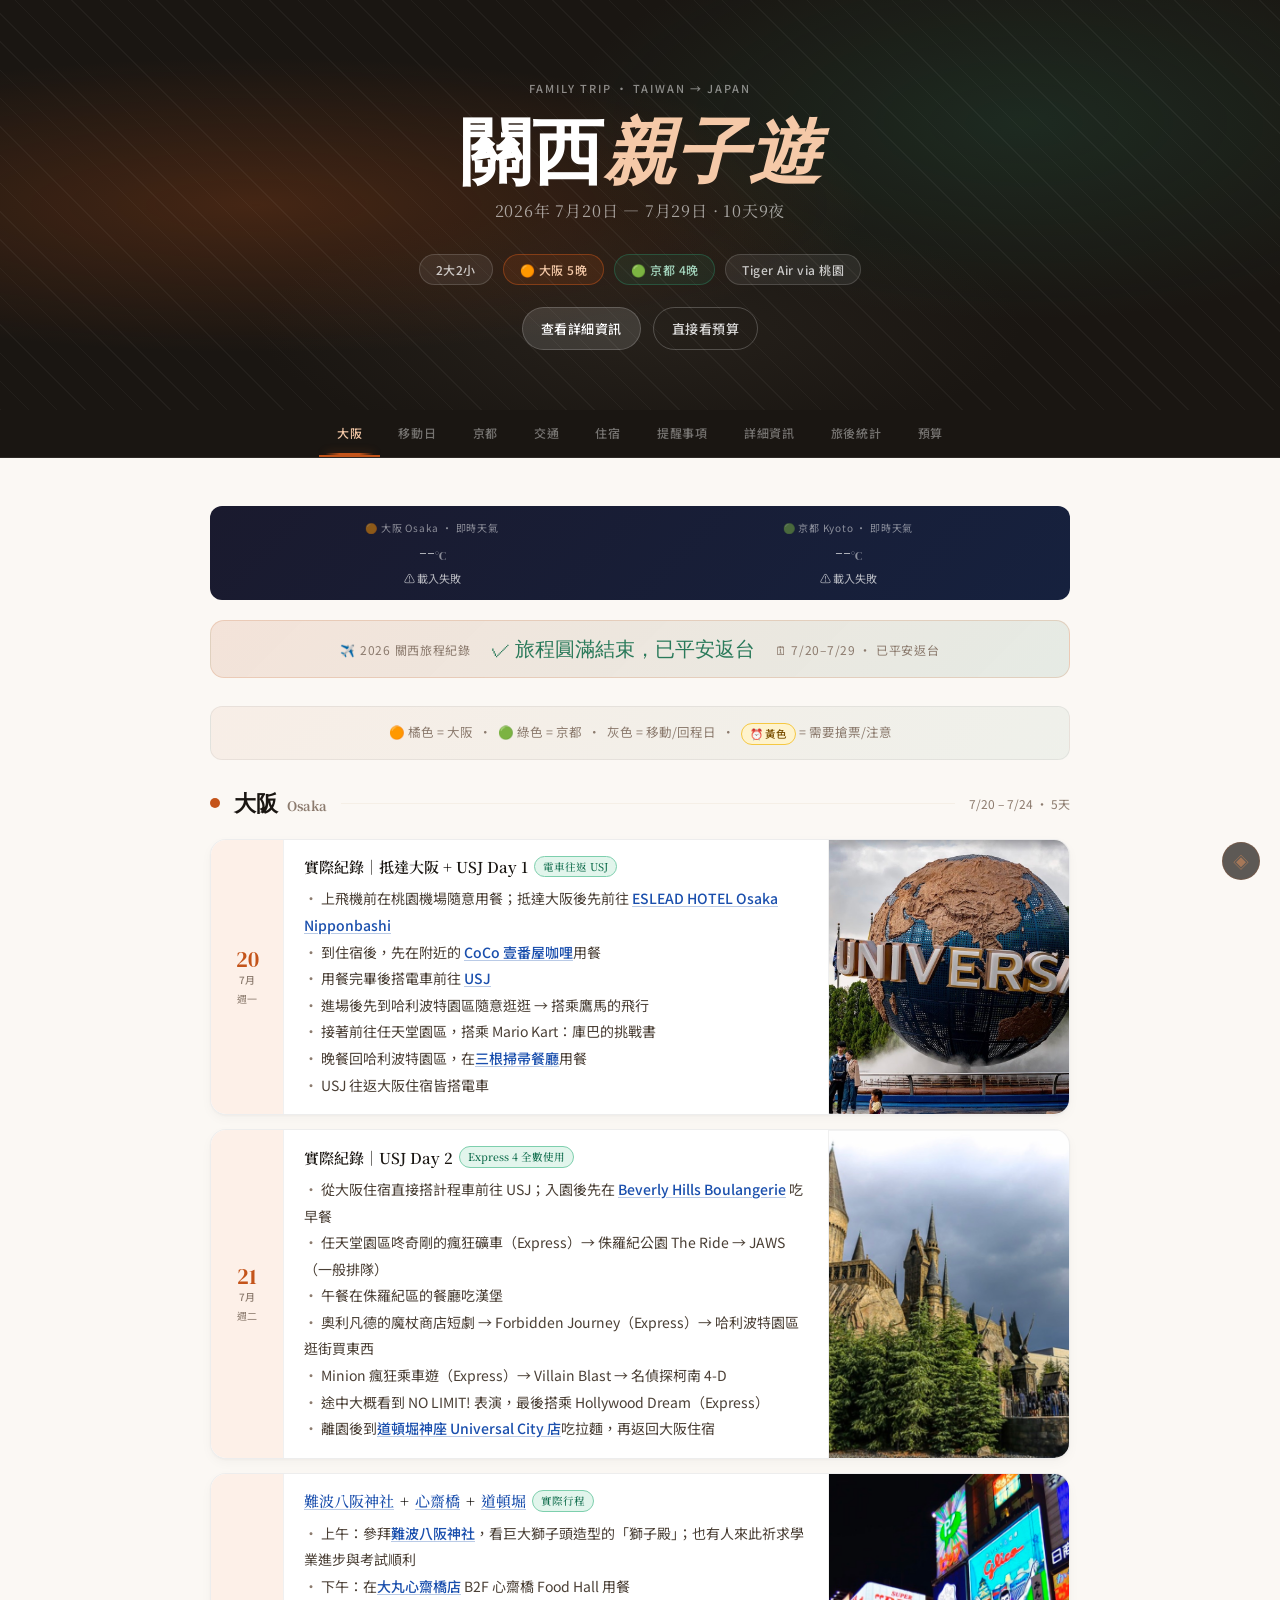
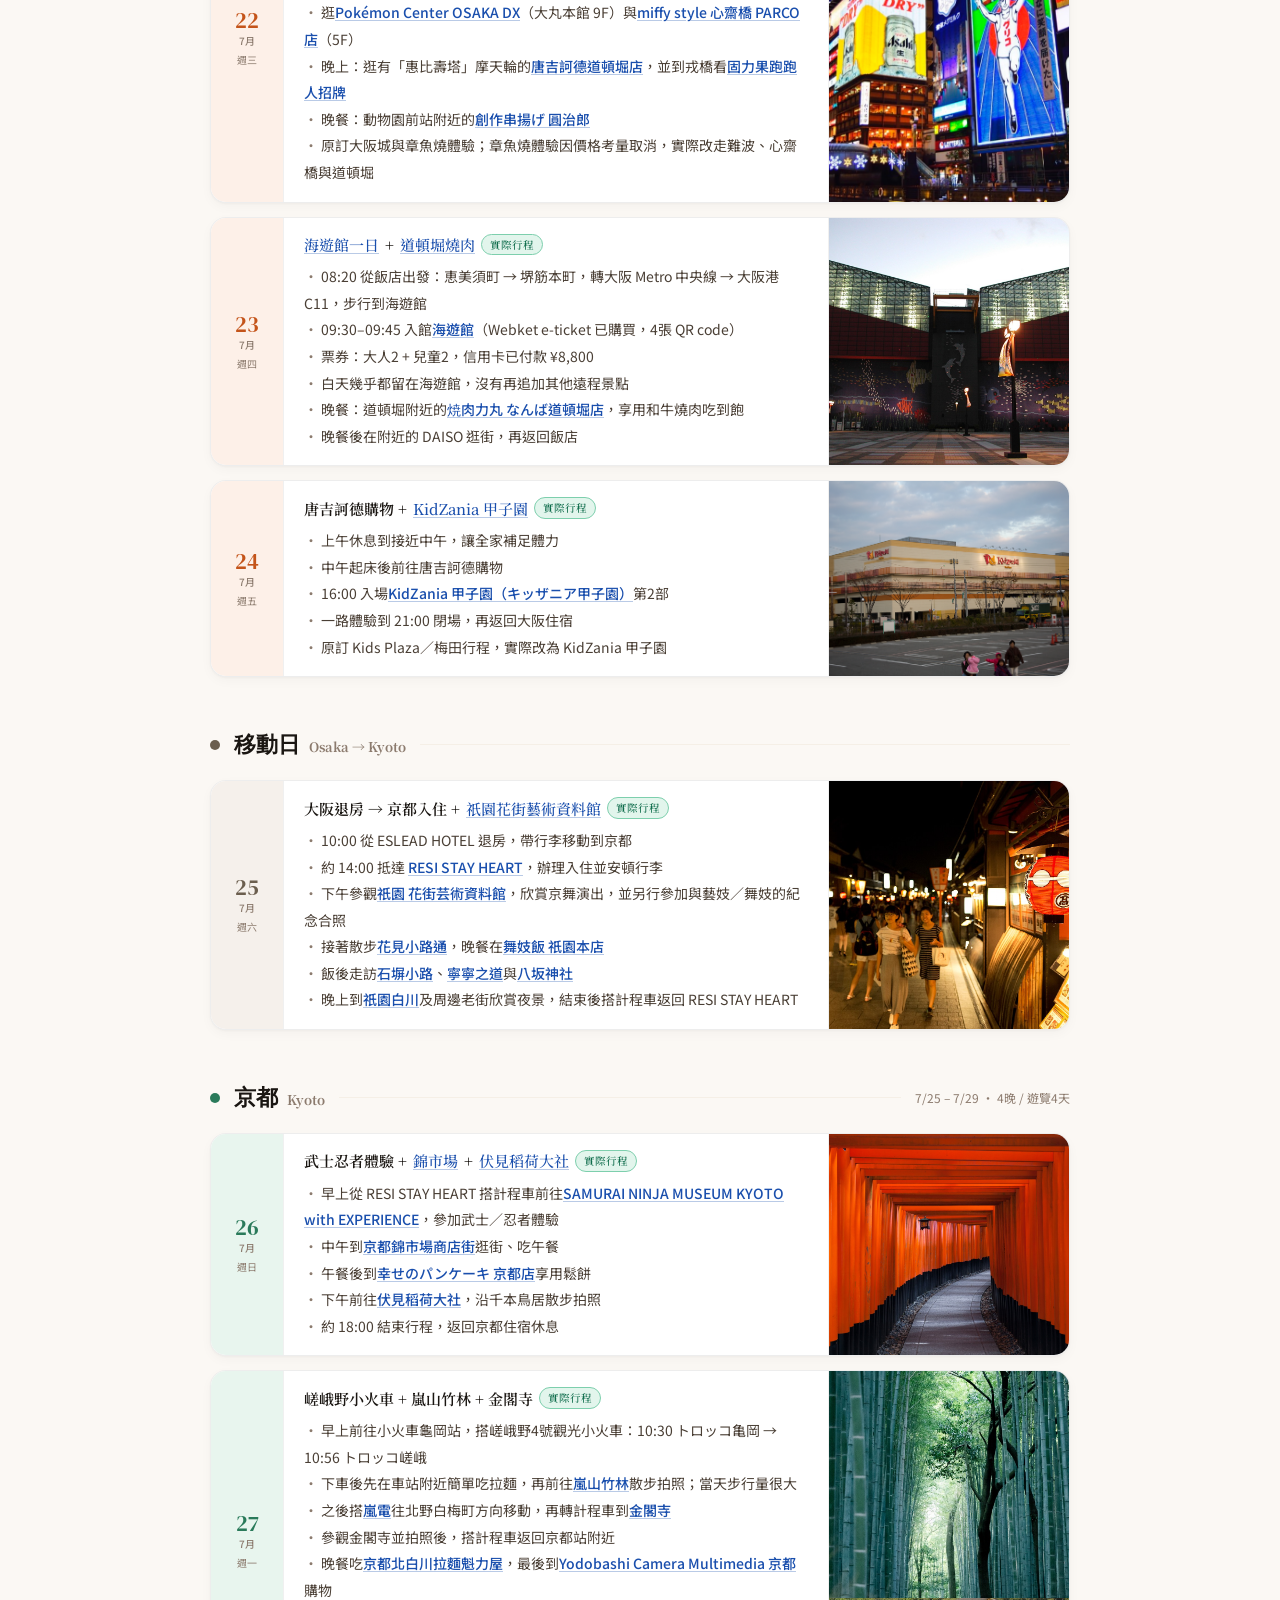
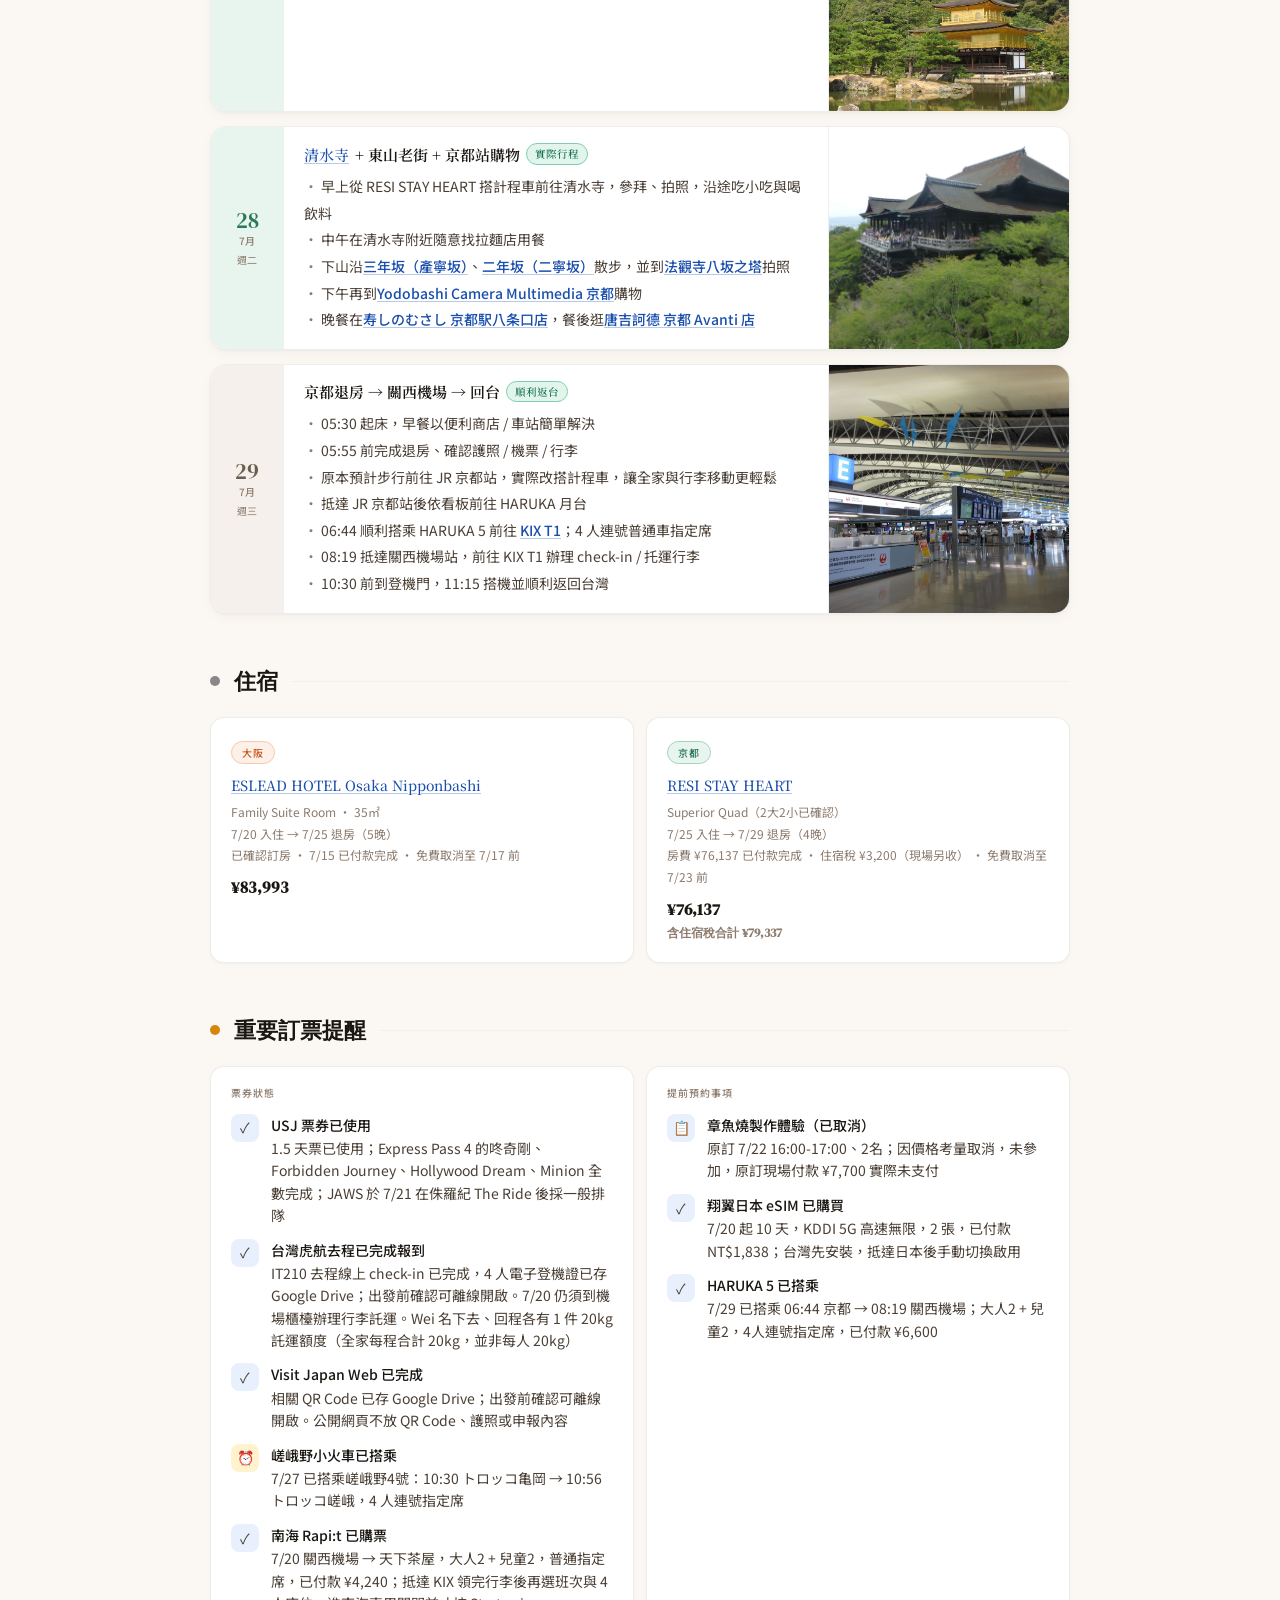
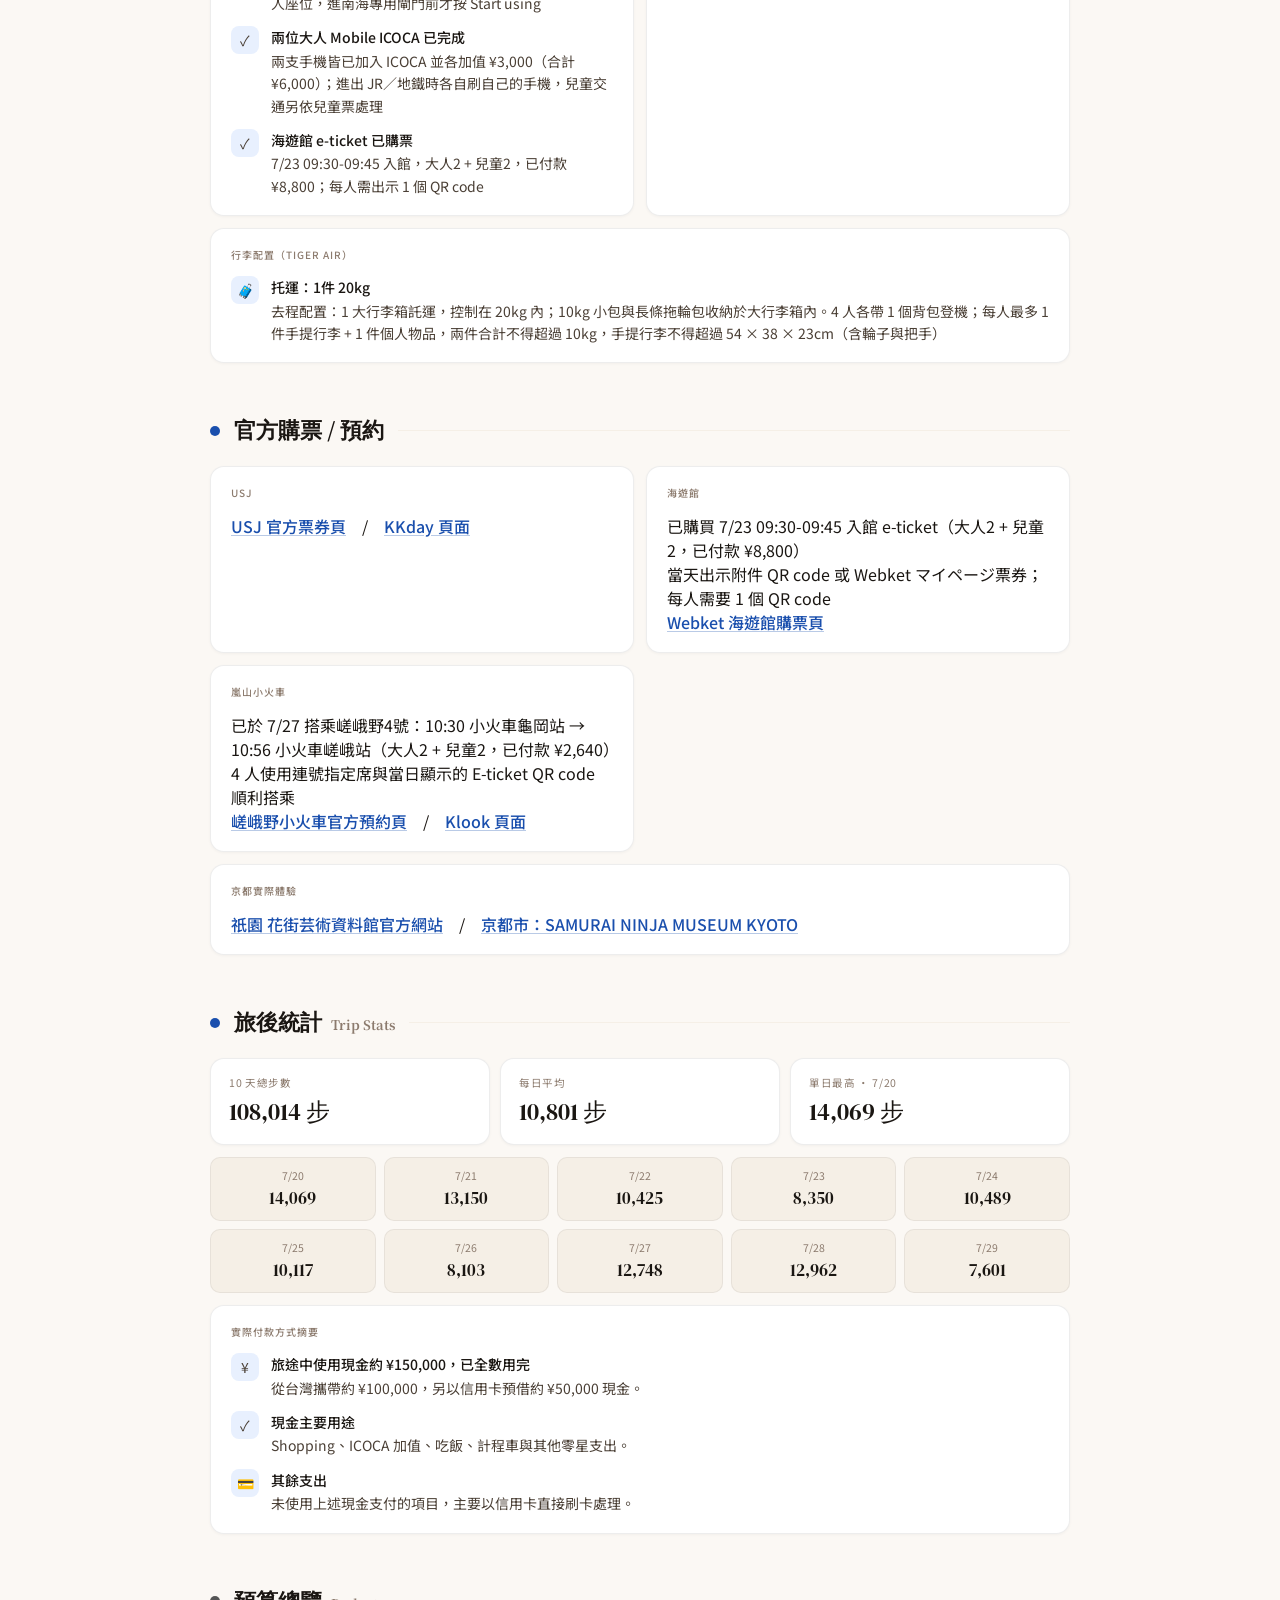
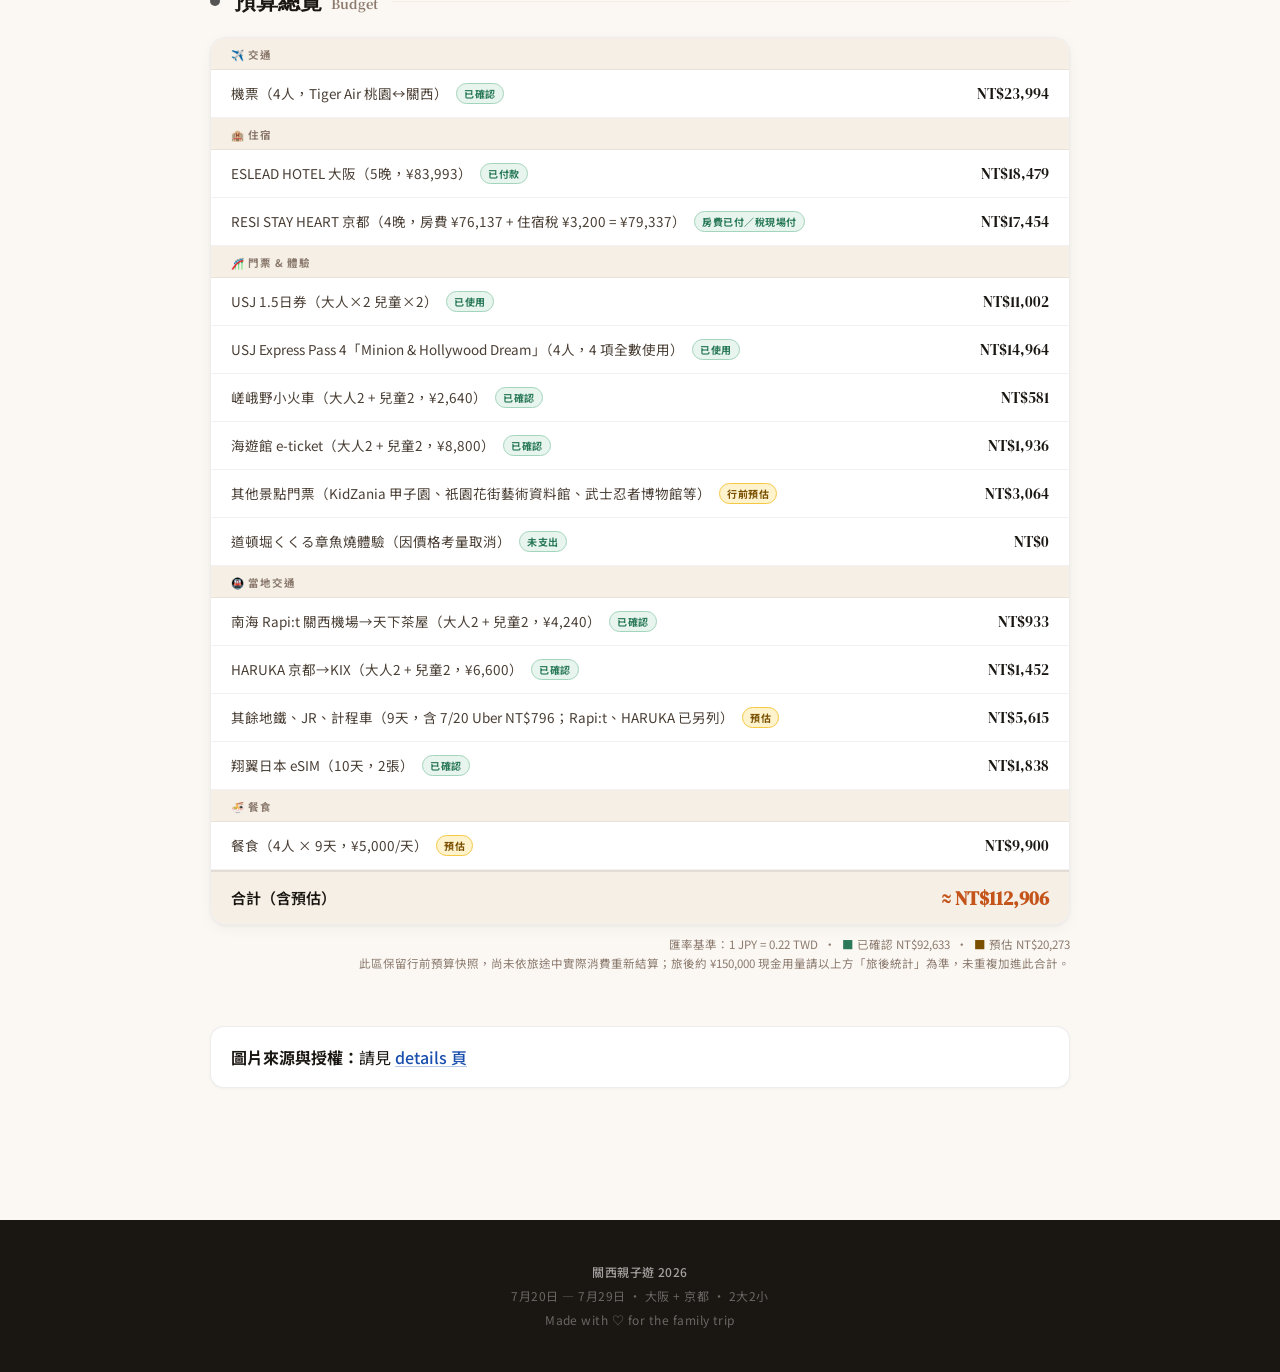
==== index.html @ 821a57aa "Record actual Kyoto taxi trips" ====
<!DOCTYPE html>
<html lang="zh-TW">
<head>
<meta charset="UTF-8">
<meta name="viewport" content="width=device-width, initial-scale=1.0">
<title>關西親子遊 2026 · 7/20–7/29</title>
<link rel="preconnect" href="https://fonts.googleapis.com">
<link href="https://fonts.googleapis.com/css2?family=Noto+Serif+TC:wght@400;600;700&family=Noto+Sans+TC:wght@300;400;500&family=DM+Serif+Display:ital@0;1&display=swap" rel="stylesheet">
<style>
  *, *::before, *::after { box-sizing: border-box; margin: 0; padding: 0; }

  :root {
    --osaka: #C4541A;
    --osaka-light: #FDF0E8;
    --osaka-mid: #F5C9A8;
    --kyoto: #2A7A5A;
    --kyoto-light: #E8F5EE;
    --kyoto-mid: #A3D4BC;
    --travel: #6B5E4E;
    --travel-light: #F5F0EB;
    --ink: #1A1612;
    --ink-soft: #4A3F35;
    --ink-muted: #8C7B6E;
    --paper: #FBF8F4;
    --paper-warm: #F5EFE6;
    --warn-bg: #FEF3CD;
    --warn-text: #7A4F00;
    --warn-border: #F5C842;
    --info-bg: #E8F0FE;
    --info-text: #1A4FAD;
    --info-border: #93B4F5;
    --teal-bg: #E2F5EC;
    --teal-text: #0D6B4A;
    --teal-border: #7DCFAD;
  }

  html { scroll-behavior: smooth; }

  body {
    font-family: 'Noto Sans TC', sans-serif;
    background: var(--paper);
    color: var(--ink);
    min-height: 100vh;
    overflow-x: hidden;
  }

  /* === HERO === */
  .hero {
    position: relative;
    background: var(--ink);
    padding: 80px 40px 60px;
    overflow: hidden;
    text-align: center;
  }

  .hero::before {
    content: '';
    position: absolute;
    inset: 0;
    background:
      radial-gradient(ellipse 80% 60% at 20% 50%, rgba(196,84,26,0.25) 0%, transparent 60%),
      radial-gradient(ellipse 60% 80% at 80% 30%, rgba(42,122,90,0.2) 0%, transparent 60%),
      radial-gradient(ellipse 50% 50% at 50% 80%, rgba(107,94,78,0.15) 0%, transparent 60%);
  }

  .hero-pattern {
    position: absolute;
    inset: 0;
    opacity: 0.04;
    background-image: repeating-linear-gradient(
      45deg,
      #fff 0px, #fff 1px,
      transparent 1px, transparent 20px
    );
  }

  .hero-content { position: relative; z-index: 1; }

  .hero-eyebrow {
    font-family: 'Noto Sans TC', sans-serif;
    font-size: 11px;
    font-weight: 500;
    letter-spacing: .18em;
    text-transform: uppercase;
    color: rgba(255,255,255,0.5);
    margin-bottom: 16px;
  }

  .hero-title {
    font-family: 'DM Serif Display', serif;
    font-size: clamp(42px, 8vw, 72px);
    color: #fff;
    line-height: 1.1;
    margin-bottom: 8px;
  }

  .hero-title em {
    font-style: italic;
    color: #F5C9A8;
  }

  .hero-subtitle {
    font-family: 'Noto Serif TC', serif;
    font-size: 16px;
    color: rgba(255,255,255,0.6);
    margin-bottom: 32px;
    letter-spacing: .05em;
  }

  .hero-pills {
    display: flex;
    justify-content: center;
    gap: 10px;
    flex-wrap: wrap;
  }

  .hero-pill {
    padding: 6px 16px;
    border-radius: 99px;
    font-size: 12px;
    font-weight: 500;
    border: 1px solid rgba(255,255,255,0.15);
    color: rgba(255,255,255,0.75);
    background: rgba(255,255,255,0.07);
    letter-spacing: .04em;
  }

  .hero-pill.osaka { border-color: rgba(196,84,26,0.5); color: #F5C9A8; background: rgba(196,84,26,0.15); }
  .hero-pill.kyoto { border-color: rgba(42,122,90,0.5); color: #A3D4BC; background: rgba(42,122,90,0.15); }

  /* === NAV TABS === */
  .nav-tabs {
    position: sticky;
    top: 0;
    z-index: 100;
    background: var(--ink);
    border-bottom: 1px solid rgba(255,255,255,0.08);
    display: flex;
    justify-content: center;
    gap: 0;
    padding: 0 20px;
    overflow-x: auto;
    scrollbar-width: none;
  }
  .nav-tabs::-webkit-scrollbar { display: none; }

  .nav-tab {
    font-family: 'Noto Sans TC', sans-serif;
    font-size: 12px;
    font-weight: 500;
    letter-spacing: .06em;
    color: rgba(255,255,255,0.4);
    padding: 14px 18px;
    cursor: pointer;
    border-bottom: 2px solid transparent;
    white-space: nowrap;
    transition: color .2s, border-color .2s;
    text-decoration: none;
    display: block;
  }
  .nav-tab:hover { color: rgba(255,255,255,0.7); }
  .nav-tab.osaka-tab { }
  .nav-tab.osaka-tab:hover, .nav-tab.osaka-tab.active { color: #F5C9A8; border-color: #C4541A; }
  .nav-tab.kyoto-tab:hover, .nav-tab.kyoto-tab.active { color: #A3D4BC; border-color: #2A7A5A; }
  .nav-tab.info-tab:hover, .nav-tab.info-tab.active { color: rgba(255,255,255,0.8); border-color: rgba(255,255,255,0.4); }

  /* === MAIN LAYOUT === */
  .main { max-width: 900px; margin: 0 auto; padding: 48px 20px 80px; }

  /* === SECTION === */
  .section { margin-bottom: 52px; }

  .section-head {
    display: flex;
    align-items: center;
    gap: 14px;
    margin-bottom: 20px;
  }

  .section-dot {
    width: 10px; height: 10px;
    border-radius: 50%;
    flex-shrink: 0;
  }
  .osaka .section-dot { background: var(--osaka); }
  .kyoto .section-dot { background: var(--kyoto); }
  .travel .section-dot { background: var(--travel); }

  .section-title {
    font-family: 'DM Serif Display', serif;
    font-size: 22px;
    color: var(--ink);
  }
  .section-title-jp {
    font-family: 'Noto Serif TC', serif;
    font-size: 13px;
    color: var(--ink-muted);
    margin-left: 4px;
  }

  .section-line {
    flex: 1;
    height: 1px;
    background: var(--paper-warm);
    border: none;
  }

  /* === DAY CARD === */
  .day-card {
    display: grid;
    grid-template-columns: 72px 1fr auto;
    background: #fff;
    border-radius: 16px;
    border: 1px solid rgba(0,0,0,0.07);
    overflow: hidden;
    margin-bottom: 14px;
    box-shadow: 0 1px 3px rgba(0,0,0,0.04), 0 4px 12px rgba(0,0,0,0.03);
    transition: box-shadow .2s, transform .2s;
  }
  .day-card:hover {
    box-shadow: 0 2px 8px rgba(0,0,0,0.08), 0 8px 24px rgba(0,0,0,0.06);
    transform: translateY(-1px);
  }

  .day-aside {
    display: flex;
    flex-direction: column;
    align-items: center;
    justify-content: center;
    padding: 16px 8px;
    text-align: center;
    gap: 2px;
    flex-shrink: 0;
  }
  .osaka .day-aside { background: var(--osaka-light); }
  .kyoto .day-aside { background: var(--kyoto-light); }
  .travel .day-aside { background: var(--travel-light); }

  .day-num {
    font-family: 'DM Serif Display', serif;
    font-size: 22px;
    line-height: 1;
  }
  .osaka .day-num { color: var(--osaka); }
  .kyoto .day-num { color: var(--kyoto); }
  .travel .day-num { color: var(--travel); }

  .day-month {
    font-size: 10px;
    font-weight: 500;
    color: var(--ink-muted);
    letter-spacing: .04em;
  }

  .day-dow {
    font-size: 10px;
    color: var(--ink-muted);
    margin-top: 2px;
  }

  .day-body {
    padding: 16px 20px;
    border-left: 1px solid rgba(0,0,0,0.06);
    border-right: 1px solid rgba(0,0,0,0.06);
    min-width: 0;
  }

  /* === PHOTO WALL === */
  .day-photos {
    display: flex;
    flex-direction: column;
    width: 240px;
    flex-shrink: 0;
    min-height: 0;
    overflow: hidden;
    background: #f2eee8;
  }
  .day-photos.has-one .photo-main {
    height: 100%;
  }
  .day-photos.photo-collage {
    height: 340px;
    align-self: center;
  }
  .day-photos .photo-main {
    flex: 2;
    min-height: 0;
    overflow: hidden;
  }
  .day-photos .photo-row {
    display: flex;
    flex: 1;
    min-height: 0;
    gap: 2px;
  }
  .day-photos .photo-sub {
    flex: 1;
    min-height: 0;
    overflow: hidden;
  }
  .day-photos img {
    width: 100%;
    height: 100%;
    min-height: 0;
    object-fit: cover;
    display: block;
    transition: transform .4s ease;
  }
  .day-card:hover .day-photos img {
    transform: scale(1.04);
  }

  @media (max-width: 700px) {
    .day-card {
      display: flex;
      flex-direction: column;
    }
    .day-photos {
      width: 100%;
      height: 130px;
      order: -1;
      flex-direction: row;
    }
    .day-photos.photo-collage {
      height: 130px;
      align-self: stretch;
    }
    .day-photos.has-one .photo-main { height: 100%; width: 100%; }
    .day-aside {
      display: none;
    }
    .day-body {
      border-left: none;
      border-right: none;
      border-top: 3px solid transparent;
      padding: 14px 16px;
    }
    .osaka .day-body  { border-top-color: var(--osaka); }
    .kyoto .day-body  { border-top-color: var(--kyoto); }
    .travel .day-body { border-top-color: var(--travel); }
  }

  .day-title {
    font-family: 'Noto Serif TC', serif;
    font-size: 15px;
    font-weight: 600;
    color: var(--ink);
    margin-bottom: 8px;
    display: flex;
    align-items: center;
    flex-wrap: wrap;
    gap: 6px;
  }

  .day-items {
    font-size: 14px;
    color: var(--ink-soft);
    line-height: 1.9;
  }

  .dot-item { display: block; }
  .dot-item::before { content: '· '; color: var(--ink-muted); }

  /* === BADGES === */
  .badge {
    display: inline-flex;
    align-items: center;
    gap: 4px;
    font-size: 10.5px;
    font-weight: 500;
    padding: 2px 8px;
    border-radius: 99px;
    vertical-align: middle;
    line-height: 1.5;
    white-space: nowrap;
  }
  .badge-warn { background: var(--warn-bg); color: var(--warn-text); border: 1px solid var(--warn-border); }
  .badge-info { background: var(--info-bg); color: var(--info-text); border: 1px solid var(--info-border); }
  .badge-teal { background: var(--teal-bg); color: var(--teal-text); border: 1px solid var(--teal-border); }

  /* === REMINDER SECTION === */
  .reminder-grid {
    display: grid;
    grid-template-columns: 1fr 1fr;
    gap: 12px;
  }

  @media (max-width: 600px) {
    .reminder-grid { grid-template-columns: 1fr; }
  }

  .reminder-card {
    background: #fff;
    border-radius: 14px;
    border: 1px solid rgba(0,0,0,0.07);
    padding: 18px 20px;
    box-shadow: 0 1px 3px rgba(0,0,0,0.04);
  }
  .reminder-card.full { grid-column: 1 / -1; }

  .reminder-card-label {
    font-size: 10px;
    font-weight: 500;
    letter-spacing: .1em;
    text-transform: uppercase;
    color: var(--ink-muted);
    margin-bottom: 14px;
  }

  .reminder-item {
    display: flex;
    gap: 12px;
    align-items: flex-start;
    margin-bottom: 12px;
    font-size: 14px;
    color: var(--ink-soft);
    line-height: 1.6;
  }
  .reminder-item:last-child { margin-bottom: 0; }

  .reminder-icon {
    width: 28px; height: 28px;
    border-radius: 8px;
    display: flex; align-items: center; justify-content: center;
    font-size: 14px;
    flex-shrink: 0;
  }
  .r-warn { background: var(--warn-bg); }
  .r-info { background: var(--info-bg); }

  .reminder-date {
    font-weight: 500;
    color: var(--ink);
    display: block;
    margin-bottom: 1px;
  }

  /* === HOTEL CARDS === */
  .hotel-grid {
    display: grid;
    grid-template-columns: 1fr 1fr;
    gap: 12px;
  }
  @media (max-width: 600px) { .hotel-grid { grid-template-columns: 1fr; } }

  .hotel-card {
    background: #fff;
    border-radius: 14px;
    border: 1px solid rgba(0,0,0,0.07);
    padding: 20px;
    box-shadow: 0 1px 3px rgba(0,0,0,0.04);
  }

  .hotel-badge {
    display: inline-block;
    font-size: 10px;
    font-weight: 500;
    letter-spacing: .08em;
    text-transform: uppercase;
    padding: 3px 10px;
    border-radius: 99px;
    margin-bottom: 12px;
  }
  .hotel-badge.osaka { background: var(--osaka-light); color: var(--osaka); border: 1px solid var(--osaka-mid); }
  .hotel-badge.kyoto { background: var(--kyoto-light); color: var(--kyoto); border: 1px solid var(--kyoto-mid); }

  .hotel-name {
    font-family: 'Noto Serif TC', serif;
    font-size: 14px;
    font-weight: 600;
    color: var(--ink);
    margin-bottom: 6px;
    line-height: 1.4;
  }

  .hotel-meta {
    font-size: 12px;
    color: var(--ink-muted);
    line-height: 1.8;
  }

  .hotel-price {
    margin-top: 10px;
    font-size: 16px;
    font-weight: 600;
    color: var(--ink);
    font-family: 'DM Serif Display', serif;
  }

  /* === POST-TRIP STATS === */
  .trip-stat-summary {
    display: grid;
    grid-template-columns: repeat(3, 1fr);
    gap: 10px;
    margin-bottom: 12px;
  }
  .trip-stat-card {
    background: #fff;
    border: 1px solid rgba(0,0,0,0.07);
    border-radius: 14px;
    padding: 16px 18px;
    box-shadow: 0 1px 3px rgba(0,0,0,0.04);
  }
  .trip-stat-label {
    font-size: 10.5px;
    color: var(--ink-muted);
    letter-spacing: .06em;
    margin-bottom: 5px;
  }
  .trip-stat-value {
    font-family: 'DM Serif Display', serif;
    font-size: 24px;
    color: var(--ink);
  }
  .trip-step-grid {
    display: grid;
    grid-template-columns: repeat(5, minmax(0, 1fr));
    gap: 8px;
    margin-bottom: 12px;
  }
  .trip-step {
    background: var(--paper-warm);
    border: 1px solid rgba(0,0,0,0.06);
    border-radius: 10px;
    padding: 10px 12px;
    text-align: center;
  }
  .trip-step-day { font-size: 10.5px; color: var(--ink-muted); margin-bottom: 3px; }
  .trip-step-value { font-family: 'DM Serif Display', serif; font-size: 17px; color: var(--ink); }
  @media (max-width: 600px) {
    .trip-stat-summary { grid-template-columns: 1fr; }
    .trip-step-grid { grid-template-columns: repeat(2, minmax(0, 1fr)); }
  }

  /* === BUDGET === */
  .budget-table {
    background: #fff;
    border-radius: 16px;
    border: 1px solid rgba(0,0,0,0.07);
    overflow: hidden;
    box-shadow: 0 1px 3px rgba(0,0,0,0.04), 0 4px 14px rgba(0,0,0,0.04);
  }
  .budget-group-header {
    padding: 9px 20px 7px;
    font-size: 10.5px;
    font-weight: 700;
    letter-spacing: .1em;
    text-transform: uppercase;
    color: var(--ink-muted);
    background: var(--paper-warm);
    border-bottom: 1px solid rgba(0,0,0,0.05);
  }
  .budget-row {
    display: flex;
    justify-content: space-between;
    align-items: center;
    padding: 13px 20px;
    border-bottom: 1px solid rgba(0,0,0,0.05);
    font-size: 13.5px;
    color: var(--ink-soft);
    gap: 12px;
  }
  .budget-row:last-child { border-bottom: none; }
  .budget-row.total {
    background: var(--paper-warm);
    font-size: 15px;
    font-weight: 600;
    color: var(--ink);
    border-top: 2px solid rgba(0,0,0,0.08);
  }
  .budget-label { display: flex; align-items: center; gap: 8px; flex: 1; }
  .budget-tag {
    font-size: 10px;
    font-weight: 700;
    letter-spacing: .05em;
    padding: 2px 7px;
    border-radius: 999px;
    white-space: nowrap;
    flex-shrink: 0;
  }
  .budget-tag.confirmed { background: #E8F5EE; color: #2A7A5A; border: 1px solid #A3D4BC; }
  .budget-tag.estimated { background: #FEF3CD; color: #7A4F00; border: 1px solid #F5C842; }
  .budget-row .amount {
    font-family: 'DM Serif Display', serif;
    font-size: 15px;
    color: var(--ink);
    white-space: nowrap;
    flex-shrink: 0;
  }
  .budget-row.total .amount { font-size: 19px; color: var(--osaka); }
  .budget-note {
    font-size: 11.5px;
    color: var(--ink-muted);
    margin-top: 10px;
    text-align: right;
    line-height: 1.7;
  }

  /* === FOOTER === */
  .footer {
    background: var(--ink);
    text-align: center;
    padding: 40px 20px;
    color: rgba(255,255,255,0.35);
    font-size: 12px;
    letter-spacing: .04em;
    line-height: 2;
  }
  .footer strong { color: rgba(255,255,255,0.6); font-weight: 500; }

  /* === ANIMATIONS === */
  @keyframes fadeUp {
    from { opacity: 0; transform: translateY(16px); }
    to { opacity: 1; transform: translateY(0); }
  }

  .hero-content { animation: fadeUp .7s ease both; }
  .day-card { animation: fadeUp .4s ease both; }
  .day-card:nth-child(1) { animation-delay: .05s; }
  .day-card:nth-child(2) { animation-delay: .1s; }
  .day-card:nth-child(3) { animation-delay: .15s; }
  .day-card:nth-child(4) { animation-delay: .2s; }
  .day-card:nth-child(5) { animation-delay: .25s; }

  /* === MOBILE === */
  @media (max-width: 600px) {
    .hero { padding: 60px 24px 40px; }
    .main { padding: 32px 16px 60px; }
    .day-card { grid-template-columns: 60px 1fr; }
    .day-body { padding: 14px 14px; }
  }

  /* === COUNTDOWN === */
  .countdown-bar {
    background: linear-gradient(135deg, rgba(196,84,26,0.12), rgba(42,122,90,0.10));
    border: 1px solid rgba(196,84,26,0.18);
    border-radius: 14px;
    padding: 14px 20px;
    display: flex;
    align-items: center;
    justify-content: center;
    gap: 20px;
    flex-wrap: wrap;
    margin-bottom: 28px;
    text-align: center;
  }
  .countdown-label {
    font-size: 12px;
    color: var(--ink-muted);
    letter-spacing: .06em;
  }
  .countdown-digits {
    display: flex;
    gap: 10px;
    align-items: center;
  }
  .countdown-unit {
    display: flex;
    flex-direction: column;
    align-items: center;
    gap: 2px;
  }
  .countdown-num {
    font-family: 'DM Serif Display', serif;
    font-size: 28px;
    line-height: 1;
    color: #8B3210;
  }
  .countdown-sub {
    font-size: 10px;
    color: var(--ink-muted);
    letter-spacing: .06em;
  }
  .countdown-sep {
    font-size: 22px;
    color: var(--ink-muted);
    opacity: .4;
    margin-bottom: 12px;
  }

  /* === SCROLL NAV HIGHLIGHT === */
  .highlight-note {
    background: linear-gradient(135deg, rgba(196,84,26,0.06), rgba(42,122,90,0.06));
    border: 1px solid rgba(0,0,0,0.06);
    border-radius: 12px;
    padding: 14px 18px;
    font-size: 12.5px;
    color: var(--ink-muted);
    margin-bottom: 28px;
    line-height: 1.7;
    text-align: center;
  }

  .hero-actions {
    margin-top: 22px;
    display: flex;
    justify-content: center;
    gap: 12px;
    flex-wrap: wrap;
  }

  .hero-button {
    display: inline-flex;
    align-items: center;
    justify-content: center;
    gap: 8px;
    padding: 11px 18px;
    border-radius: 999px;
    text-decoration: none;
    font-size: 13px;
    font-weight: 500;
    letter-spacing: .04em;
    transition: transform .2s, background .2s, border-color .2s, color .2s;
  }

  .hero-button-primary {
    color: #fff;
    background: rgba(255,255,255,0.12);
    border: 1px solid rgba(255,255,255,0.18);
  }

  .hero-button-primary:hover {
    background: rgba(255,255,255,0.18);
    transform: translateY(-1px);
  }

  .hero-button-outline {
    color: rgba(255,255,255,0.82);
    background: transparent;
    border: 1px solid rgba(255,255,255,0.22);
  }

  .hero-button-outline:hover {
    color: #fff;
    border-color: rgba(255,255,255,0.34);
    background: rgba(255,255,255,0.06);
    transform: translateY(-1px);
  }


.map-link { color: #1A4FAD; text-decoration: underline; text-decoration-color: rgba(26,79,173,.3); text-underline-offset: 2px; font-weight: 500; }
.map-link:hover { opacity: .82; }
.hero .map-link,
.nav-tabs .map-link { color: inherit; text-decoration-color: rgba(255,255,255,.2); }


/* ============================================ */
/* 🎬 ENHANCEMENT: Scroll Reveal               */
/* ============================================ */
.reveal {
  opacity: 0;
  transform: translateY(30px);
  transition: opacity 0.6s cubic-bezier(0.25, 0.46, 0.45, 0.94),
              transform 0.6s cubic-bezier(0.25, 0.46, 0.45, 0.94);
}
.reveal.visible { opacity: 1; transform: translateY(0); }
.reveal.delay-1 { transition-delay: 0.1s; }
.reveal.delay-2 { transition-delay: 0.2s; }
.reveal.delay-3 { transition-delay: 0.3s; }
.reveal.delay-4 { transition-delay: 0.4s; }
.reveal.delay-5 { transition-delay: 0.5s; }

/* Transport Hover */
.transport-icon {
  display: inline-flex; align-items: center; gap: 12px;
  padding: 12px 20px; border-radius: 40px;
  background: var(--travel-light); cursor: pointer;
  transition: background 0.3s, box-shadow 0.3s;
  user-select: none; font-size: 14px; color: var(--ink-soft);
}
.transport-icon:hover { background: #ebe3d9; box-shadow: 0 4px 14px rgba(0,0,0,0.08); }
.train-svg { width: 40px; height: 24px; flex-shrink: 0; }
.train-body  { fill: var(--osaka); transition: fill 0.3s; }
.train-wheel { fill: #333; }
.train-line { stroke: var(--osaka); stroke-width: 2; stroke-dasharray: 100; stroke-dashoffset: 100; opacity: 0; }
.transport-icon:hover .train-body { fill: var(--kyoto); }
.transport-icon:hover .train-wheel { animation: wheelSpin 0.4s ease-in-out; }
.transport-icon:hover .train-line { opacity: 1; transition: stroke-dashoffset 0.6s ease, opacity 0.2s; stroke-dashoffset: 0; }
.plane-icon {
  display: inline-flex; align-items: center; gap: 8px;
  padding: 10px 18px; border-radius: 40px;
  background: var(--info-bg); cursor: pointer;
  transition: background 0.3s, transform 0.3s;
  user-select: none; font-size: 14px; color: var(--info-text);
}
.plane-icon:hover { background: #d0e2fc; transform: translateX(8px); }
.plane-svg { width: 36px; height: 24px; flex-shrink: 0; }
.plane-body { fill: var(--info-text); transition: fill 0.3s; }
.plane-trail { stroke: var(--info-border); stroke-width: 2; stroke-dasharray: 60; stroke-dashoffset: 60; }
.plane-icon:hover .plane-body { fill: #0d3a8a; }
.plane-icon:hover .plane-trail { stroke-dashoffset: 0; transition: stroke-dashoffset 0.5s ease; }
.bus-icon {
  display: inline-flex; align-items: center; gap: 8px;
  padding: 10px 18px; border-radius: 40px;
  background: var(--teal-bg); cursor: pointer;
  transition: background 0.3s, box-shadow 0.3s;
  user-select: none; font-size: 14px; color: var(--teal-text);
}
.bus-icon:hover { background: #c5ebd9; box-shadow: 0 4px 12px rgba(42,122,90,0.2); }
.bus-svg { width: 36px; height: 24px; flex-shrink: 0; }
.bus-body  { fill: var(--kyoto); transition: fill 0.3s; }
.bus-wheel { fill: #333; }
.bus-icon:hover .bus-body { fill: #1e5e46; }
.bus-icon:hover .bus-wheel { animation: wheelSpin 0.4s ease-in-out; }
@keyframes wheelSpin {
  0% { transform: rotate(0deg); transform-origin: center; }
  50% { transform: rotate(20deg); transform-origin: center; }
  100% { transform: rotate(0deg); transform-origin: center; }
}

/* Nav Tab Glow */
.nav-tab { position: relative; }
.nav-tab::after {
  content: '';
  position: absolute; bottom: 0; left: 50%; right: 50%;
  height: 2px;
  background: linear-gradient(90deg, transparent, #C4541A 30%, #C4541A 70%, transparent);
  border-radius: 2px; transition: left 0.3s ease, right 0.3s ease;
  box-shadow: 0 0 8px rgba(196,84,26,0.4);
}
.nav-tab:hover::after, .nav-tab.active::after { left: 10%; right: 10%; }
.nav-tab.kyoto-tab::after {
  background: linear-gradient(90deg, transparent, #2A7A5A 30%, #2A7A5A 70%, transparent);
  box-shadow: 0 0 8px rgba(42,122,90,0.4);
}
.nav-tab.info-tab::after {
  background: linear-gradient(90deg, transparent, rgba(255,255,255,0.4) 30%, rgba(255,255,255,0.4) 70%, transparent);
  box-shadow: 0 0 8px rgba(255,255,255,0.15);
}

/* Flip Clock */
#countdown { display: flex; gap: 10px; align-items: center; justify-content: center; flex-wrap: wrap; }
.flip-unit { display: flex; flex-direction: column; align-items: center; gap: 4px; }
.flip-label { font-size: 10px; letter-spacing: 0.08em; color: rgba(255,255,255,0.5); }
.flip-card {
  position: relative; width: 56px; height: 68px;
  background: #1a1612; border-radius: 8px; overflow: hidden;
  box-shadow: 0 2px 8px rgba(0,0,0,0.15), inset 0 1px 0 rgba(255,255,255,0.08);
  display: flex; align-items: center; justify-content: center;
}
.flip-card span {
  font-family: 'DM Serif Display', Georgia, serif;
  font-size: 28px; font-weight: 700;
  color: #f5c9a8; position: relative; z-index: 2; line-height: 1;
}
.flip-card::before {
  content: ''; position: absolute; left: 0; right: 0; top: 50%;
  height: 1px; background: rgba(0,0,0,0.4); z-index: 3;
}
.flip-card::after {
  content: ''; position: absolute; left: 0; right: 0; top: 0; bottom: 50%;
  background: rgba(255,255,255,0.04); z-index: 1;
}
.flip-card.flip { animation: flipPulse 0.3s ease; }
@keyframes flipPulse {
  0% { transform: scaleY(1); }
  50% { transform: scaleY(1.04); }
  100% { transform: scaleY(1); }
}
.flip-sep { font-family: 'DM Serif Display', Georgia, serif; font-size: 24px; color: #C4541A; padding-top: 12px; }

/* Weather Widget */
.weather-bar {
  display: flex; gap: 20px; justify-content: center;
  padding: 14px 24px;
  background: linear-gradient(135deg, #1a1a2e, #16213e);
  border-radius: 12px; color: #fff; margin-bottom: 20px;
}
.weather-city { flex: 1; min-width: 120px; text-align: center; }
.weather-city-name { font-size: 10px; letter-spacing: 0.08em; color: rgba(255,255,255,0.5); }
.weather-temp { font-family: 'DM Serif Display', Georgia, serif; font-size: 24px; }
.weather-temp small { font-size: 12px; color: rgba(255,255,255,0.5); }
.weather-desc { font-size: 11px; color: rgba(255,255,255,0.7); margin-top: 2px; }

@media (max-width: 500px) {
  .flip-card { width: 44px; height: 56px; }
  .flip-card span { font-size: 22px; }
  .flip-sep { font-size: 18px; }
  .weather-bar { flex-direction: column; gap: 10px; }
}


/* Portal home button */
.portal-home {
  position: fixed;
  bottom: 20px;
  right: 20px;
  z-index: 999;
  width: 38px;
  height: 38px;
  border-radius: 50%;
  background: rgba(26,22,18,0.7);
  backdrop-filter: blur(8px);
  border: 1px solid rgba(196,84,26,0.2);
  color: rgba(196,132,90,0.7);
  display: flex;
  align-items: center;
  justify-content: center;
  font-size: 16px;
  text-decoration: none;
  transition: all 0.3s ease;
  cursor: pointer;
}
.portal-home:hover {
  background: rgba(196,84,26,0.15);
  border-color: rgba(196,84,26,0.4);
  color: #e8b888;
  box-shadow: 0 0 20px rgba(196,84,26,0.15);
}

</style>
</head>
<body>

<!-- HERO -->
<div class="hero">
  <div class="hero-pattern"></div>
  <div class="hero-content">
    <div class="hero-eyebrow">Family Trip · Taiwan → Japan</div>
    <h1 class="hero-title">關西<em>親子遊</em></h1>
    <div class="hero-subtitle">2026年 7月20日 — 7月29日 · 10天9夜</div>
    <div class="hero-pills">
      <span class="hero-pill">2大2小</span>
      <span class="hero-pill osaka">🟠 大阪 5晚</span>
      <span class="hero-pill kyoto">🟢 京都 4晚</span>
      <span class="hero-pill">Tiger Air via 桃園</span>
    </div>
    <div class="hero-actions">
      <a href="details.html" class="hero-button hero-button-primary">查看詳細資訊</a>
      <a href="#budget" class="hero-button hero-button-outline">直接看預算</a>
    </div>
  </div>
</div>

<!-- NAV -->
<nav class="nav-tabs">
  <a href="#osaka" class="nav-tab osaka-tab">大阪</a>
  <a href="#move" class="nav-tab info-tab">移動日</a>
  <a href="#kyoto" class="nav-tab kyoto-tab">京都</a>
  <a href="details.html#transport" class="nav-tab info-tab">交通</a>
  <a href="#hotels" class="nav-tab info-tab">住宿</a>
  <a href="#reminders" class="nav-tab info-tab">提醒事項</a>
  <a href="details.html" class="nav-tab info-tab">詳細資訊</a>
  <a href="#trip-stats" class="nav-tab info-tab">旅後統計</a>
  <a href="#budget" class="nav-tab info-tab">預算</a>
</nav>

<main class="main">
  <div class="weather-bar" id="weather-bar">
    <div class="weather-city">
      <div class="weather-city-name">🟠 大阪 Osaka · 即時天氣</div>
      <div class="weather-temp"><span id="wt-osaka-temp">--</span><small>°C</small></div>
      <div class="weather-desc" id="wt-osaka-desc">載入中...</div>
    </div>
    <div class="weather-city">
      <div class="weather-city-name">🟢 京都 Kyoto · 即時天氣</div>
      <div class="weather-temp"><span id="wt-kyoto-temp">--</span><small>°C</small></div>
      <div class="weather-desc" id="wt-kyoto-desc">載入中...</div>
    </div>
  </div>


  <div class="countdown-bar">
    <div class="countdown-label">✈️ 2026 關西旅程紀錄</div>
    <div class="countdown-digits" id="countdown">
      <div class="countdown-unit"><span class="countdown-num" id="cd-days">--</span><span class="countdown-sub">天</span></div>
      <div class="countdown-sep">:</div>
      <div class="countdown-unit"><span class="countdown-num" id="cd-hours">--</span><span class="countdown-sub">小時</span></div>
      <div class="countdown-sep">:</div>
      <div class="countdown-unit"><span class="countdown-num" id="cd-mins">--</span><span class="countdown-sub">分鐘</span></div>
    </div>
    <div class="countdown-label">🗓 7/20–7/29 · 已平安返台</div>
  </div>

  <div class="highlight-note">
    🟠 橘色 = 大阪 &nbsp;·&nbsp; 🟢 綠色 = 京都 &nbsp;·&nbsp; 灰色 = 移動/回程日 &nbsp;·&nbsp; <span class="badge badge-warn">⏰ 黃色</span> = 需要搶票/注意
  </div>

  <!-- ============ OSAKA ============ -->
  <section class="section osaka" id="osaka">
    <div class="section-head">
      <div class="section-dot"></div>
      <h2 class="section-title">大阪 <span class="section-title-jp">Osaka</span></h2>
      <hr class="section-line">
      <span style="font-size:12px;color:var(--ink-muted);white-space:nowrap">7/20 – 7/24 · 5天</span>
    </div>

    <div class="day-card osaka">
      <div class="day-aside">
        <div class="day-num">20</div>
        <div class="day-month">7月</div>
        <div class="day-dow">週一</div>
      </div>
      <div class="day-body">
        <div class="day-title">
          實際紀錄｜抵達大阪 + USJ Day 1
          <span class="badge badge-teal">電車往返 USJ</span>
        </div>
        <div class="day-items">
          <span class="dot-item">上飛機前在桃園機場隨意用餐；抵達大阪後先前往 <a class="map-link" href="https://www.google.com/maps/search/?api=1&query=ESLEAD+HOTEL+Osaka+Nipponbashi" target="_blank" rel="noopener">ESLEAD HOTEL Osaka Nipponbashi</a></span>
          <span class="dot-item">到住宿後，先在附近的 <a class="map-link" href="https://www.google.com/maps/search/?api=1&query=CoCo+Ichibanya+Ebisucho+Osaka" target="_blank" rel="noopener">CoCo 壹番屋咖哩</a>用餐</span>
          <span class="dot-item">用餐完畢後搭電車前往 <a class="map-link" href="https://www.google.com/maps/search/?api=1&query=Universal+Studios+Japan" target="_blank" rel="noopener">USJ</a></span>
          <span class="dot-item">進場後先到哈利波特園區隨意逛逛 → 搭乘鷹馬的飛行</span>
          <span class="dot-item">接著前往任天堂園區，搭乘 Mario Kart：庫巴的挑戰書</span>
          <span class="dot-item">晚餐回哈利波特園區，在<a class="map-link" href="https://www.google.com/maps/search/?api=1&query=Three+Broomsticks+USJ" target="_blank" rel="noopener">三根掃帚餐廳</a>用餐</span>
          <span class="dot-item">USJ 往返大阪住宿皆搭電車</span>
        </div>
      </div>
      <div class="day-photos has-one">
        <div class="photo-main"><img loading="eager" fetchpriority="high" decoding="async" src="assets/images/usj-entrance.jpg" width="1160" height="880" alt="日本環球影城 Universal Studios Japan"></div>
      </div>
    </div>

    <div class="day-card osaka">
      <div class="day-aside">
        <div class="day-num">21</div>
        <div class="day-month">7月</div>
        <div class="day-dow">週二</div>
      </div>
      <div class="day-body">
        <div class="day-title">
          實際紀錄｜USJ Day 2
          <span class="badge badge-teal">Express 4 全數使用</span>
        </div>
        <div class="day-items">
          <span class="dot-item">從大阪住宿直接搭計程車前往 USJ；入園後先在 <a class="map-link" href="https://www.google.com/maps/search/?api=1&query=Beverly+Hills+Boulangerie+USJ" target="_blank" rel="noopener">Beverly Hills Boulangerie</a> 吃早餐</span>
          <span class="dot-item">任天堂園區咚奇剛的瘋狂礦車（Express）→ 侏羅紀公園 The Ride → JAWS（一般排隊）</span>
          <span class="dot-item">午餐在侏羅紀區的餐廳吃漢堡</span>
          <span class="dot-item">奧利凡德的魔杖商店短劇 → Forbidden Journey（Express）→ 哈利波特園區逛街買東西</span>
          <span class="dot-item">Minion 瘋狂乘車遊（Express）→ Villain Blast → 名偵探柯南 4-D</span>
          <span class="dot-item">途中大概看到 NO LIMIT! 表演，最後搭乘 Hollywood Dream（Express）</span>
          <span class="dot-item">離園後到<a class="map-link" href="https://www.google.com/maps/search/?api=1&query=Dotonbori+Kamukura+Universal+City" target="_blank" rel="noopener">道頓堀神座 Universal City 店</a>吃拉麵，再返回大阪住宿</span>
        </div>
      </div>
      <div class="day-photos has-one">
        <div class="photo-main"><img loading="lazy" decoding="async" src="assets/images/usj-harry-potter.jpg" width="1200" height="733" alt="USJ 哈利波特區城堡"></div>
      </div>
    </div>

    <div class="day-card osaka">
      <div class="day-aside">
        <div class="day-num">22</div>
        <div class="day-month">7月</div>
        <div class="day-dow">週三</div>
      </div>
      <div class="day-body">
        <div class="day-title">
          <a class="map-link" href="https://www.google.com/maps/search/?api=1&query=Namba+Yasaka+Shrine+Osaka" target="_blank" rel="noopener">難波八阪神社</a> + <a class="map-link" href="https://www.google.com/maps/search/?api=1&query=Shinsaibashi+Osaka" target="_blank" rel="noopener">心齋橋</a> + <a class="map-link" href="https://www.google.com/maps/search/?api=1&query=Dotonbori+Osaka" target="_blank" rel="noopener">道頓堀</a>
          <span class="badge badge-teal">實際行程</span>
        </div>
        <div class="day-items">
          <span class="dot-item">上午：參拜<a class="map-link" href="https://www.google.com/maps/search/?api=1&query=Namba+Yasaka+Shrine+Osaka" target="_blank" rel="noopener">難波八阪神社</a>，看巨大獅子頭造型的「獅子殿」；也有人來此祈求學業進步與考試順利</span>
          <span class="dot-item">下午：在<a class="map-link" href="https://www.google.com/maps/search/?api=1&query=Daimaru+Shinsaibashi" target="_blank" rel="noopener">大丸心齋橋店</a> B2F 心齋橋 Food Hall 用餐</span>
          <span class="dot-item">逛<a class="map-link" href="https://www.google.com/maps/search/?api=1&query=Pokemon+Center+OSAKA+DX" target="_blank" rel="noopener">Pokémon Center OSAKA DX</a>（大丸本館 9F）與<a class="map-link" href="https://www.google.com/maps/search/?api=1&query=miffy+style+Shinsaibashi+PARCO" target="_blank" rel="noopener">miffy style 心齋橋 PARCO 店</a>（5F）</span>
          <span class="dot-item">晚上：逛有「惠比壽塔」摩天輪的<a class="map-link" href="https://www.google.com/maps/search/?api=1&query=Don+Quijote+Dotonbori" target="_blank" rel="noopener">唐吉訶德道頓堀店</a>，並到戎橋看<a class="map-link" href="https://www.google.com/maps/search/?api=1&query=Dotonbori+Glico+Sign" target="_blank" rel="noopener">固力果跑跑人招牌</a></span>
          <span class="dot-item">晚餐：動物園前站附近的<a class="map-link" href="https://www.google.com/maps/search/?api=1&query=創作串揚げ+圓治郎+大阪" target="_blank" rel="noopener">創作串揚げ 圓治郎</a></span>
          <span class="dot-item">原訂大阪城與章魚燒體驗；章魚燒體驗因價格考量取消，實際改走難波、心齋橋與道頓堀</span>
        </div>
      </div>
      <div class="day-photos has-one">
        <div class="photo-main"><img loading="lazy" decoding="async" src="assets/images/dotonbori.jpg" width="1200" height="708" alt="大阪道頓堀運河步道"></div>
      </div>
    </div>

    <div class="day-card osaka">
      <div class="day-aside">
        <div class="day-num">23</div>
        <div class="day-month">7月</div>
        <div class="day-dow">週四</div>
      </div>
      <div class="day-body">
        <div class="day-title"><a class="map-link" href="https://www.google.com/maps/search/?api=1&query=Kaiyukan+Osaka" target="_blank" rel="noopener">海遊館一日</a> + <a class="map-link" href="https://www.google.com/maps/search/?api=1&query=Yakiniku+Rikimaru+Namba+Dotonbori" target="_blank" rel="noopener">道頓堀燒肉</a>
          <span class="badge badge-teal">實際行程</span>
        </div>
        <div class="day-items">
          <span class="dot-item">08:20 從飯店出發：恵美須町 → 堺筋本町，轉大阪 Metro 中央線 → 大阪港 C11，步行到海遊館</span>
          <span class="dot-item">09:30–09:45 入館<a class="map-link" href="https://www.google.com/maps/search/?api=1&query=Kaiyukan+Osaka" target="_blank" rel="noopener">海遊館</a>（Webket e-ticket 已購買，4張 QR code）</span>
          <span class="dot-item">票券：大人2 + 兒童2，信用卡已付款 ¥8,800</span>
          <span class="dot-item">白天幾乎都留在海遊館，沒有再追加其他遠程景點</span>
          <span class="dot-item">晚餐：道頓堀附近的<a class="map-link" href="https://www.google.com/maps/search/?api=1&query=Yakiniku+Rikimaru+Namba+Dotonbori" target="_blank" rel="noopener">焼肉力丸 なんば道頓堀店</a>，享用和牛燒肉吃到飽</span>
          <span class="dot-item">晚餐後在附近的 DAISO 逛街，再返回飯店</span>
        </div>
      </div>
      <div class="day-photos has-one">
        <div class="photo-main"><img loading="lazy" decoding="async" src="assets/images/kaiyukan.jpg" width="1200" height="900" alt="大阪海遊館外觀"></div>
      </div>
    </div>

    <div class="day-card osaka">
      <div class="day-aside">
        <div class="day-num">24</div>
        <div class="day-month">7月</div>
        <div class="day-dow">週五</div>
      </div>
      <div class="day-body">
        <div class="day-title">唐吉訶德購物 + <a class="map-link" href="https://www.google.com/maps/search/?api=1&query=KidZania+Koshien" target="_blank" rel="noopener">KidZania 甲子園</a>
          <span class="badge badge-teal">實際行程</span>
        </div>
        <div class="day-items">
          <span class="dot-item">上午休息到接近中午，讓全家補足體力</span>
          <span class="dot-item">中午起床後前往唐吉訶德購物</span>
          <span class="dot-item">16:00 入場<a class="map-link" href="https://www.google.com/maps/search/?api=1&query=KidZania+Koshien" target="_blank" rel="noopener">KidZania 甲子園（キッザニア甲子園）</a>第2部</span>
          <span class="dot-item">一路體驗到 21:00 閉場，再返回大阪住宿</span>
          <span class="dot-item">原訂 Kids Plaza／梅田行程，實際改為 KidZania 甲子園</span>
        </div>
      </div>
      <div class="day-photos has-one">
        <div class="photo-main"><img loading="lazy" decoding="async" src="assets/images/kidzania-koshien.jpg" width="1266" height="843" alt="KidZania 甲子園的入口與招牌外觀"></div>
      </div>
    </div>
  </section>

  <!-- ============ 移動日 ============ -->
  <section class="section travel" id="move">
    <div class="section-head">
      <div class="section-dot"></div>
      <h2 class="section-title">移動日 <span class="section-title-jp">Osaka → Kyoto</span></h2>
      <hr class="section-line">
    </div>

    <div class="day-card travel">
      <div class="day-aside">
        <div class="day-num">25</div>
        <div class="day-month">7月</div>
        <div class="day-dow">週六</div>
      </div>
      <div class="day-body">
        <div class="day-title">
          大阪退房 → 京都入住 + <a class="map-link" href="https://www.google.com/maps/search/?api=1&query=Gion+Kagai+Art+Museum+Kyoto" target="_blank" rel="noopener">祇園花街藝術資料館</a>
          <span class="badge badge-teal">實際行程</span>
        </div>
        <div class="day-items">
          <span class="dot-item">10:00 從 ESLEAD HOTEL 退房，帶行李移動到京都</span>
          <span class="dot-item">約 14:00 抵達 <a class="map-link" href="https://www.google.com/maps/search/?api=1&query=RESI+STAY+HEART+Kyoto" target="_blank" rel="noopener">RESI STAY HEART</a>，辦理入住並安頓行李</span>
          <span class="dot-item">下午參觀<a class="map-link" href="https://www.google.com/maps/search/?api=1&query=Gion+Kagai+Art+Museum+Kyoto" target="_blank" rel="noopener">祇園 花街芸術資料館</a>，欣賞京舞演出，並另行參加與藝妓／舞妓的紀念合照</span>
          <span class="dot-item">接著散步<a class="map-link" href="https://www.google.com/maps/search/?api=1&query=Hanamikoji+Street+Kyoto" target="_blank" rel="noopener">花見小路通</a>，晚餐在<a class="map-link" href="https://www.google.com/maps/search/?api=1&query=Maikohan+Gion+Kyoto" target="_blank" rel="noopener">舞妓飯 祇園本店</a></span>
          <span class="dot-item">飯後走訪<a class="map-link" href="https://www.google.com/maps/search/?api=1&query=Ishibei-koji+Lane+Kyoto" target="_blank" rel="noopener">石塀小路</a>、<a class="map-link" href="https://www.google.com/maps/search/?api=1&query=Nene-no-michi+Kyoto" target="_blank" rel="noopener">寧寧之道</a>與<a class="map-link" href="https://www.google.com/maps/search/?api=1&query=Yasaka+Shrine+Kyoto" target="_blank" rel="noopener">八坂神社</a></span>
          <span class="dot-item">晚上到<a class="map-link" href="https://www.google.com/maps/search/?api=1&query=Gion+Shirakawa+Kyoto" target="_blank" rel="noopener">祇園白川</a>及周邊老街欣賞夜景，結束後搭計程車返回 RESI STAY HEART</span>
        </div>
      </div>
      <div class="day-photos has-one">
        <div class="photo-main"><img loading="lazy" decoding="async" src="assets/images/gion-hanamikoji-night.jpg" width="1280" height="853" alt="夜晚的京都祇園花見小路，傳統木造町屋沿街亮起燈光"></div>
      </div>
    </div>
  </section>

  <!-- ============ KYOTO ============ -->
  <section class="section kyoto" id="kyoto">
    <div class="section-head">
      <div class="section-dot"></div>
      <h2 class="section-title">京都 <span class="section-title-jp">Kyoto</span></h2>
      <hr class="section-line">
      <span style="font-size:12px;color:var(--ink-muted);white-space:nowrap">7/25 – 7/29 · 4晚 / 遊覽4天</span>
    </div>

    <div class="day-card kyoto">
      <div class="day-aside">
        <div class="day-num">26</div>
        <div class="day-month">7月</div>
        <div class="day-dow">週日</div>
      </div>
      <div class="day-body">
        <div class="day-title">
          武士忍者體驗 + <a class="map-link" href="https://www.google.com/maps/search/?api=1&query=Nishiki+Market+Kyoto" target="_blank" rel="noopener">錦市場</a> + <a class="map-link" href="https://www.google.com/maps/search/?api=1&query=Fushimi+Inari+Taisha" target="_blank" rel="noopener">伏見稻荷大社</a>
          <span class="badge badge-teal">實際行程</span>
        </div>
        <div class="day-items">
          <span class="dot-item">早上從 RESI STAY HEART 搭計程車前往<a class="map-link" href="https://www.google.com/maps/search/?api=1&query=SAMURAI+NINJA+MUSEUM+KYOTO+with+EXPERIENCE" target="_blank" rel="noopener">SAMURAI NINJA MUSEUM KYOTO with EXPERIENCE</a>，參加武士／忍者體驗</span>
          <span class="dot-item">中午到<a class="map-link" href="https://www.google.com/maps/search/?api=1&query=Nishiki+Market+Kyoto" target="_blank" rel="noopener">京都錦市場商店街</a>逛街、吃午餐</span>
          <span class="dot-item">午餐後到<a class="map-link" href="https://www.google.com/maps/search/?api=1&query=A+Happy+Pancake+Kyoto" target="_blank" rel="noopener">幸せのパンケーキ 京都店</a>享用鬆餅</span>
          <span class="dot-item">下午前往<a class="map-link" href="https://www.google.com/maps/search/?api=1&query=Fushimi+Inari+Taisha" target="_blank" rel="noopener">伏見稻荷大社</a>，沿千本鳥居散步拍照</span>
          <span class="dot-item">約 18:00 結束行程，返回京都住宿休息</span>
        </div>
      </div>
      <div class="day-photos has-one">
        <div class="photo-main"><img loading="lazy" decoding="async" src="assets/images/fushimi-inari.jpg" width="1200" height="848" alt="京都伏見稻荷千本鳥居"></div>
      </div>
    </div>

    <div class="day-card kyoto">
      <div class="day-aside">
        <div class="day-num">27</div>
        <div class="day-month">7月</div>
        <div class="day-dow">週一</div>
      </div>
      <div class="day-body">
        <div class="day-title">
          嵯峨野小火車 + 嵐山竹林 + 金閣寺
          <span class="badge badge-teal">實際行程</span>
        </div>
        <div class="day-items">
          <span class="dot-item">早上前往小火車龜岡站，搭嵯峨野4號觀光小火車：10:30 トロッコ亀岡 → 10:56 トロッコ嵯峨</span>
          <span class="dot-item">下車後先在車站附近簡單吃拉麵，再前往<a class="map-link" href="https://www.google.com/maps/search/?api=1&query=Arashiyama+Bamboo+Grove" target="_blank" rel="noopener">嵐山竹林</a>散步拍照；當天步行量很大</span>
          <span class="dot-item">之後搭<a class="map-link" href="https://www.google.com/maps/search/?api=1&query=Randen+Arashiyama+Station" target="_blank" rel="noopener">嵐電</a>往北野白梅町方向移動，再轉計程車到<a class="map-link" href="https://www.google.com/maps/search/?api=1&query=Kinkaku-ji" target="_blank" rel="noopener">金閣寺</a></span>
          <span class="dot-item">參觀金閣寺並拍照後，搭計程車返回京都站附近</span>
          <span class="dot-item">晚餐吃<a class="map-link" href="https://www.google.com/maps/search/?api=1&query=Kyoto+Kitashirakawa+Ramen+Kairikiya+Karasuma+Shichijo" target="_blank" rel="noopener">京都北白川拉麵魁力屋</a>，最後到<a class="map-link" href="https://www.google.com/maps/search/?api=1&query=Yodobashi+Camera+Multimedia+Kyoto" target="_blank" rel="noopener">Yodobashi Camera Multimedia 京都</a>購物</span>
        </div>
      </div>
      <div class="day-photos photo-collage">
        <div class="photo-main"><img loading="lazy" decoding="async" src="assets/images/arashiyama-bamboo.jpg" width="900" height="1215" alt="京都嵐山竹林"></div>
        <div class="photo-row">
          <div class="photo-sub"><img loading="lazy" decoding="async" src="assets/images/kinkakuji.jpg" width="800" height="880" alt="京都金閣寺"></div>
        </div>
      </div>
    </div>

    <div class="day-card kyoto">
      <div class="day-aside">
        <div class="day-num">28</div>
        <div class="day-month">7月</div>
        <div class="day-dow">週二</div>
      </div>
      <div class="day-body">
        <div class="day-title">
          <a class="map-link" href="https://www.google.com/maps/search/?api=1&query=Kiyomizu-dera+Kyoto" target="_blank" rel="noopener">清水寺</a> + 東山老街 + 京都站購物
          <span class="badge badge-teal">實際行程</span>
        </div>
        <div class="day-items">
          <span class="dot-item">早上從 RESI STAY HEART 搭計程車前往清水寺，參拜、拍照，沿途吃小吃與喝飲料</span>
          <span class="dot-item">中午在清水寺附近隨意找拉麵店用餐</span>
          <span class="dot-item">下山沿<a class="map-link" href="https://www.google.com/maps/search/?api=1&query=Sannenzaka+Kyoto" target="_blank" rel="noopener">三年坂（產寧坂）</a>、<a class="map-link" href="https://www.google.com/maps/search/?api=1&query=Ninenzaka+Kyoto" target="_blank" rel="noopener">二年坂（二寧坂）</a>散步，並到<a class="map-link" href="https://www.google.com/maps/search/?api=1&query=Yasaka+Pagoda+Kyoto" target="_blank" rel="noopener">法觀寺八坂之塔</a>拍照</span>
          <span class="dot-item">下午再到<a class="map-link" href="https://www.google.com/maps/search/?api=1&query=Yodobashi+Camera+Multimedia+Kyoto" target="_blank" rel="noopener">Yodobashi Camera Multimedia 京都</a>購物</span>
          <span class="dot-item">晚餐在<a class="map-link" href="https://www.google.com/maps/search/?api=1&query=Sushi+no+Musashi+Kyoto+Station+Hachijo+Exit" target="_blank" rel="noopener">寿しのむさし 京都駅八条口店</a>，餐後逛<a class="map-link" href="https://www.google.com/maps/search/?api=1&query=Don+Quijote+Kyoto+Avanti" target="_blank" rel="noopener">唐吉訶德 京都 Avanti 店</a></span>
        </div>
      </div>
      <div class="day-photos has-one">
        <div class="photo-main"><img loading="lazy" decoding="async" src="assets/images/kiyomizu-dera.jpg" width="1200" height="900" alt="京都清水寺本堂"></div>
      </div>
    </div>

    <div class="day-card travel">
      <div class="day-aside">
        <div class="day-num">29</div>
        <div class="day-month">7月</div>
        <div class="day-dow">週三</div>
      </div>
      <div class="day-body">
        <div class="day-title">
          京都退房 → 關西機場 → 回台
          <span class="badge badge-teal">順利返台</span>
        </div>
        <div class="day-items">
          <span class="dot-item">05:30 起床，早餐以便利商店 / 車站簡單解決</span>
          <span class="dot-item">05:55 前完成退房、確認護照 / 機票 / 行李</span>
          <span class="dot-item">原本預計步行前往 JR 京都站，實際改搭計程車，讓全家與行李移動更輕鬆</span>
          <span class="dot-item">抵達 JR 京都站後依看板前往 HARUKA 月台</span>
          <span class="dot-item">06:44 順利搭乘 HARUKA 5 前往 <a class="map-link" href="https://www.google.com/maps/search/?api=1&query=Kansai+International+Airport+Terminal+1" target="_blank" rel="noopener">KIX T1</a>；4 人連號普通車指定席</span>
          <span class="dot-item">08:19 抵達關西機場站，前往 KIX T1 辦理 check-in / 托運行李</span>
          <span class="dot-item">10:30 前到登機門，11:15 搭機並順利返回台灣</span>
        </div>
      </div>
      <div class="day-photos has-one">
        <div class="photo-main"><img loading="lazy" decoding="async" src="assets/images/kix.jpg" width="1200" height="900" alt="關西國際機場"></div>
      </div>
    </div>
  </section>

  <!-- ============ 住宿 ============ -->
  <section class="section" id="hotels">
    <div class="section-head">
      <div class="section-dot" style="background:#888"></div>
      <h2 class="section-title">住宿</h2>
      <hr class="section-line">
    </div>

    <div class="hotel-grid">
      <div class="hotel-card reveal">
        <div class="hotel-badge osaka">大阪</div>
        <div class="hotel-name"><a class="map-link" href="https://www.google.com/maps/search/?api=1&query=ESLEAD+HOTEL+Osaka+Nipponbashi" target="_blank" rel="noopener">ESLEAD HOTEL Osaka Nipponbashi</a></div>
        <div class="hotel-meta">
          Family Suite Room · 35㎡<br>
          7/20 入住 → 7/25 退房（5晚）<br>
          已確認訂房 · 7/15 已付款完成 · 免費取消至 7/17 前
        </div>
        <div class="hotel-price">¥83,993</div>
      </div>
      <div class="hotel-card reveal">
        <div class="hotel-badge kyoto">京都</div>
        <div class="hotel-name"><a class="map-link" href="https://www.google.com/maps/search/?api=1&query=RESI+STAY+HEART+Kyoto" target="_blank" rel="noopener">RESI STAY HEART</a></div>
        <div class="hotel-meta">
          Superior Quad（2大2小已確認）<br>
          7/25 入住 → 7/29 退房（4晚）<br>
          房費 ¥76,137 已付款完成 · 住宿稅 ¥3,200（現場另收） · 免費取消至 7/23 前
        </div>
        <div class="hotel-price">¥76,137<br><span style="font-size:12px;color:var(--ink-muted)">含住宿稅合計 ¥79,337</span></div>
      </div>
    </div>
  </section>

  <!-- ============ 提醒事項 ============ -->
  <section class="section" id="reminders">
    <div class="section-head">
      <div class="section-dot" style="background:#D4870A"></div>
      <h2 class="section-title">重要訂票提醒</h2>
      <hr class="section-line">
    </div>

    <div class="reminder-grid">
      <div class="reminder-card reveal">
        <div class="reminder-card-label">票券狀態</div>
        <div class="reminder-item">
          <div class="reminder-icon r-info">✓</div>
          <div>
            <span class="reminder-date">USJ 票券已使用</span>
            1.5 天票已使用；Express Pass 4 的咚奇剛、Forbidden Journey、Hollywood Dream、Minion 全數完成；JAWS 於 7/21 在侏羅紀 The Ride 後採一般排隊
          </div>
        </div>
        <div class="reminder-item">
          <div class="reminder-icon r-info">✓</div>
          <div>
            <span class="reminder-date">台灣虎航去程已完成報到</span>
            IT210 去程線上 check-in 已完成，4 人電子登機證已存 Google Drive；出發前確認可離線開啟。7/20 仍須到機場櫃檯辦理行李託運。Wei 名下去、回程各有 1 件 20kg 託運額度（全家每程合計 20kg，並非每人 20kg）
          </div>
        </div>
        <div class="reminder-item">
          <div class="reminder-icon r-info">✓</div>
          <div>
            <span class="reminder-date">Visit Japan Web 已完成</span>
            相關 QR Code 已存 Google Drive；出發前確認可離線開啟。公開網頁不放 QR Code、護照或申報內容
          </div>
        </div>
        <div class="reminder-item">
          <div class="reminder-icon r-warn">⏰</div>
          <div>
            <span class="reminder-date">嵯峨野小火車已搭乘</span>
            7/27 已搭乘嵯峨野4號：10:30 トロッコ亀岡 → 10:56 トロッコ嵯峨，4 人連號指定席
          </div>
        </div>
        <div class="reminder-item">
          <div class="reminder-icon r-info">✓</div>
          <div>
            <span class="reminder-date">南海 Rapi:t 已購票</span>
            7/20 關西機場 → 天下茶屋，大人2 + 兒童2，普通指定席，已付款 ¥4,240；抵達 KIX 領完行李後再選班次與 4 人座位，進南海專用閘門前才按 Start using
          </div>
        </div>
        <div class="reminder-item">
          <div class="reminder-icon r-info">✓</div>
          <div>
            <span class="reminder-date">兩位大人 Mobile ICOCA 已完成</span>
            兩支手機皆已加入 ICOCA 並各加值 ¥3,000（合計 ¥6,000）；進出 JR／地鐵時各自刷自己的手機，兒童交通另依兒童票處理
          </div>
        </div>
        <div class="reminder-item">
          <div class="reminder-icon r-info">✓</div>
          <div>
            <span class="reminder-date">海遊館 e-ticket 已購票</span>
            7/23 09:30-09:45 入館，大人2 + 兒童2，已付款 ¥8,800；每人需出示 1 個 QR code
          </div>
        </div>
      </div>

      <div class="reminder-card reveal">
        <div class="reminder-card-label">提前預約事項</div>
        <div class="reminder-item">
          <div class="reminder-icon r-info">📋</div>
          <div>
            <span class="reminder-date">章魚燒製作體驗（已取消）</span>
            原訂 7/22 16:00-17:00、2名；因價格考量取消，未參加，原訂現場付款 ¥7,700 實際未支付
          </div>
        </div>
        <div class="reminder-item">
          <div class="reminder-icon r-info">✓</div>
          <div>
            <span class="reminder-date">翔翼日本 eSIM 已購買</span>
            7/20 起 10 天，KDDI 5G 高速無限，2 張，已付款 NT$1,838；台灣先安裝，抵達日本後手動切換啟用
          </div>
        </div>
        <div class="reminder-item">
          <div class="reminder-icon r-info">✓</div>
          <div>
            <span class="reminder-date">HARUKA 5 已搭乘</span>
            7/29 已搭乘 06:44 京都 → 08:19 關西機場；大人2 + 兒童2，4人連號指定席，已付款 ¥6,600
          </div>
        </div>
      </div>

      <div class="reminder-card full reveal">
        <div class="reminder-card-label">行李配置（Tiger Air）</div>
        <div class="reminder-item">
          <div class="reminder-icon r-info">🧳</div>
          <div>
            <span class="reminder-date">托運：1件 20kg</span>
            去程配置：1 大行李箱託運，控制在 20kg 內；10kg 小包與長條拖輪包收納於大行李箱內。4 人各帶 1 個背包登機；每人最多 1 件手提行李 + 1 件個人物品，兩件合計不得超過 10kg，手提行李不得超過 54 × 38 × 23cm（含輪子與把手）
          </div>
        </div>
      </div>
    </div>
  </section>


  <section class="section" id="booking-links">
    <div class="section-head">
      <div class="section-dot" style="background:#1A4FAD"></div>
      <h2 class="section-title">官方購票 / 預約</h2>
      <hr class="section-line">
    </div>
    <div class="reminder-grid">
      <div class="reminder-card reveal">
        <div class="reminder-card-label">USJ</div>
        <div class="list">
          <div><a class="map-link" href="https://www.usj.co.jp/web/en/us/tickets" target="_blank" rel="noopener">USJ 官方票券頁</a>　/　<a class="map-link" href="https://www.kkday.com/en/product/2247-universal-studios-japan-ticket-osaka" target="_blank" rel="noopener">KKday 頁面</a></div>
        </div>
      </div>
      <div class="reminder-card reveal">
        <div class="reminder-card-label">海遊館</div>
        <div class="list">
          <div>已購買 7/23 09:30-09:45 入館 e-ticket（大人2 + 兒童2，已付款 ¥8,800）</div>
          <div>當天出示附件 QR code 或 Webket マイページ票券；每人需要 1 個 QR code</div>
          <div><a class="map-link" href="https://webket.jp/pc/ticket/index?fc=00290&ac=0000&lang=0" target="_blank" rel="noopener">Webket 海遊館購票頁</a></div>
        </div>
      </div>
      <div class="reminder-card reveal">
        <div class="reminder-card-label">嵐山小火車</div>
        <div class="list">
          <div>已於 7/27 搭乘嵯峨野4號：10:30 小火車龜岡站 → 10:56 小火車嵯峨站（大人2 + 兒童2，已付款 ¥2,640）</div>
          <div>4 人使用連號指定席與當日顯示的 E-ticket QR code 順利搭乘</div>
          <div><a class="map-link" href="https://www.sagano-kanko.co.jp/en/faq/faq_category/reservation/" target="_blank" rel="noopener">嵯峨野小火車官方預約頁</a>　/　<a class="map-link" href="https://www.klook.com/activity/17066-sagano-romantic-train-ticket-kyoto/" target="_blank" rel="noopener">Klook 頁面</a></div>
        </div>
      </div>
      <div class="reminder-card full reveal">
        <div class="reminder-card-label">京都實際體驗</div>
        <div class="list">
          <div><a class="map-link" href="https://gion-museum.com/" target="_blank" rel="noopener">祇園 花街芸術資料館官方網站</a>　/　<a class="map-link" href="https://ja.kyoto.travel/tourism/single01.php?category_id=11&amp;tourism_id=2970" target="_blank" rel="noopener">京都市：SAMURAI NINJA MUSEUM KYOTO</a></div>
        </div>
      </div>
    </div>
  </section>


  <!-- ============ 旅後統計 ============ -->
  <section class="section" id="trip-stats">
    <div class="section-head">
      <div class="section-dot" style="background:#1A4FAD"></div>
      <h2 class="section-title">旅後統計 <span class="section-title-jp">Trip Stats</span></h2>
      <hr class="section-line">
    </div>

    <div class="trip-stat-summary">
      <div class="trip-stat-card">
        <div class="trip-stat-label">10 天總步數</div>
        <div class="trip-stat-value">108,014 步</div>
      </div>
      <div class="trip-stat-card">
        <div class="trip-stat-label">每日平均</div>
        <div class="trip-stat-value">10,801 步</div>
      </div>
      <div class="trip-stat-card">
        <div class="trip-stat-label">單日最高 · 7/20</div>
        <div class="trip-stat-value">14,069 步</div>
      </div>
    </div>

    <div class="trip-step-grid">
      <div class="trip-step"><div class="trip-step-day">7/20</div><div class="trip-step-value">14,069</div></div>
      <div class="trip-step"><div class="trip-step-day">7/21</div><div class="trip-step-value">13,150</div></div>
      <div class="trip-step"><div class="trip-step-day">7/22</div><div class="trip-step-value">10,425</div></div>
      <div class="trip-step"><div class="trip-step-day">7/23</div><div class="trip-step-value">8,350</div></div>
      <div class="trip-step"><div class="trip-step-day">7/24</div><div class="trip-step-value">10,489</div></div>
      <div class="trip-step"><div class="trip-step-day">7/25</div><div class="trip-step-value">10,117</div></div>
      <div class="trip-step"><div class="trip-step-day">7/26</div><div class="trip-step-value">8,103</div></div>
      <div class="trip-step"><div class="trip-step-day">7/27</div><div class="trip-step-value">12,748</div></div>
      <div class="trip-step"><div class="trip-step-day">7/28</div><div class="trip-step-value">12,962</div></div>
      <div class="trip-step"><div class="trip-step-day">7/29</div><div class="trip-step-value">7,601</div></div>
    </div>

    <div class="reminder-grid">
      <div class="reminder-card full reveal">
        <div class="reminder-card-label">實際付款方式摘要</div>
        <div class="reminder-item">
          <div class="reminder-icon r-info">¥</div>
          <div><span class="reminder-date">旅途中使用現金約 ¥150,000，已全數用完</span>從台灣攜帶約 ¥100,000，另以信用卡預借約 ¥50,000 現金。</div>
        </div>
        <div class="reminder-item">
          <div class="reminder-icon r-info">✓</div>
          <div><span class="reminder-date">現金主要用途</span>Shopping、ICOCA 加值、吃飯、計程車與其他零星支出。</div>
        </div>
        <div class="reminder-item">
          <div class="reminder-icon r-info">💳</div>
          <div><span class="reminder-date">其餘支出</span>未使用上述現金支付的項目，主要以信用卡直接刷卡處理。</div>
        </div>
      </div>
    </div>
  </section>


  <!-- ============ 預算 ============ -->
  <section class="section" id="budget">
    <div class="section-head">
      <div class="section-dot" style="background:#555"></div>
      <h2 class="section-title">預算總覽 <span class="section-title-jp">Budget</span></h2>
      <hr class="section-line">
    </div>

    <div class="budget-table">

      <div class="budget-group-header">✈️ 交通</div>
      <div class="budget-row">
        <div class="budget-label">機票（4人，Tiger Air 桃園↔關西）<span class="budget-tag confirmed">已確認</span></div>
        <span class="amount">NT$23,994</span>
      </div>

      <div class="budget-group-header">🏨 住宿</div>
      <div class="budget-row">
        <div class="budget-label">ESLEAD HOTEL 大阪（5晚，¥83,993）<span class="budget-tag confirmed">已付款</span></div>
        <span class="amount">NT$18,479</span>
      </div>
      <div class="budget-row">
        <div class="budget-label">RESI STAY HEART 京都（4晚，房費 ¥76,137 + 住宿稅 ¥3,200 = ¥79,337）<span class="budget-tag confirmed">房費已付／稅現場付</span></div>
        <span class="amount">NT$17,454</span>
      </div>

      <div class="budget-group-header">🎢 門票 &amp; 體驗</div>
      <div class="budget-row">
        <div class="budget-label">USJ 1.5日券（大人×2 兒童×2）<span class="budget-tag confirmed">已使用</span></div>
        <span class="amount">NT$11,002</span>
      </div>
      <div class="budget-row">
        <div class="budget-label">USJ Express Pass 4「Minion &amp; Hollywood Dream」（4人，4 項全數使用）<span class="budget-tag confirmed">已使用</span></div>
        <span class="amount">NT$14,964</span>
      </div>
      <div class="budget-row">
        <div class="budget-label">嵯峨野小火車（大人2 + 兒童2，¥2,640）<span class="budget-tag confirmed">已確認</span></div>
        <span class="amount">NT$581</span>
      </div>
      <div class="budget-row">
        <div class="budget-label">海遊館 e-ticket（大人2 + 兒童2，¥8,800）<span class="budget-tag confirmed">已確認</span></div>
        <span class="amount">NT$1,936</span>
      </div>
      <div class="budget-row">
        <div class="budget-label">其他景點門票（KidZania 甲子園、祇園花街藝術資料館、武士忍者博物館等）<span class="budget-tag estimated">行前預估</span></div>
        <span class="amount">NT$3,064</span>
      </div>
      <div class="budget-row">
        <div class="budget-label">道頓堀くくる章魚燒體驗（因價格考量取消）<span class="budget-tag confirmed">未支出</span></div>
        <span class="amount">NT$0</span>
      </div>

      <div class="budget-group-header">🚇 當地交通</div>
      <div class="budget-row">
        <div class="budget-label">南海 Rapi:t 關西機場→天下茶屋（大人2 + 兒童2，¥4,240）<span class="budget-tag confirmed">已確認</span></div>
        <span class="amount">NT$933</span>
      </div>
      <div class="budget-row">
        <div class="budget-label">HARUKA 京都→KIX（大人2 + 兒童2，¥6,600）<span class="budget-tag confirmed">已確認</span></div>
        <span class="amount">NT$1,452</span>
      </div>
      <div class="budget-row">
        <div class="budget-label">其餘地鐵、JR、計程車（9天，含 7/20 Uber NT$796；Rapi:t、HARUKA 已另列）<span class="budget-tag estimated">預估</span></div>
        <span class="amount">NT$5,615</span>
      </div>
      <div class="budget-row">
        <div class="budget-label">翔翼日本 eSIM（10天，2張）<span class="budget-tag confirmed">已確認</span></div>
        <span class="amount">NT$1,838</span>
      </div>

      <div class="budget-group-header">🍜 餐食</div>
      <div class="budget-row">
        <div class="budget-label">餐食（4人 × 9天，¥5,000/天）<span class="budget-tag estimated">預估</span></div>
        <span class="amount">NT$9,900</span>
      </div>

      <div class="budget-row total">
        <div class="budget-label">合計（含預估）</div>
        <span class="amount">≈ NT$112,906</span>
      </div>
    </div>

    <div class="budget-note">
      匯率基準：1 JPY = 0.22 TWD &nbsp;·&nbsp;
      <span style="color:#2A7A5A">■</span> 已確認 NT$92,633 &nbsp;·&nbsp;
      <span style="color:#7A4F00">■</span> 預估 NT$20,273<br>
      此區保留行前預算快照，尚未依旅途中實際消費重新結算；旅後約 ¥150,000 現金用量請以上方「旅後統計」為準，未重複加進此合計。
    </div>
  </section>

  <section class="section" id="credits-note">
    <div class="reminder-card full reveal" style="margin-top:8px">
      <div class="list">
        <div><strong>圖片來源與授權：</strong>請見 <a class="map-link" href="details.html#credits">details 頁</a></div>
      </div>
    </div>
  </section>

</main>

<footer class="footer">
  <strong>關西親子遊 2026</strong><br>
  7月20日 — 7月29日 · 大阪 + 京都 · 2大2小<br>
  Made with ♡ for the family trip
</footer>

<script>
  function updateCountdown() {
    const target = new Date('2026-07-20T06:40:00+08:00');
    const now = new Date();
    const diff = target - now;
    if (diff <= 0) {
      document.getElementById('countdown').innerHTML = '<span style="color:var(--kyoto);font-family:\'DM Serif Display\',serif;font-size:20px">✓ 旅程圓滿結束，已平安返台</span>';
      return;
    }
    const days  = Math.floor(diff / 86400000);
    const hours = Math.floor((diff % 86400000) / 3600000);
    const mins  = Math.floor((diff % 3600000) / 60000);
    const setCountdownValue = (id, val) => {
      const el = document.getElementById(id);
      if (!el) return;
      const padded = String(val).padStart(2, '0');
      if (el.textContent !== padded) el.textContent = padded;
    };
    setCountdownValue('cd-days', days);
    setCountdownValue('cd-hours', hours);
    setCountdownValue('cd-mins', mins);
  }
  updateCountdown();
  setInterval(updateCountdown, 1000);

  (function() {
    const observer = new IntersectionObserver((entries) => {
      entries.forEach(entry => {
        if (entry.isIntersecting) {
          entry.target.classList.add('visible');
          observer.unobserve(entry.target);
        }
      });
    }, { threshold: 0.15, rootMargin: '0px 0px -40px 0px' });
    document.querySelectorAll('.reveal').forEach(el => observer.observe(el));
  })();

  (async function() {
    const urls = [
      'https://api.open-meteo.com/v1/forecast?latitude=34.6937&longitude=135.5023&current_weather=true&timezone=Asia/Tokyo',
      'https://api.open-meteo.com/v1/forecast?latitude=35.0116&longitude=135.7681&current_weather=true&timezone=Asia/Tokyo'
    ];
    const wm = {0:'☀️',1:'🌤️',2:'⛅',3:'☁️',45:'🌫️',48:'🌫️',51:'🌦️',53:'🌦️',55:'🌧️',61:'🌧️',63:'🌧️',65:'🌧️',80:'🌦️',81:'🌧️',82:'🌧️',95:'⛈️',96:'⛈️',99:'⛈️'};
    try {
      const [o, k] = await Promise.all(urls.map(u => fetch(u).then(r => r.json())));
      const r = (d, ti, di) => {
        const w = d.current_weather;
        document.getElementById(ti).textContent = Math.round(w.temperature);
        document.getElementById(di).textContent = (wm[w.weathercode]||'🌈') + ' · 風 ' + w.windspeed + ' km/h';
      };
      r(o, 'wt-osaka-temp', 'wt-osaka-desc');
      r(k, 'wt-kyoto-temp', 'wt-kyoto-desc');
    } catch(e) {
      document.getElementById('wt-osaka-desc').textContent = '⚠️ 載入失敗';
      document.getElementById('wt-kyoto-desc').textContent = '⚠️ 載入失敗';
    }
  })();

  const sections = ['osaka','move','kyoto','hotels','reminders','budget'];
  const tabs = document.querySelectorAll('.nav-tab');
  function updateActive() {
    const scrollY = window.scrollY + 80;
    let current = sections[0];
    sections.forEach(id => {
      const el = document.getElementById(id);
      if (el && el.offsetTop <= scrollY) current = id;
    });
    tabs.forEach(t => {
      t.classList.remove('active');
      const href = t.getAttribute('href').replace('#','');
      if (href === current) t.classList.add('active');
    });
  }
  window.addEventListener('scroll', updateActive, { passive: true });
  updateActive();
</script>

<a href="https://c0h3i3n.github.io/" class="portal-home" title="Portal">◈</a>
</body>
</html>
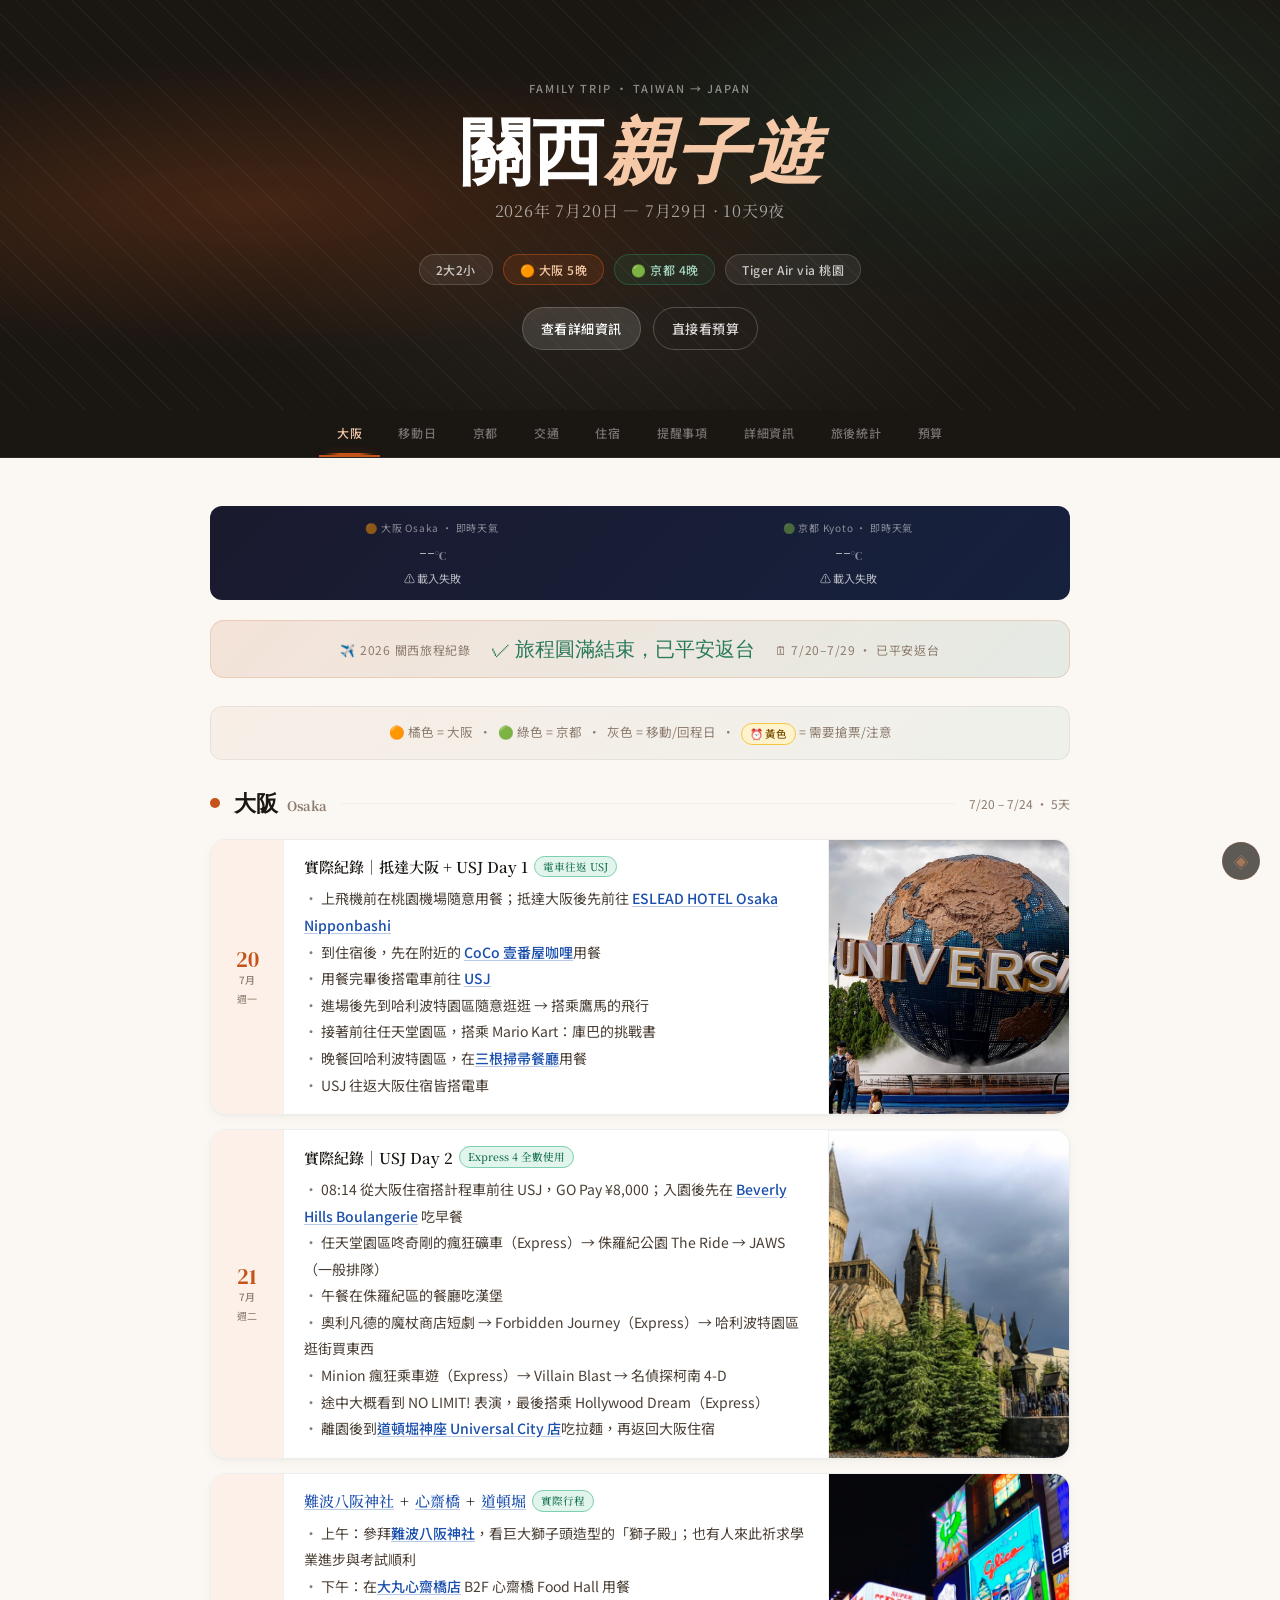
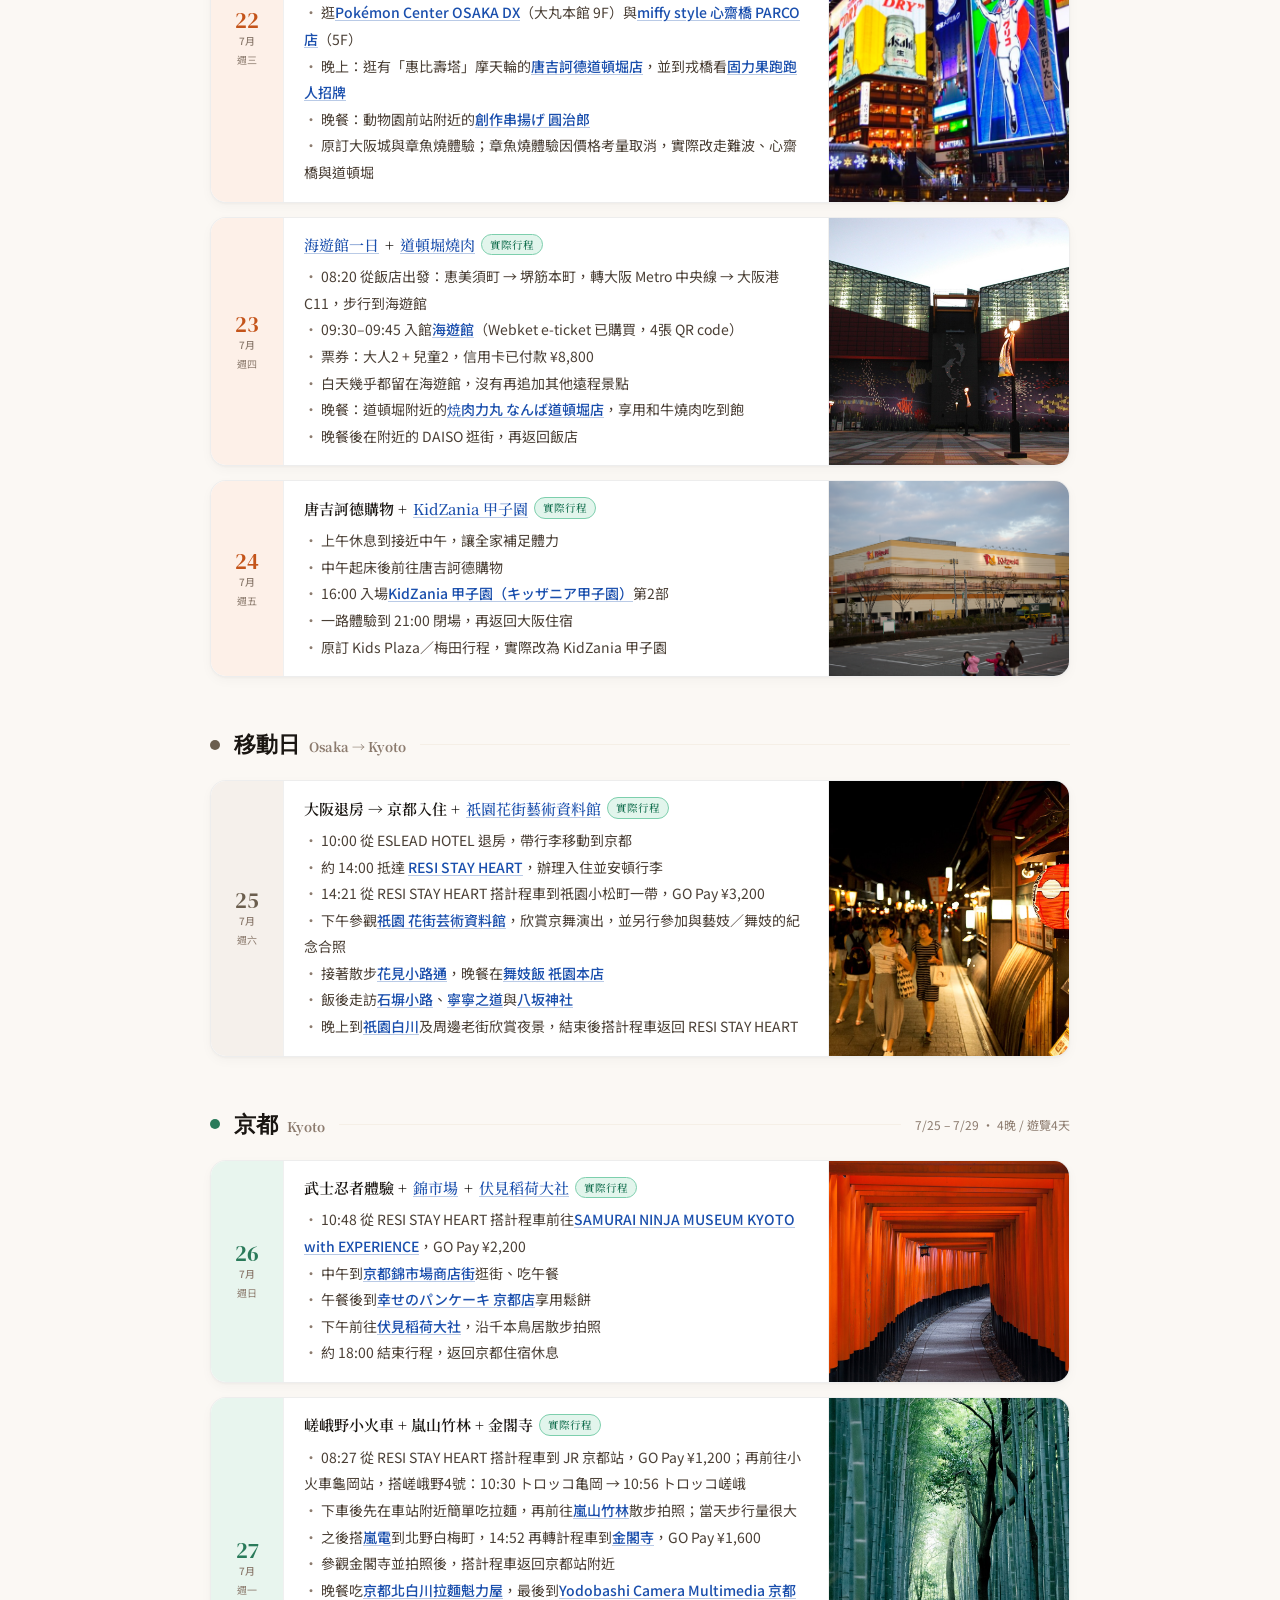
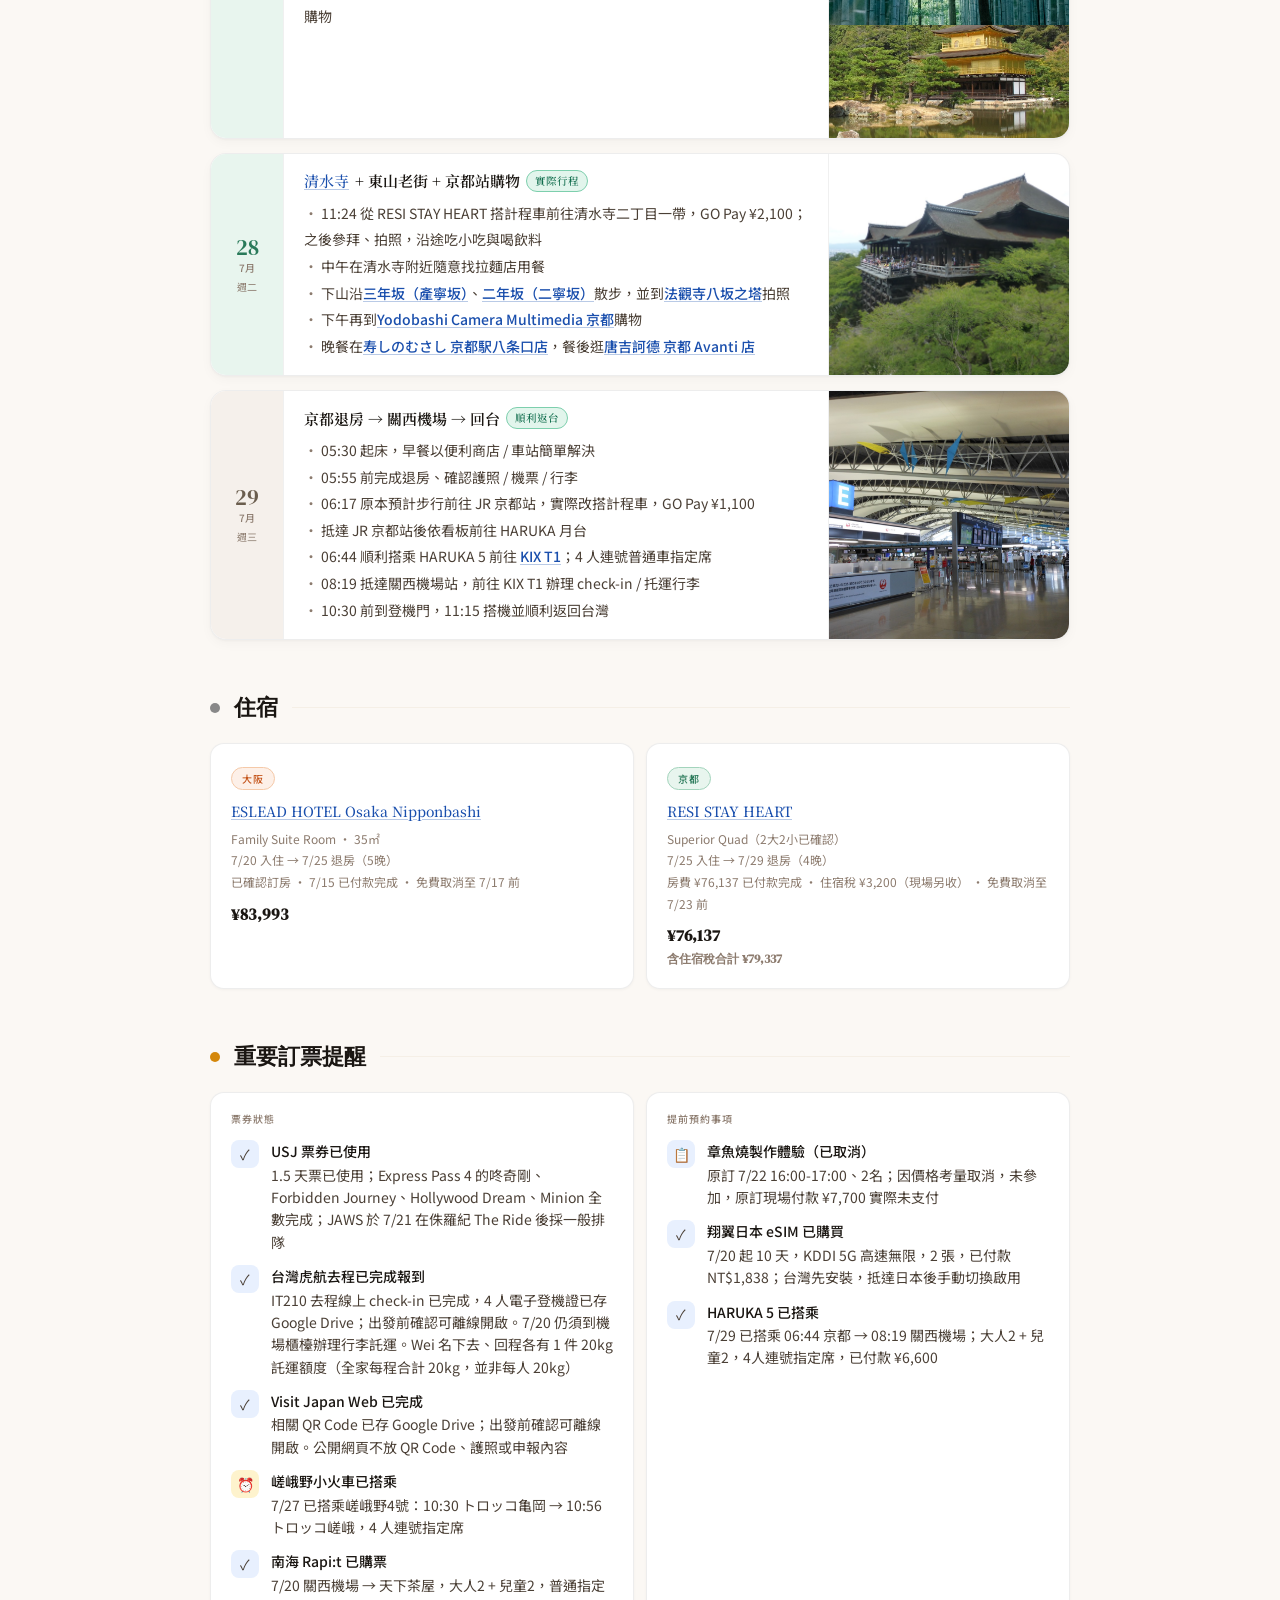
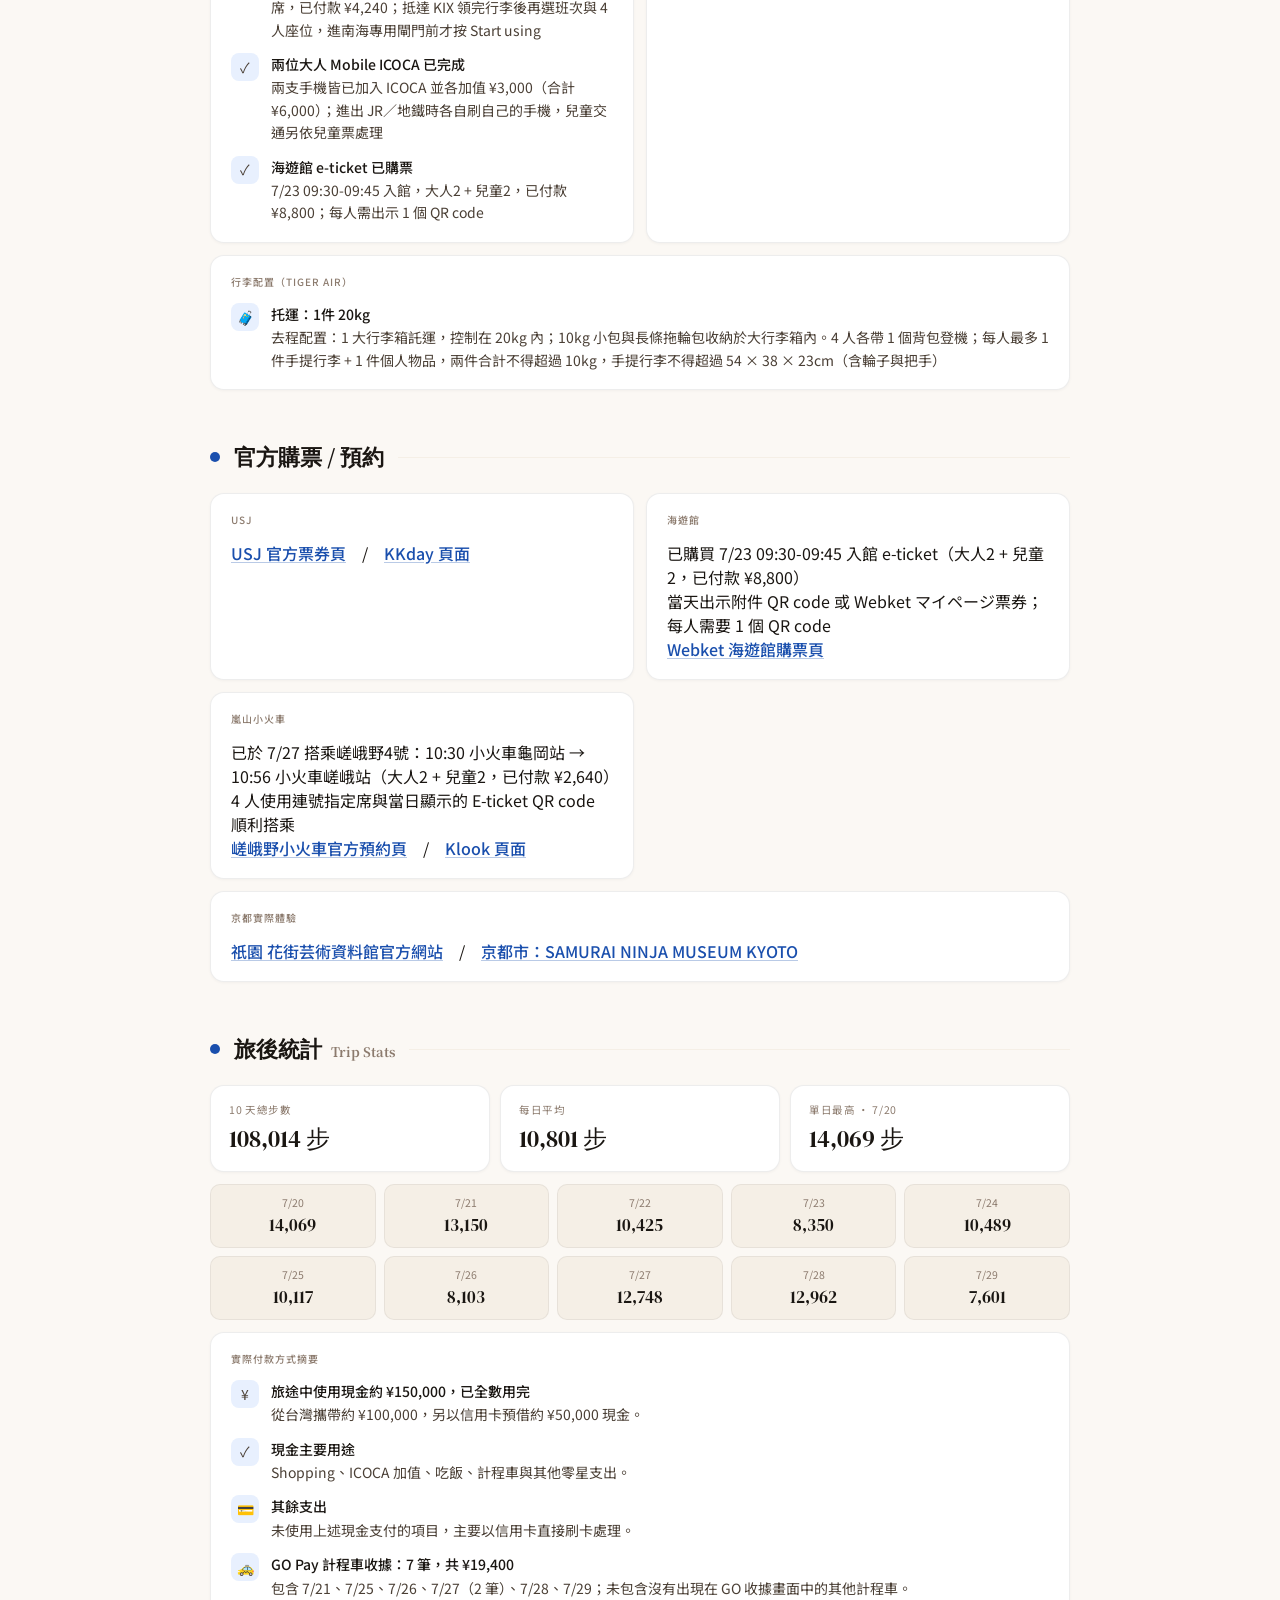
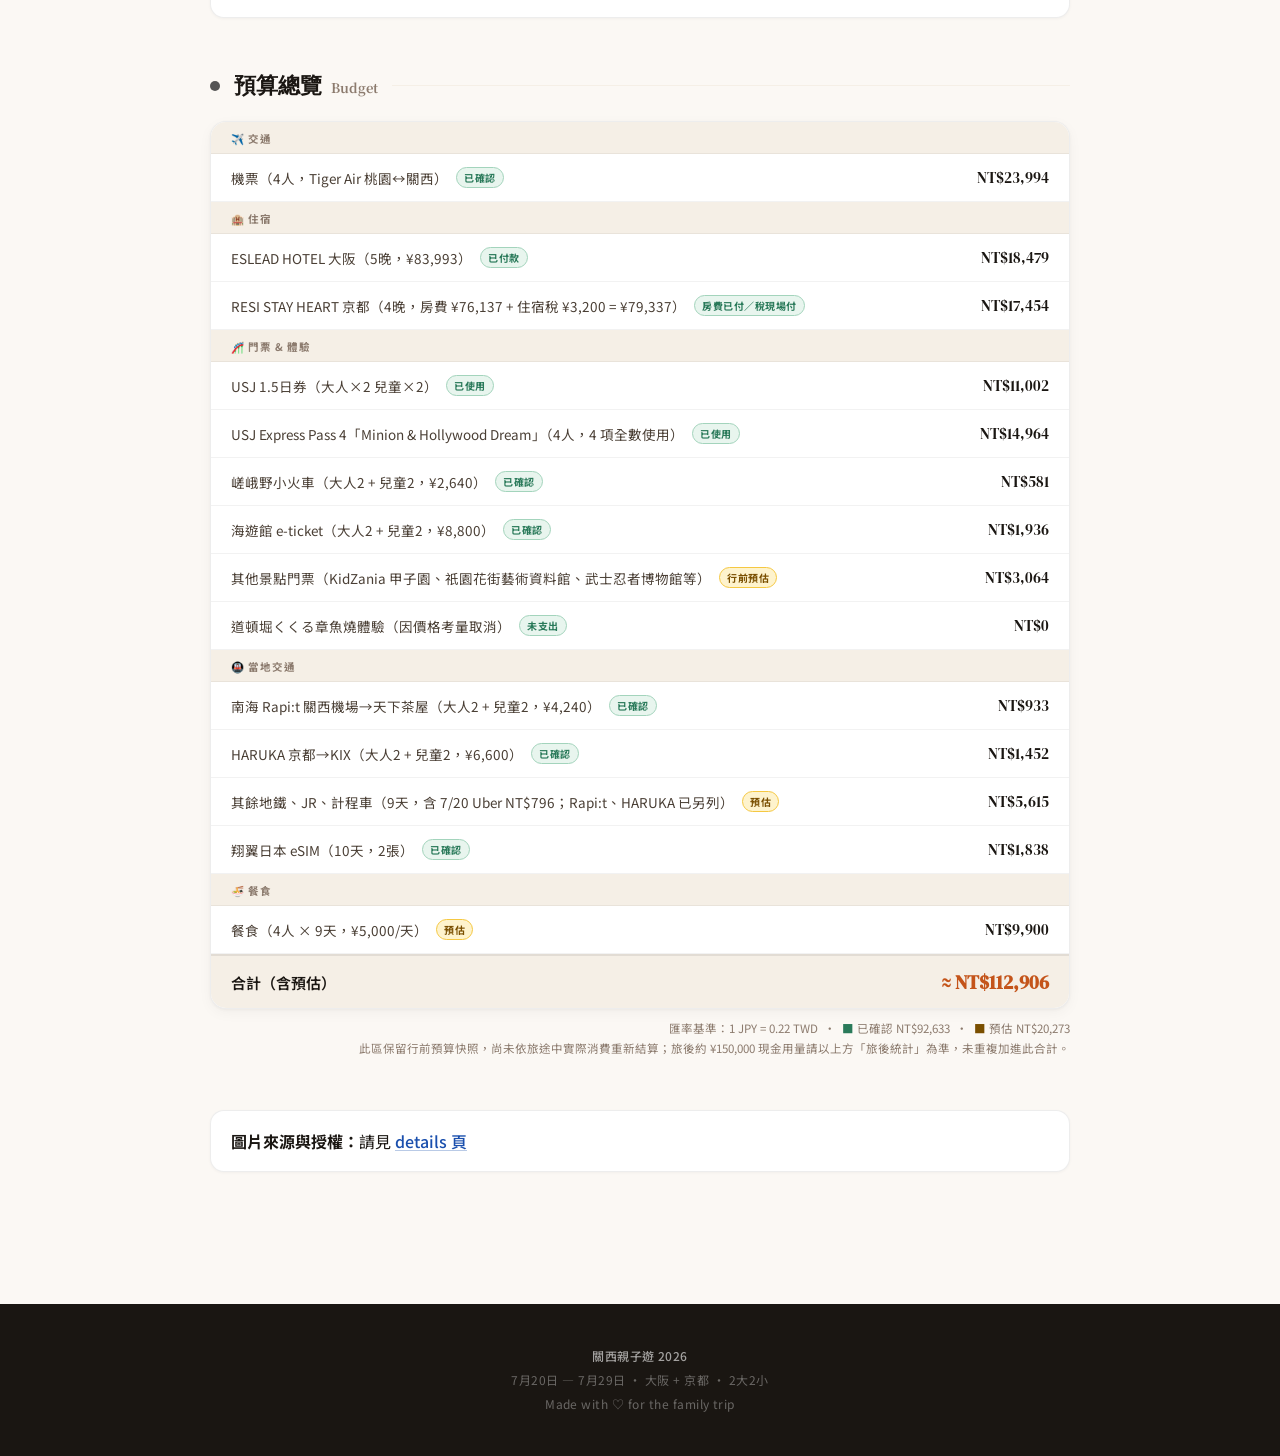
==== commit 30461eab: "Record confirmed taxi receipts" ====
--- a/index.html
+++ b/index.html
@@ -1023,7 +1023,7 @@
           <span class="badge badge-teal">Express 4 全數使用</span>
         </div>
         <div class="day-items">
-          <span class="dot-item">從大阪住宿直接搭計程車前往 USJ；入園後先在 <a class="map-link" href="https://www.google.com/maps/search/?api=1&query=Beverly+Hills+Boulangerie+USJ" target="_blank" rel="noopener">Beverly Hills Boulangerie</a> 吃早餐</span>
+          <span class="dot-item">08:14 從大阪住宿搭計程車前往 USJ，GO Pay ¥8,000；入園後先在 <a class="map-link" href="https://www.google.com/maps/search/?api=1&query=Beverly+Hills+Boulangerie+USJ" target="_blank" rel="noopener">Beverly Hills Boulangerie</a> 吃早餐</span>
           <span class="dot-item">任天堂園區咚奇剛的瘋狂礦車（Express）→ 侏羅紀公園 The Ride → JAWS（一般排隊）</span>
           <span class="dot-item">午餐在侏羅紀區的餐廳吃漢堡</span>
           <span class="dot-item">奧利凡德的魔杖商店短劇 → Forbidden Journey（Express）→ 哈利波特園區逛街買東西</span>
@@ -1132,6 +1132,7 @@
         <div class="day-items">
           <span class="dot-item">10:00 從 ESLEAD HOTEL 退房，帶行李移動到京都</span>
           <span class="dot-item">約 14:00 抵達 <a class="map-link" href="https://www.google.com/maps/search/?api=1&query=RESI+STAY+HEART+Kyoto" target="_blank" rel="noopener">RESI STAY HEART</a>，辦理入住並安頓行李</span>
+          <span class="dot-item">14:21 從 RESI STAY HEART 搭計程車到祇園小松町一帶，GO Pay ¥3,200</span>
           <span class="dot-item">下午參觀<a class="map-link" href="https://www.google.com/maps/search/?api=1&query=Gion+Kagai+Art+Museum+Kyoto" target="_blank" rel="noopener">祇園 花街芸術資料館</a>，欣賞京舞演出，並另行參加與藝妓／舞妓的紀念合照</span>
           <span class="dot-item">接著散步<a class="map-link" href="https://www.google.com/maps/search/?api=1&query=Hanamikoji+Street+Kyoto" target="_blank" rel="noopener">花見小路通</a>，晚餐在<a class="map-link" href="https://www.google.com/maps/search/?api=1&query=Maikohan+Gion+Kyoto" target="_blank" rel="noopener">舞妓飯 祇園本店</a></span>
           <span class="dot-item">飯後走訪<a class="map-link" href="https://www.google.com/maps/search/?api=1&query=Ishibei-koji+Lane+Kyoto" target="_blank" rel="noopener">石塀小路</a>、<a class="map-link" href="https://www.google.com/maps/search/?api=1&query=Nene-no-michi+Kyoto" target="_blank" rel="noopener">寧寧之道</a>與<a class="map-link" href="https://www.google.com/maps/search/?api=1&query=Yasaka+Shrine+Kyoto" target="_blank" rel="noopener">八坂神社</a></span>
@@ -1165,7 +1166,7 @@
           <span class="badge badge-teal">實際行程</span>
         </div>
         <div class="day-items">
-          <span class="dot-item">早上從 RESI STAY HEART 搭計程車前往<a class="map-link" href="https://www.google.com/maps/search/?api=1&query=SAMURAI+NINJA+MUSEUM+KYOTO+with+EXPERIENCE" target="_blank" rel="noopener">SAMURAI NINJA MUSEUM KYOTO with EXPERIENCE</a>，參加武士／忍者體驗</span>
+          <span class="dot-item">10:48 從 RESI STAY HEART 搭計程車前往<a class="map-link" href="https://www.google.com/maps/search/?api=1&query=SAMURAI+NINJA+MUSEUM+KYOTO+with+EXPERIENCE" target="_blank" rel="noopener">SAMURAI NINJA MUSEUM KYOTO with EXPERIENCE</a>，GO Pay ¥2,200</span>
           <span class="dot-item">中午到<a class="map-link" href="https://www.google.com/maps/search/?api=1&query=Nishiki+Market+Kyoto" target="_blank" rel="noopener">京都錦市場商店街</a>逛街、吃午餐</span>
           <span class="dot-item">午餐後到<a class="map-link" href="https://www.google.com/maps/search/?api=1&query=A+Happy+Pancake+Kyoto" target="_blank" rel="noopener">幸せのパンケーキ 京都店</a>享用鬆餅</span>
           <span class="dot-item">下午前往<a class="map-link" href="https://www.google.com/maps/search/?api=1&query=Fushimi+Inari+Taisha" target="_blank" rel="noopener">伏見稻荷大社</a>，沿千本鳥居散步拍照</span>
@@ -1189,9 +1190,9 @@
           <span class="badge badge-teal">實際行程</span>
         </div>
         <div class="day-items">
-          <span class="dot-item">早上前往小火車龜岡站，搭嵯峨野4號觀光小火車：10:30 トロッコ亀岡 → 10:56 トロッコ嵯峨</span>
+          <span class="dot-item">08:27 從 RESI STAY HEART 搭計程車到 JR 京都站，GO Pay ¥1,200；再前往小火車龜岡站，搭嵯峨野4號：10:30 トロッコ亀岡 → 10:56 トロッコ嵯峨</span>
           <span class="dot-item">下車後先在車站附近簡單吃拉麵，再前往<a class="map-link" href="https://www.google.com/maps/search/?api=1&query=Arashiyama+Bamboo+Grove" target="_blank" rel="noopener">嵐山竹林</a>散步拍照；當天步行量很大</span>
-          <span class="dot-item">之後搭<a class="map-link" href="https://www.google.com/maps/search/?api=1&query=Randen+Arashiyama+Station" target="_blank" rel="noopener">嵐電</a>往北野白梅町方向移動，再轉計程車到<a class="map-link" href="https://www.google.com/maps/search/?api=1&query=Kinkaku-ji" target="_blank" rel="noopener">金閣寺</a></span>
+          <span class="dot-item">之後搭<a class="map-link" href="https://www.google.com/maps/search/?api=1&query=Randen+Arashiyama+Station" target="_blank" rel="noopener">嵐電</a>到北野白梅町，14:52 再轉計程車到<a class="map-link" href="https://www.google.com/maps/search/?api=1&query=Kinkaku-ji" target="_blank" rel="noopener">金閣寺</a>，GO Pay ¥1,600</span>
           <span class="dot-item">參觀金閣寺並拍照後，搭計程車返回京都站附近</span>
           <span class="dot-item">晚餐吃<a class="map-link" href="https://www.google.com/maps/search/?api=1&query=Kyoto+Kitashirakawa+Ramen+Kairikiya+Karasuma+Shichijo" target="_blank" rel="noopener">京都北白川拉麵魁力屋</a>，最後到<a class="map-link" href="https://www.google.com/maps/search/?api=1&query=Yodobashi+Camera+Multimedia+Kyoto" target="_blank" rel="noopener">Yodobashi Camera Multimedia 京都</a>購物</span>
         </div>
@@ -1216,7 +1217,7 @@
           <span class="badge badge-teal">實際行程</span>
         </div>
         <div class="day-items">
-          <span class="dot-item">早上從 RESI STAY HEART 搭計程車前往清水寺，參拜、拍照，沿途吃小吃與喝飲料</span>
+          <span class="dot-item">11:24 從 RESI STAY HEART 搭計程車前往清水寺二丁目一帶，GO Pay ¥2,100；之後參拜、拍照，沿途吃小吃與喝飲料</span>
           <span class="dot-item">中午在清水寺附近隨意找拉麵店用餐</span>
           <span class="dot-item">下山沿<a class="map-link" href="https://www.google.com/maps/search/?api=1&query=Sannenzaka+Kyoto" target="_blank" rel="noopener">三年坂（產寧坂）</a>、<a class="map-link" href="https://www.google.com/maps/search/?api=1&query=Ninenzaka+Kyoto" target="_blank" rel="noopener">二年坂（二寧坂）</a>散步，並到<a class="map-link" href="https://www.google.com/maps/search/?api=1&query=Yasaka+Pagoda+Kyoto" target="_blank" rel="noopener">法觀寺八坂之塔</a>拍照</span>
           <span class="dot-item">下午再到<a class="map-link" href="https://www.google.com/maps/search/?api=1&query=Yodobashi+Camera+Multimedia+Kyoto" target="_blank" rel="noopener">Yodobashi Camera Multimedia 京都</a>購物</span>
@@ -1242,7 +1243,7 @@
         <div class="day-items">
           <span class="dot-item">05:30 起床，早餐以便利商店 / 車站簡單解決</span>
           <span class="dot-item">05:55 前完成退房、確認護照 / 機票 / 行李</span>
-          <span class="dot-item">原本預計步行前往 JR 京都站，實際改搭計程車，讓全家與行李移動更輕鬆</span>
+          <span class="dot-item">06:17 原本預計步行前往 JR 京都站，實際改搭計程車，GO Pay ¥1,100</span>
           <span class="dot-item">抵達 JR 京都站後依看板前往 HARUKA 月台</span>
           <span class="dot-item">06:44 順利搭乘 HARUKA 5 前往 <a class="map-link" href="https://www.google.com/maps/search/?api=1&query=Kansai+International+Airport+Terminal+1" target="_blank" rel="noopener">KIX T1</a>；4 人連號普通車指定席</span>
           <span class="dot-item">08:19 抵達關西機場站，前往 KIX T1 辦理 check-in / 托運行李</span>
@@ -1477,6 +1478,10 @@
         <div class="reminder-item">
           <div class="reminder-icon r-info">💳</div>
           <div><span class="reminder-date">其餘支出</span>未使用上述現金支付的項目，主要以信用卡直接刷卡處理。</div>
+        </div>
+        <div class="reminder-item">
+          <div class="reminder-icon r-info">🚕</div>
+          <div><span class="reminder-date">GO Pay 計程車收據：7 筆，共 ¥19,400</span>包含 7/21、7/25、7/26、7/27（2 筆）、7/28、7/29；未包含沒有出現在 GO 收據畫面中的其他計程車。</div>
         </div>
       </div>
     </div>
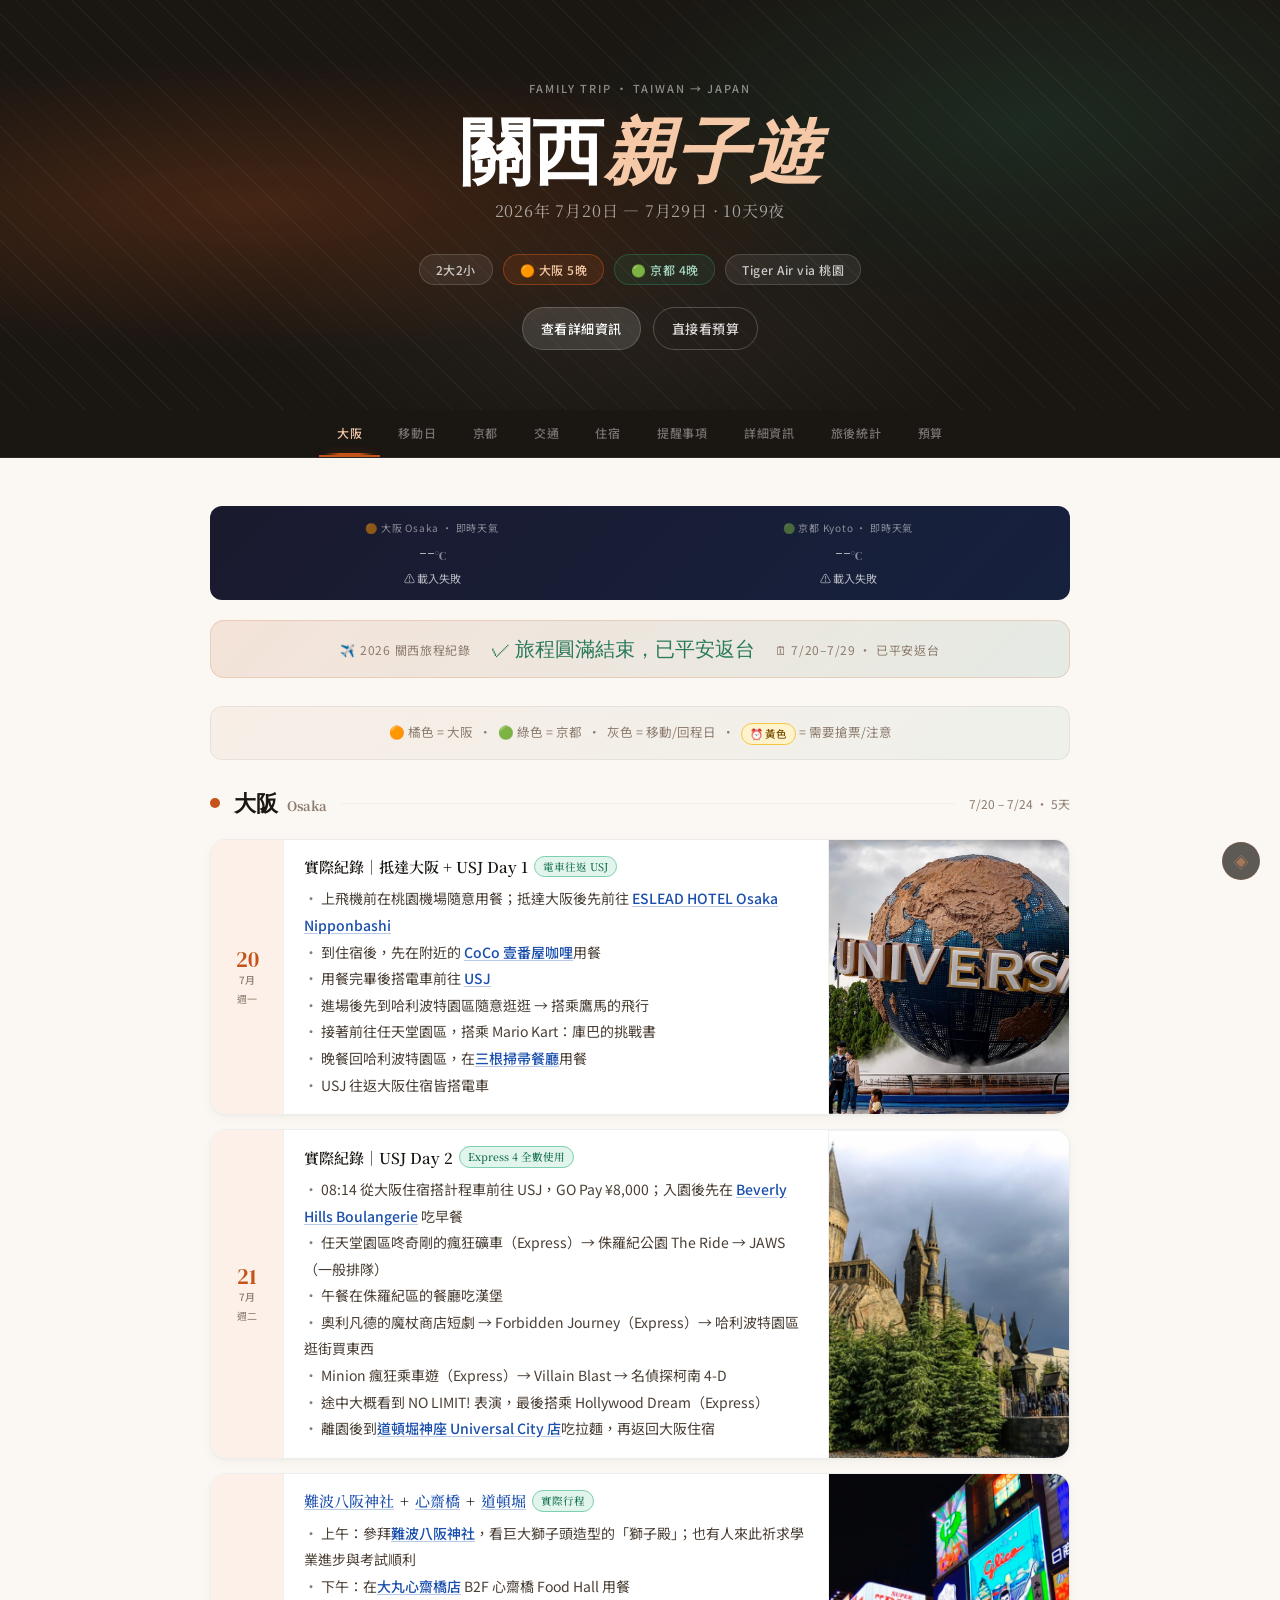
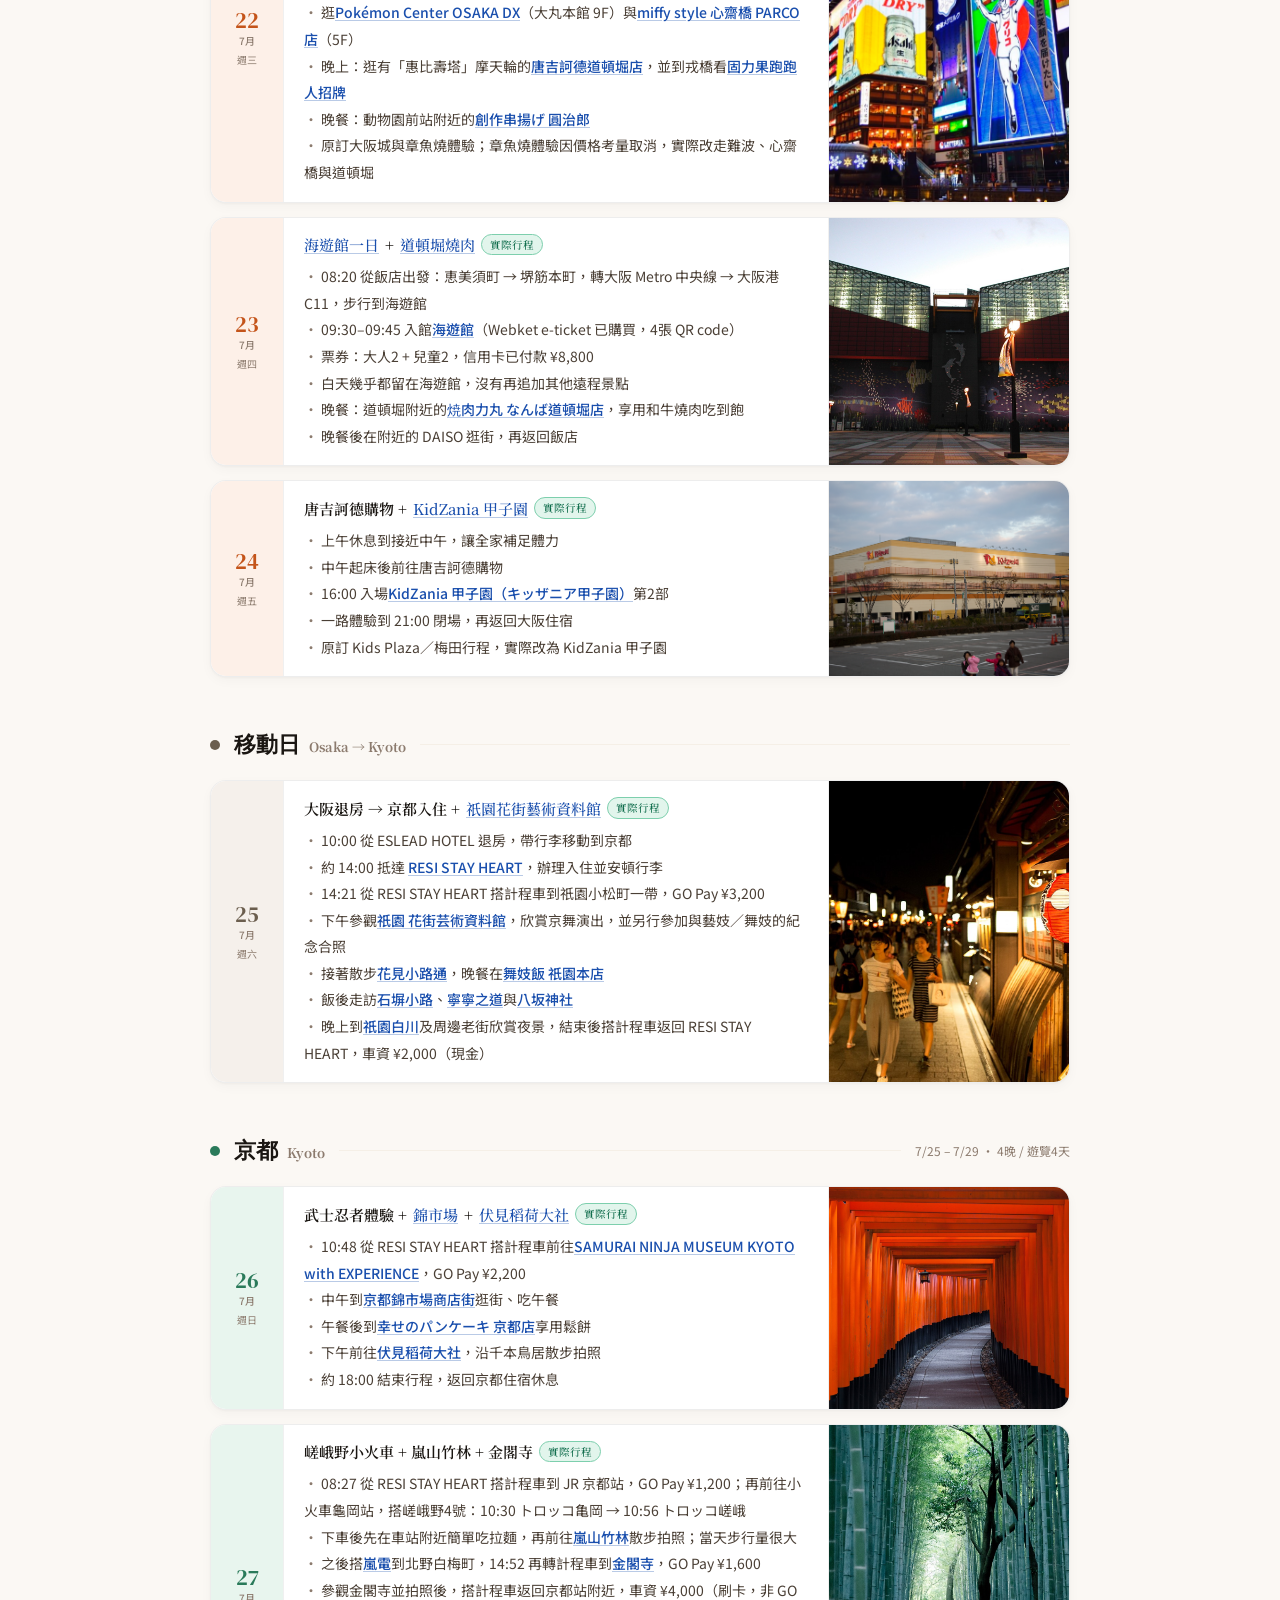
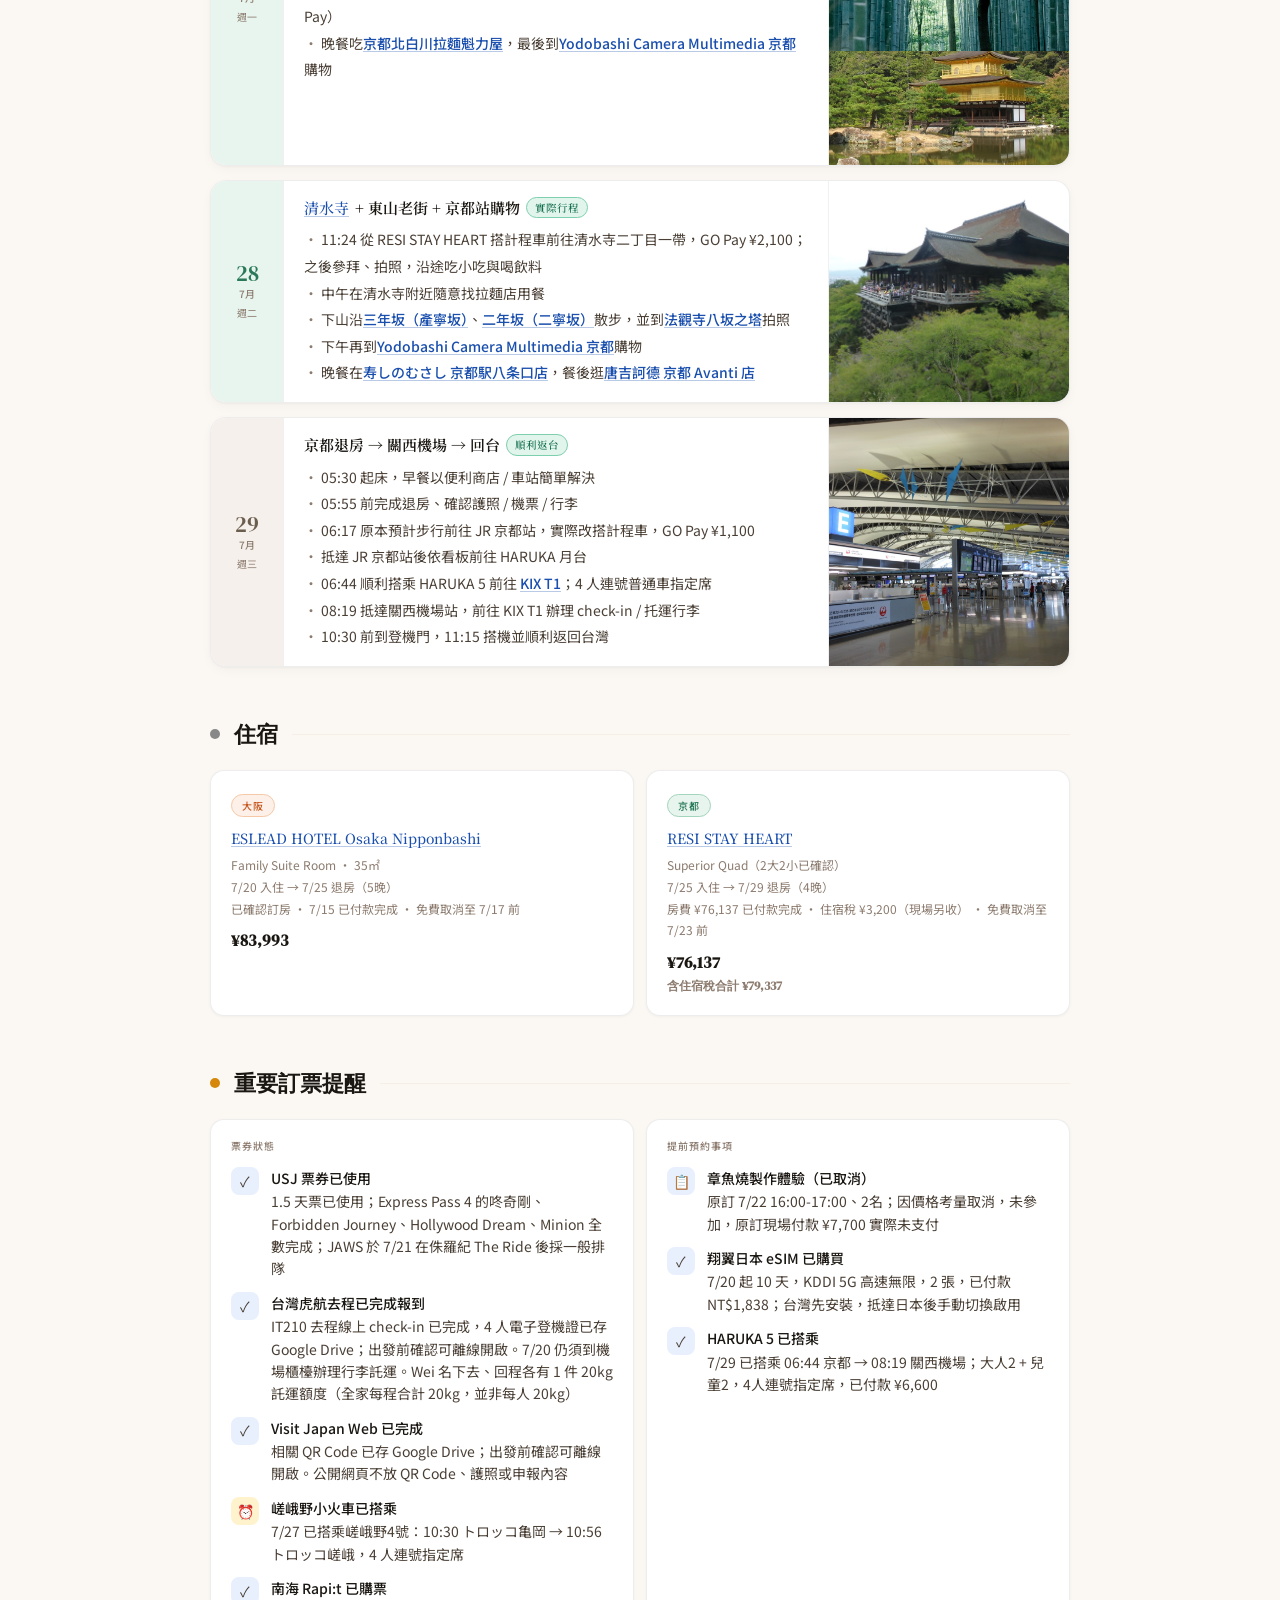
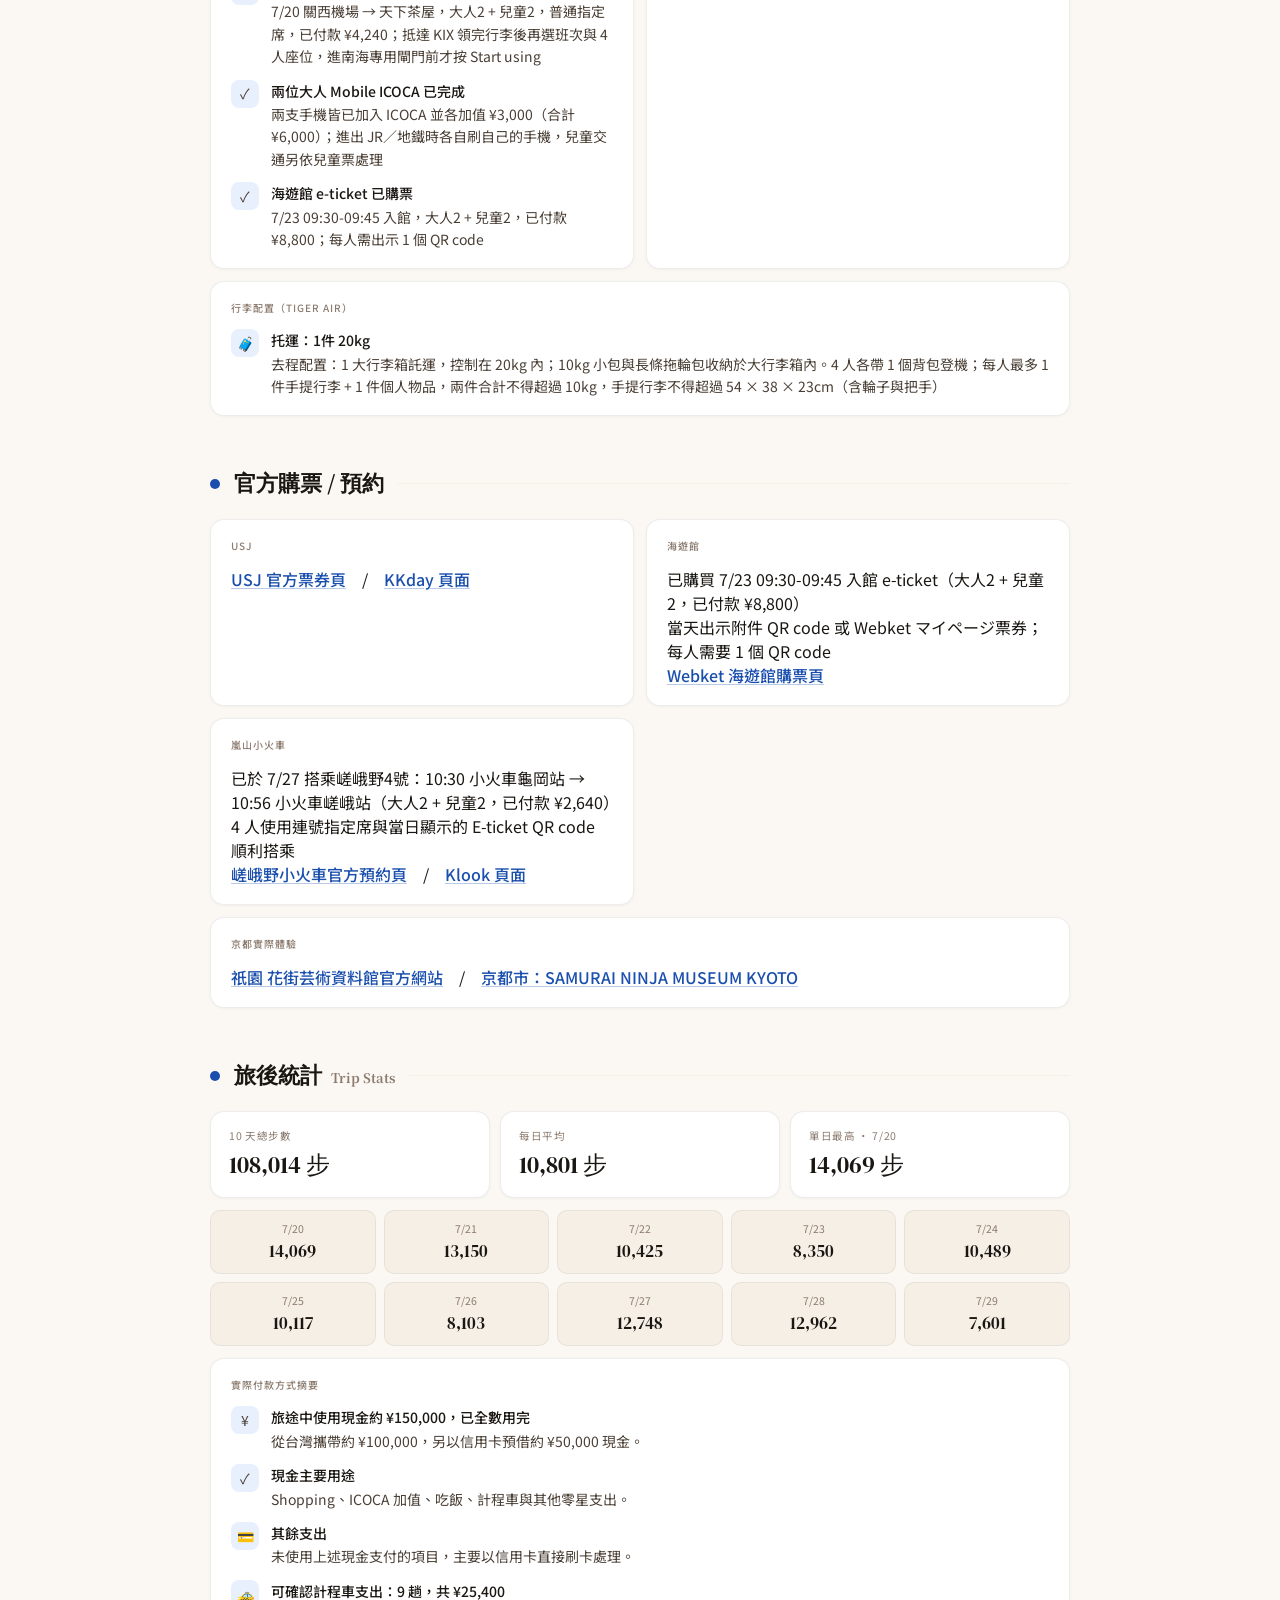
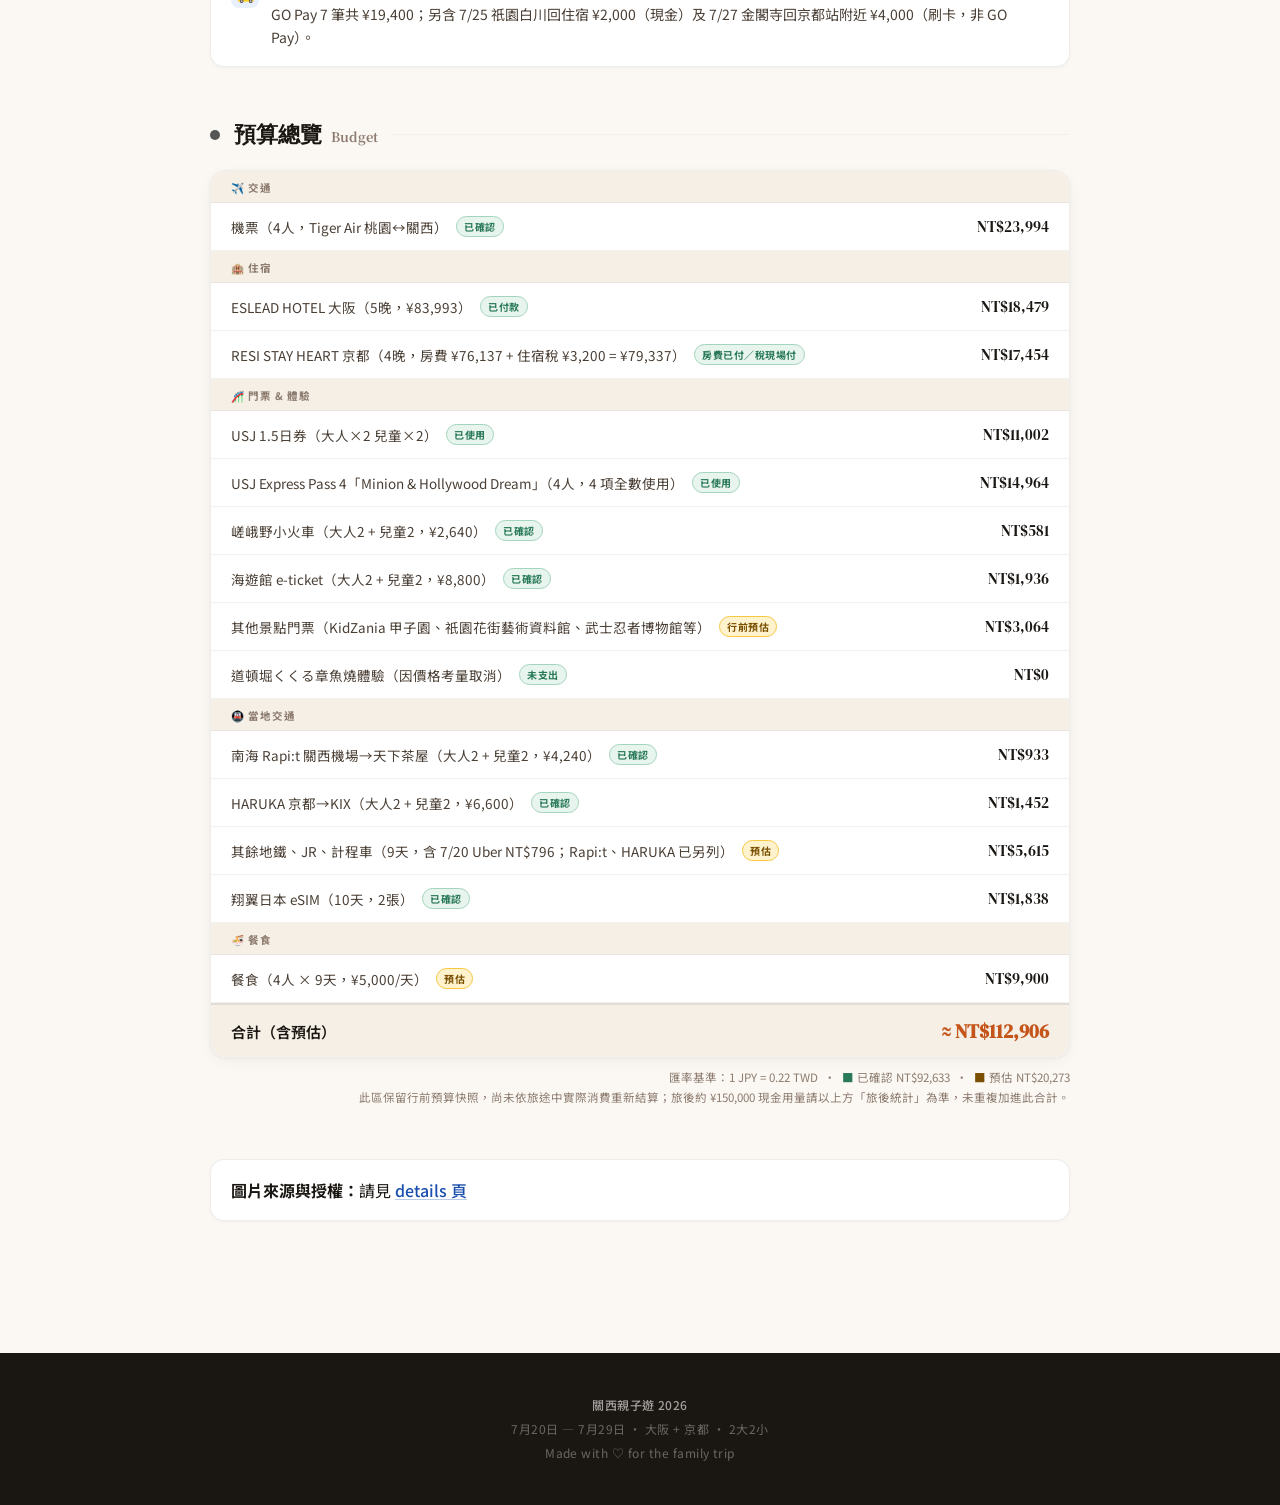
==== commit 424b6e2d: "Complete taxi payment records" ====
--- a/index.html
+++ b/index.html
@@ -1136,7 +1136,7 @@
           <span class="dot-item">下午參觀<a class="map-link" href="https://www.google.com/maps/search/?api=1&query=Gion+Kagai+Art+Museum+Kyoto" target="_blank" rel="noopener">祇園 花街芸術資料館</a>，欣賞京舞演出，並另行參加與藝妓／舞妓的紀念合照</span>
           <span class="dot-item">接著散步<a class="map-link" href="https://www.google.com/maps/search/?api=1&query=Hanamikoji+Street+Kyoto" target="_blank" rel="noopener">花見小路通</a>，晚餐在<a class="map-link" href="https://www.google.com/maps/search/?api=1&query=Maikohan+Gion+Kyoto" target="_blank" rel="noopener">舞妓飯 祇園本店</a></span>
           <span class="dot-item">飯後走訪<a class="map-link" href="https://www.google.com/maps/search/?api=1&query=Ishibei-koji+Lane+Kyoto" target="_blank" rel="noopener">石塀小路</a>、<a class="map-link" href="https://www.google.com/maps/search/?api=1&query=Nene-no-michi+Kyoto" target="_blank" rel="noopener">寧寧之道</a>與<a class="map-link" href="https://www.google.com/maps/search/?api=1&query=Yasaka+Shrine+Kyoto" target="_blank" rel="noopener">八坂神社</a></span>
-          <span class="dot-item">晚上到<a class="map-link" href="https://www.google.com/maps/search/?api=1&query=Gion+Shirakawa+Kyoto" target="_blank" rel="noopener">祇園白川</a>及周邊老街欣賞夜景，結束後搭計程車返回 RESI STAY HEART</span>
+          <span class="dot-item">晚上到<a class="map-link" href="https://www.google.com/maps/search/?api=1&query=Gion+Shirakawa+Kyoto" target="_blank" rel="noopener">祇園白川</a>及周邊老街欣賞夜景，結束後搭計程車返回 RESI STAY HEART，車資 ¥2,000（現金）</span>
         </div>
       </div>
       <div class="day-photos has-one">
@@ -1193,7 +1193,7 @@
           <span class="dot-item">08:27 從 RESI STAY HEART 搭計程車到 JR 京都站，GO Pay ¥1,200；再前往小火車龜岡站，搭嵯峨野4號：10:30 トロッコ亀岡 → 10:56 トロッコ嵯峨</span>
           <span class="dot-item">下車後先在車站附近簡單吃拉麵，再前往<a class="map-link" href="https://www.google.com/maps/search/?api=1&query=Arashiyama+Bamboo+Grove" target="_blank" rel="noopener">嵐山竹林</a>散步拍照；當天步行量很大</span>
           <span class="dot-item">之後搭<a class="map-link" href="https://www.google.com/maps/search/?api=1&query=Randen+Arashiyama+Station" target="_blank" rel="noopener">嵐電</a>到北野白梅町，14:52 再轉計程車到<a class="map-link" href="https://www.google.com/maps/search/?api=1&query=Kinkaku-ji" target="_blank" rel="noopener">金閣寺</a>，GO Pay ¥1,600</span>
-          <span class="dot-item">參觀金閣寺並拍照後，搭計程車返回京都站附近</span>
+          <span class="dot-item">參觀金閣寺並拍照後，搭計程車返回京都站附近，車資 ¥4,000（刷卡，非 GO Pay）</span>
           <span class="dot-item">晚餐吃<a class="map-link" href="https://www.google.com/maps/search/?api=1&query=Kyoto+Kitashirakawa+Ramen+Kairikiya+Karasuma+Shichijo" target="_blank" rel="noopener">京都北白川拉麵魁力屋</a>，最後到<a class="map-link" href="https://www.google.com/maps/search/?api=1&query=Yodobashi+Camera+Multimedia+Kyoto" target="_blank" rel="noopener">Yodobashi Camera Multimedia 京都</a>購物</span>
         </div>
       </div>
@@ -1481,7 +1481,7 @@
         </div>
         <div class="reminder-item">
           <div class="reminder-icon r-info">🚕</div>
-          <div><span class="reminder-date">GO Pay 計程車收據：7 筆，共 ¥19,400</span>包含 7/21、7/25、7/26、7/27（2 筆）、7/28、7/29；未包含沒有出現在 GO 收據畫面中的其他計程車。</div>
+          <div><span class="reminder-date">可確認計程車支出：9 趟，共 ¥25,400</span>GO Pay 7 筆共 ¥19,400；另含 7/25 祇園白川回住宿 ¥2,000（現金）及 7/27 金閣寺回京都站附近 ¥4,000（刷卡，非 GO Pay）。</div>
         </div>
       </div>
     </div>
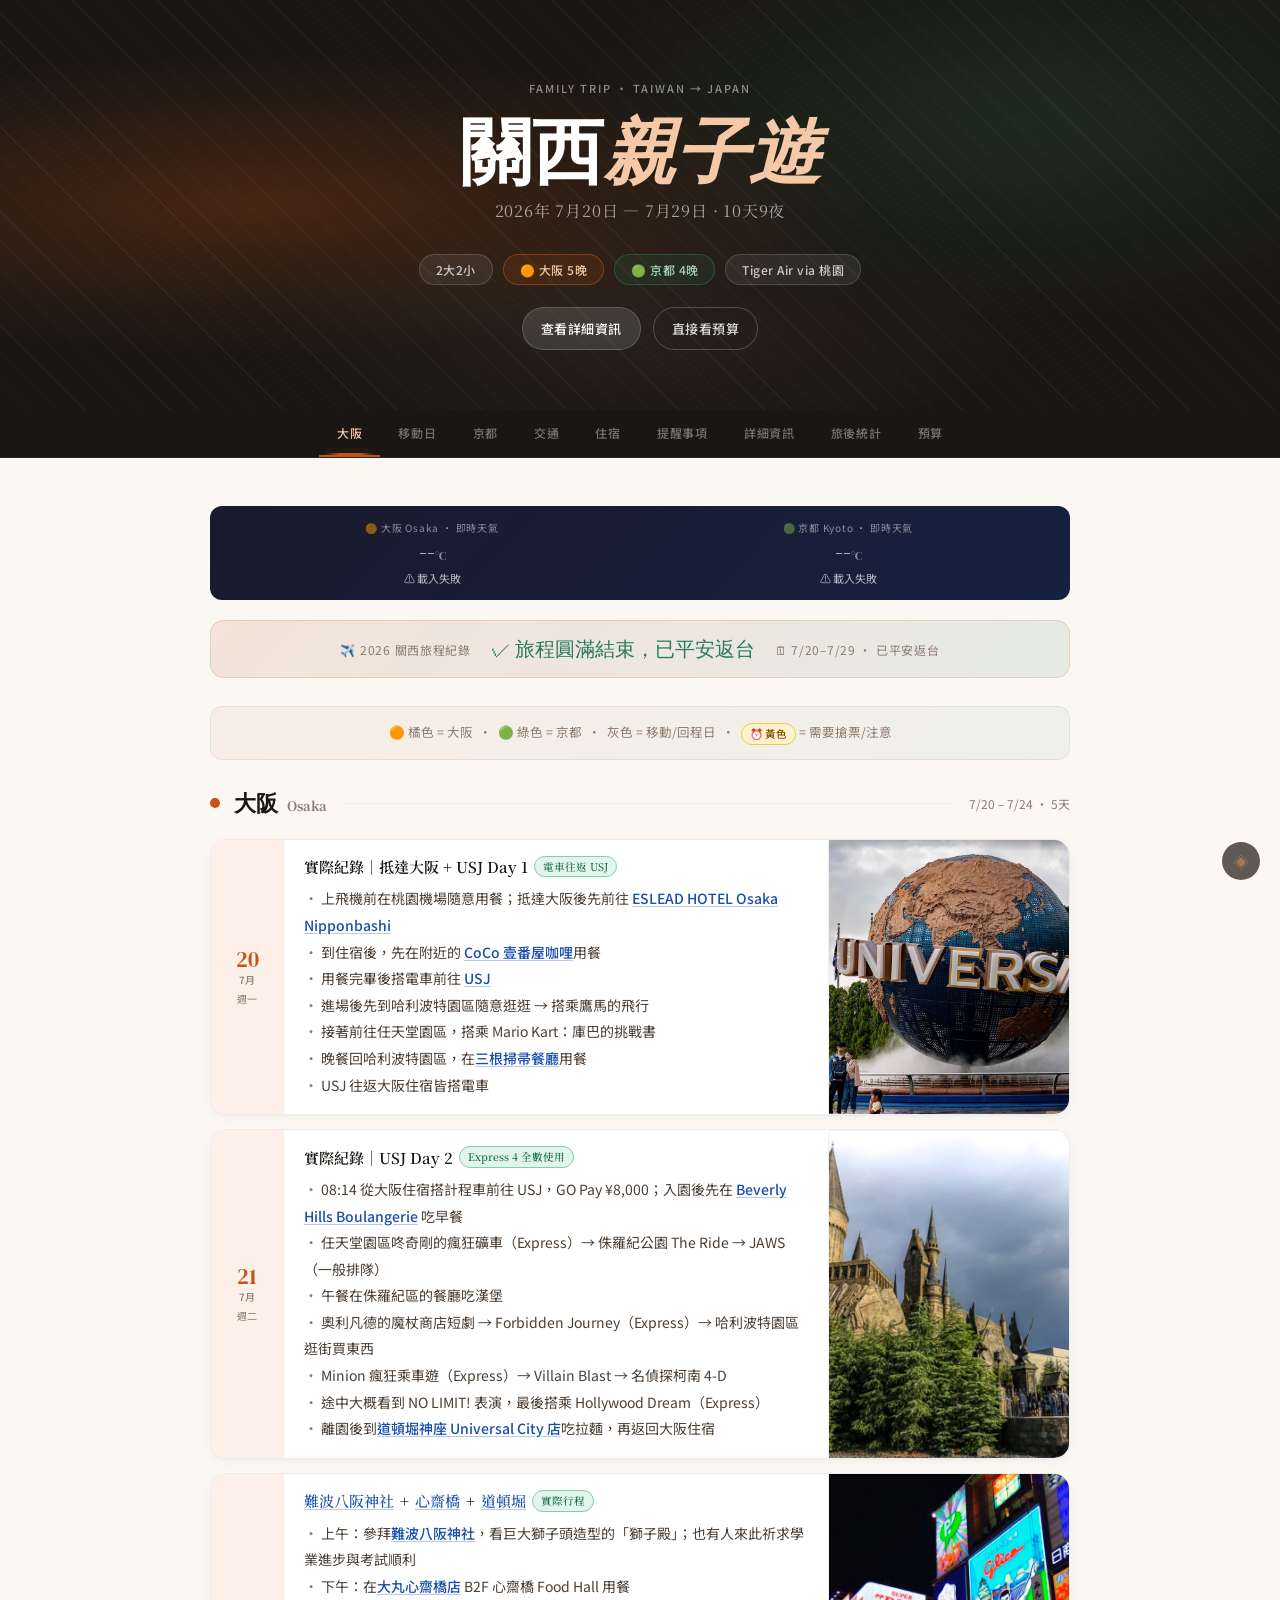
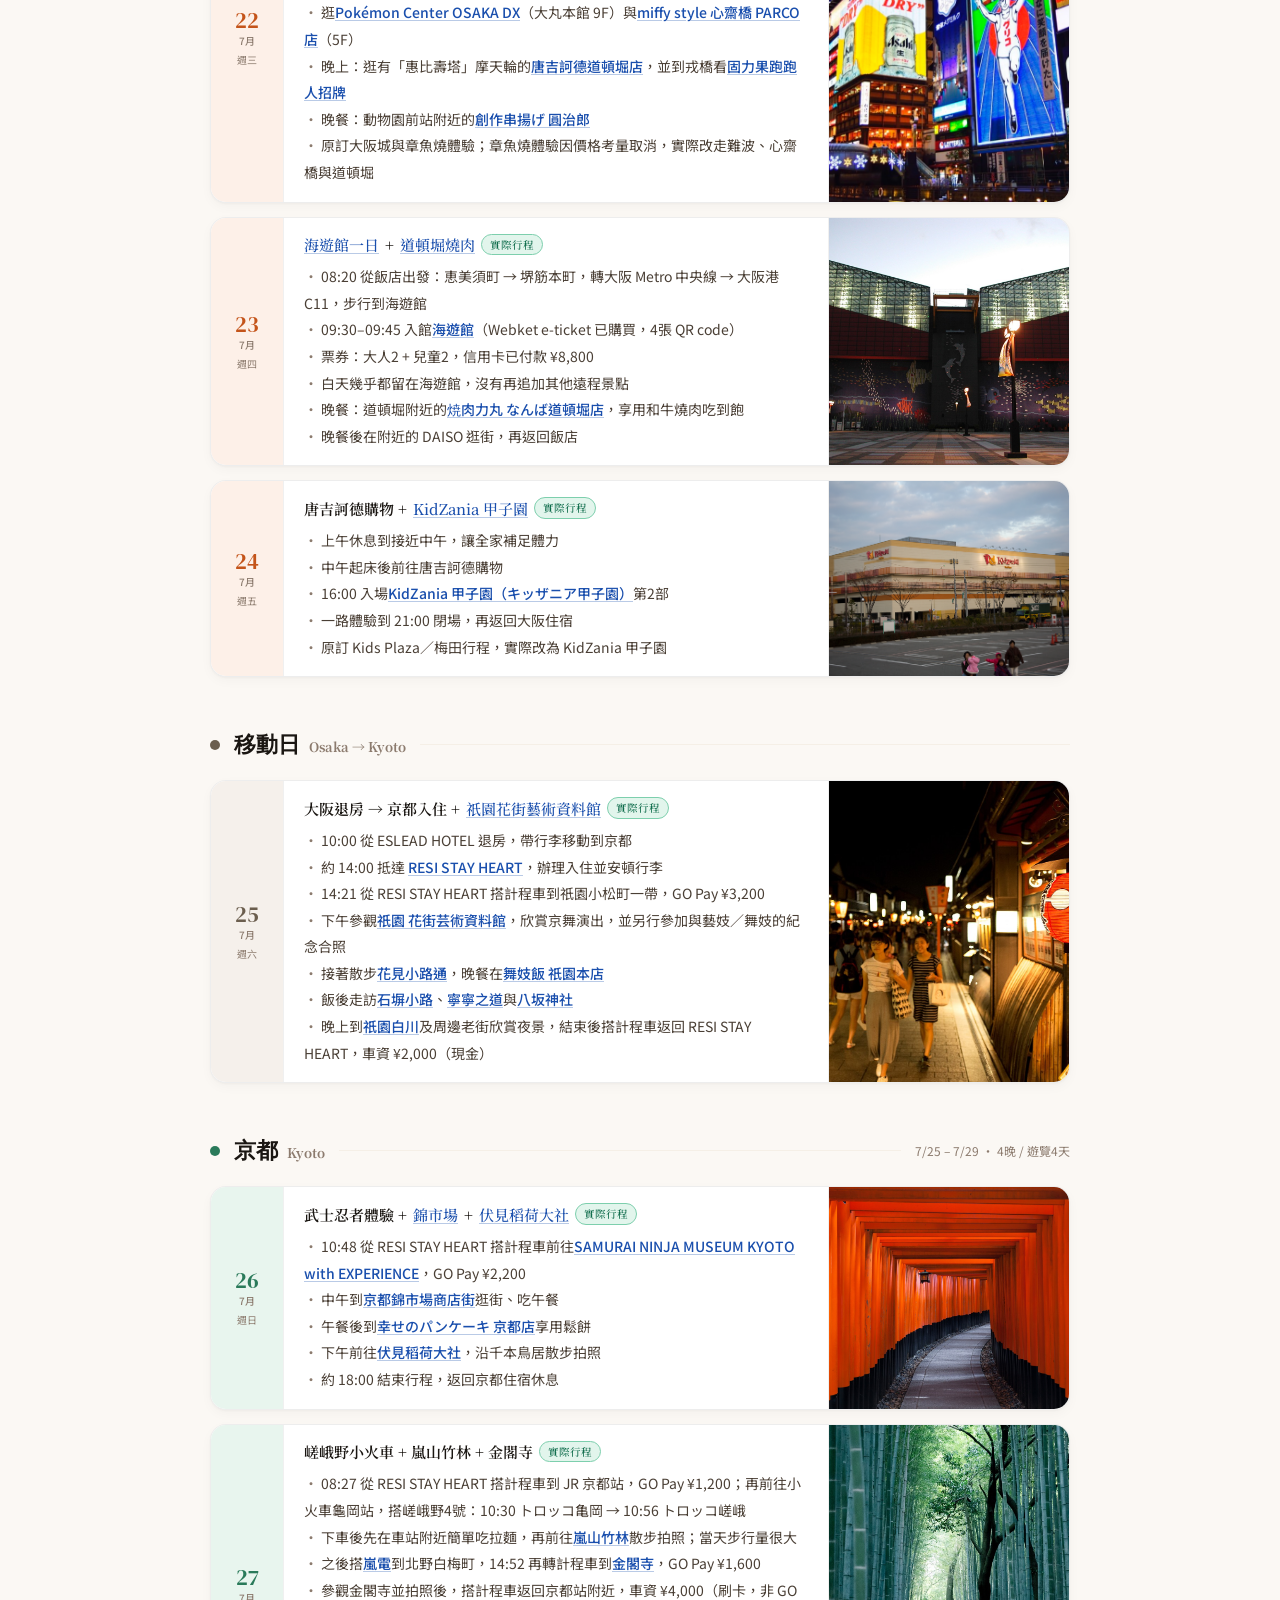
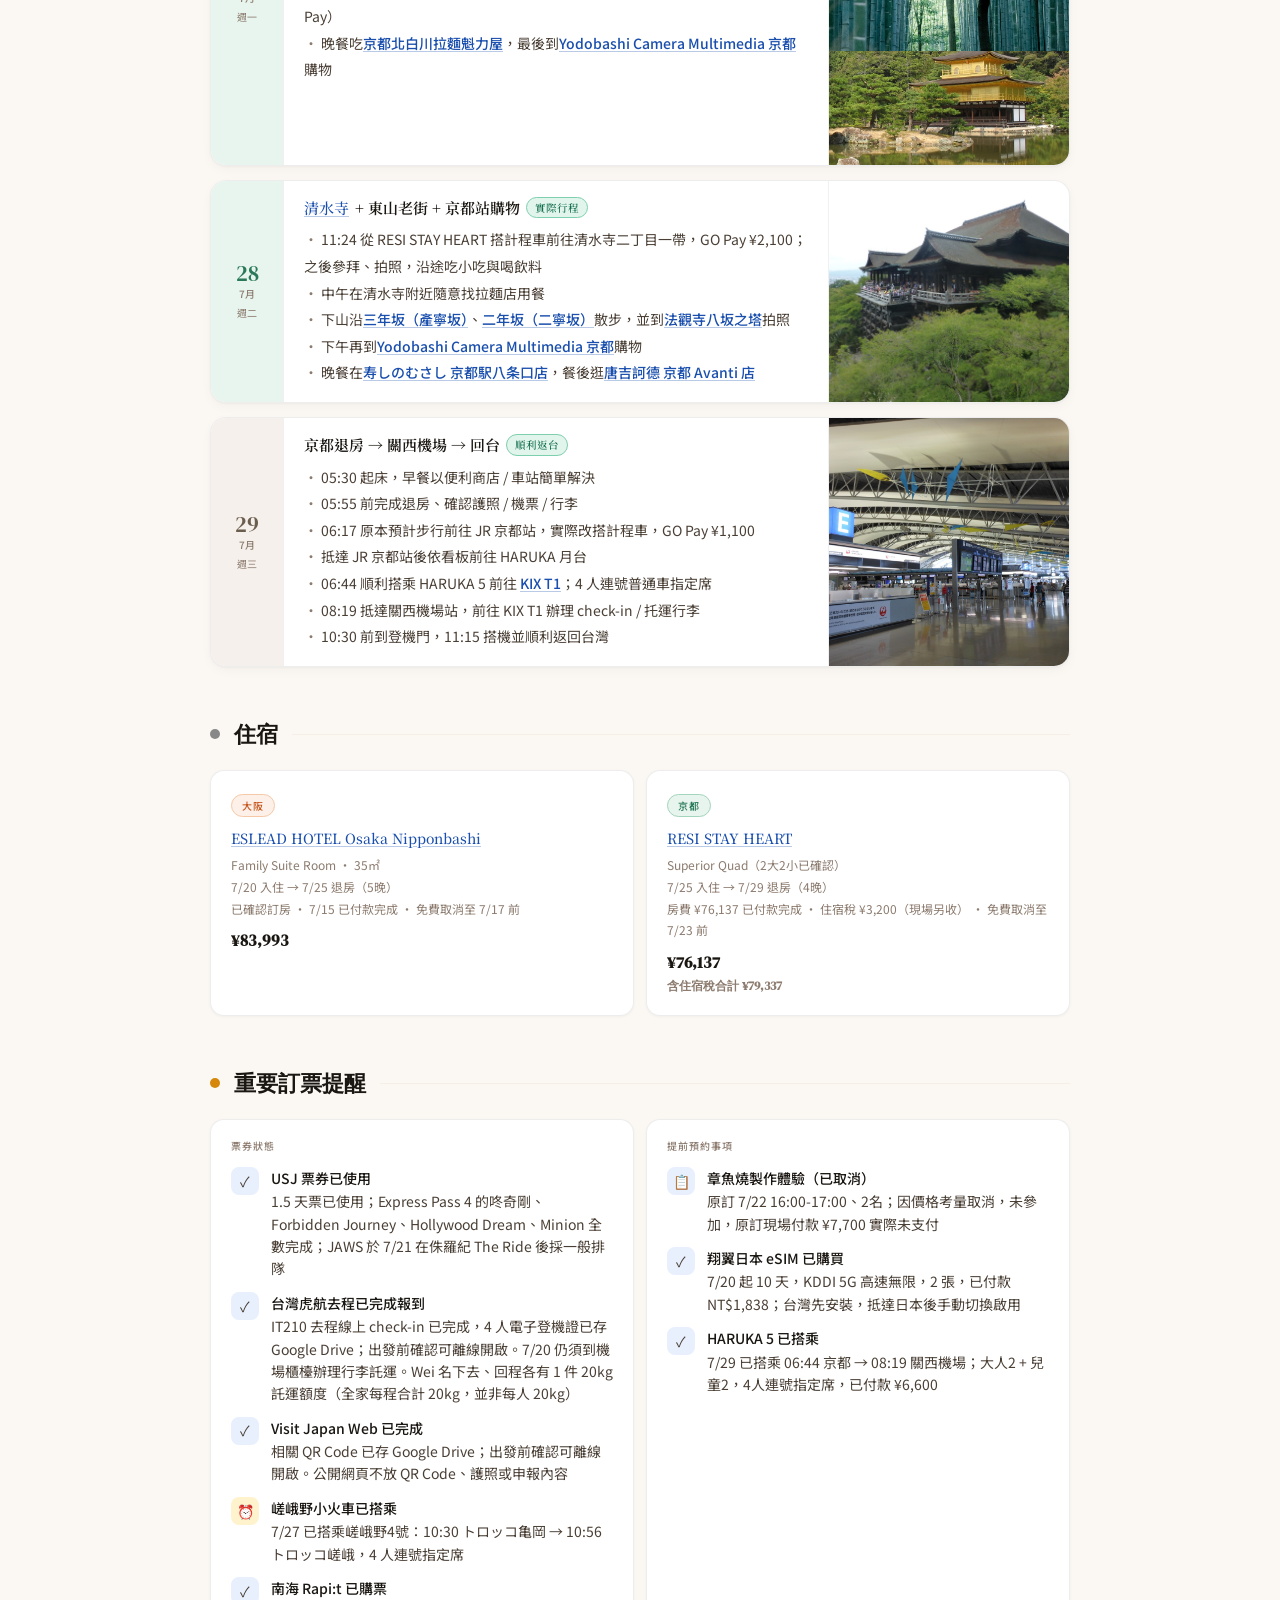
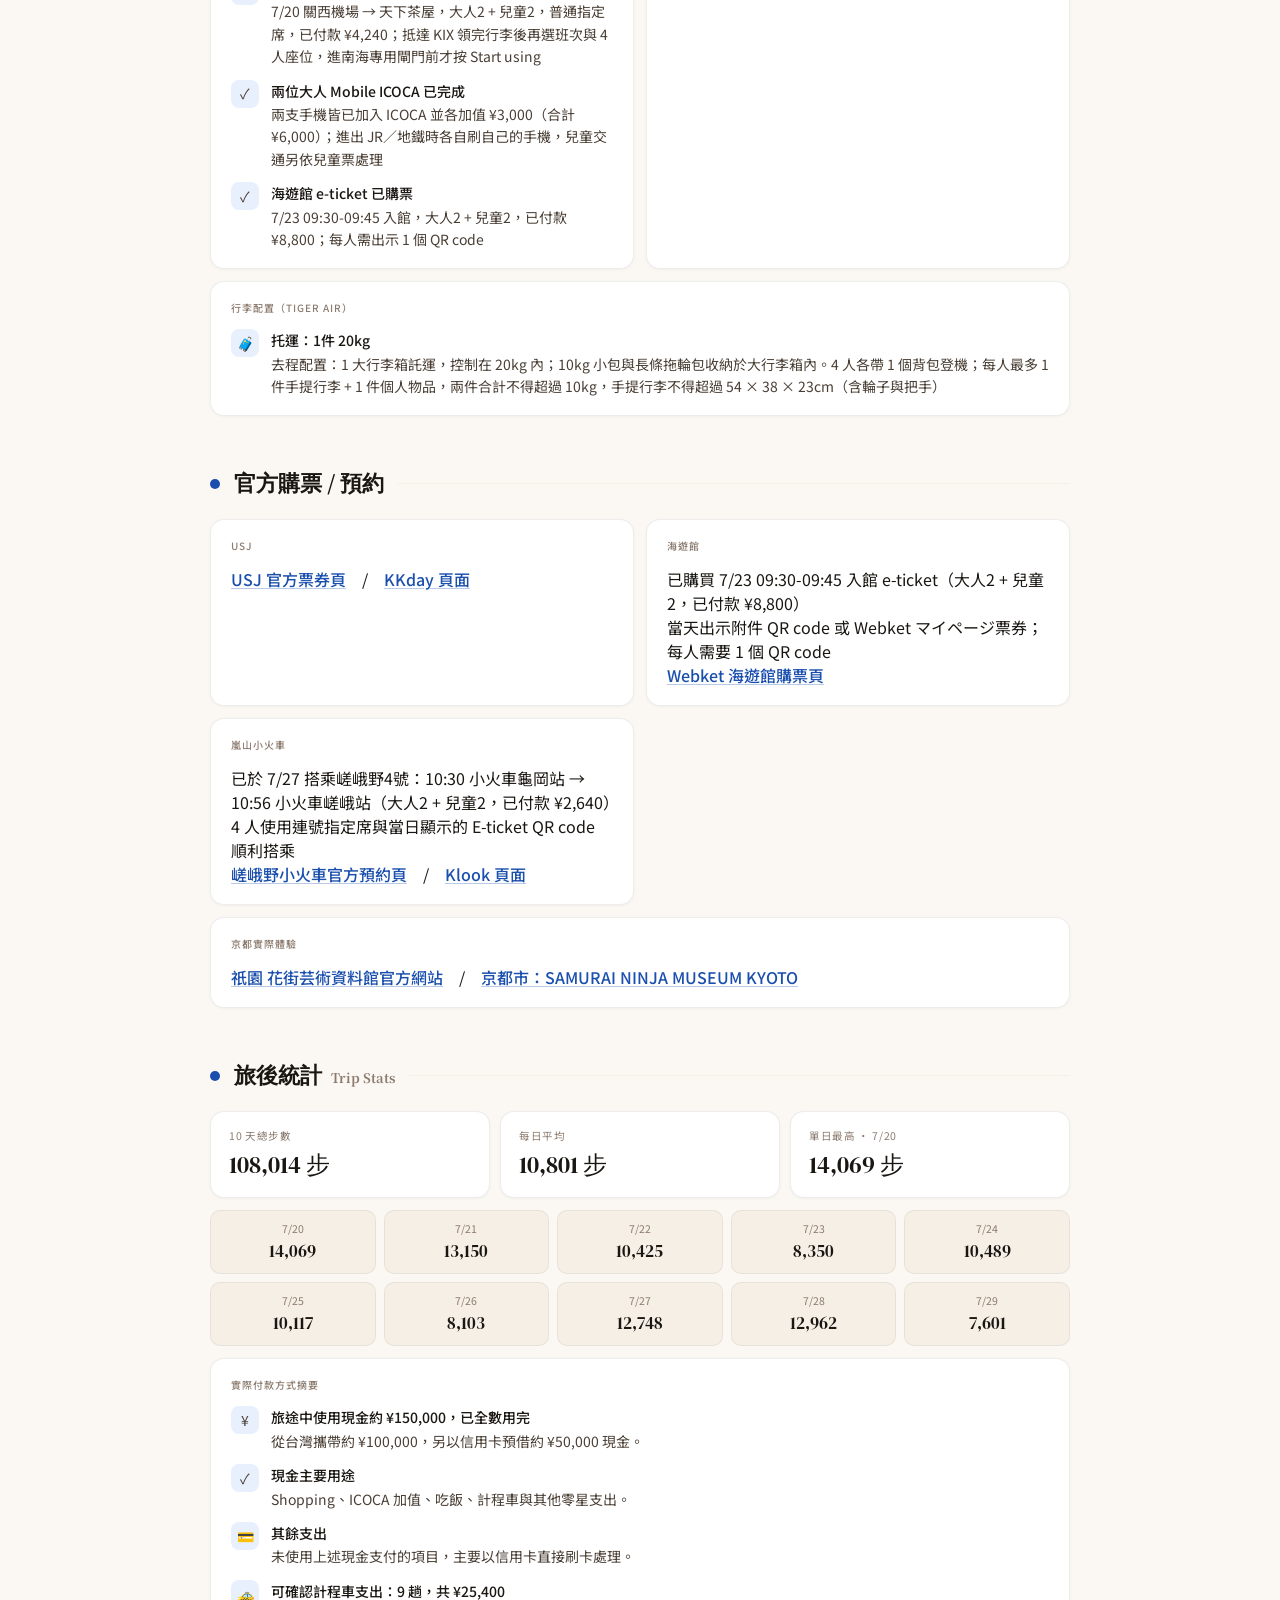
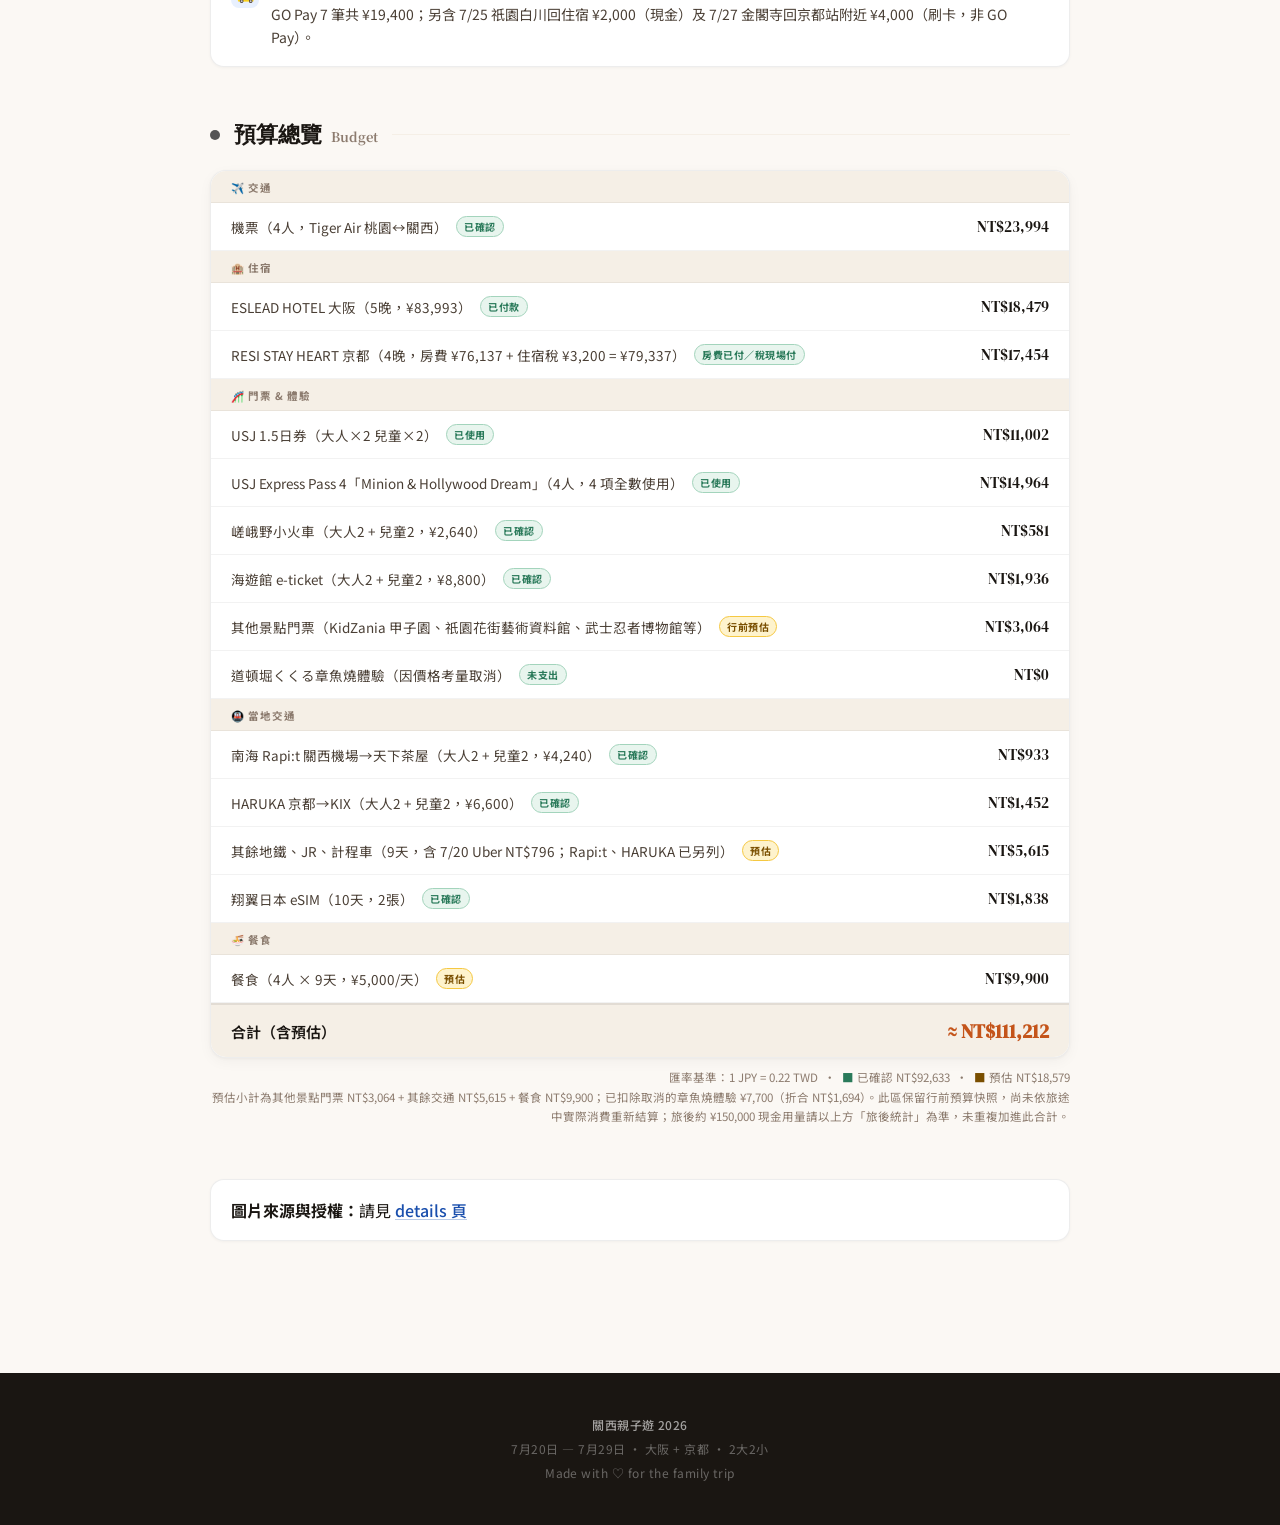
==== commit 7266a9cc: "Correct estimated budget total" ====
--- a/index.html
+++ b/index.html
@@ -1566,15 +1566,15 @@
 
       <div class="budget-row total">
         <div class="budget-label">合計（含預估）</div>
-        <span class="amount">≈ NT$112,906</span>
+        <span class="amount">≈ NT$111,212</span>
       </div>
     </div>
 
     <div class="budget-note">
       匯率基準：1 JPY = 0.22 TWD &nbsp;·&nbsp;
       <span style="color:#2A7A5A">■</span> 已確認 NT$92,633 &nbsp;·&nbsp;
-      <span style="color:#7A4F00">■</span> 預估 NT$20,273<br>
-      此區保留行前預算快照，尚未依旅途中實際消費重新結算；旅後約 ¥150,000 現金用量請以上方「旅後統計」為準，未重複加進此合計。
+      <span style="color:#7A4F00">■</span> 預估 NT$18,579<br>
+      預估小計為其他景點門票 NT$3,064 + 其餘交通 NT$5,615 + 餐食 NT$9,900；已扣除取消的章魚燒體驗 ¥7,700（折合 NT$1,694）。此區保留行前預算快照，尚未依旅途中實際消費重新結算；旅後約 ¥150,000 現金用量請以上方「旅後統計」為準，未重複加進此合計。
     </div>
   </section>
 
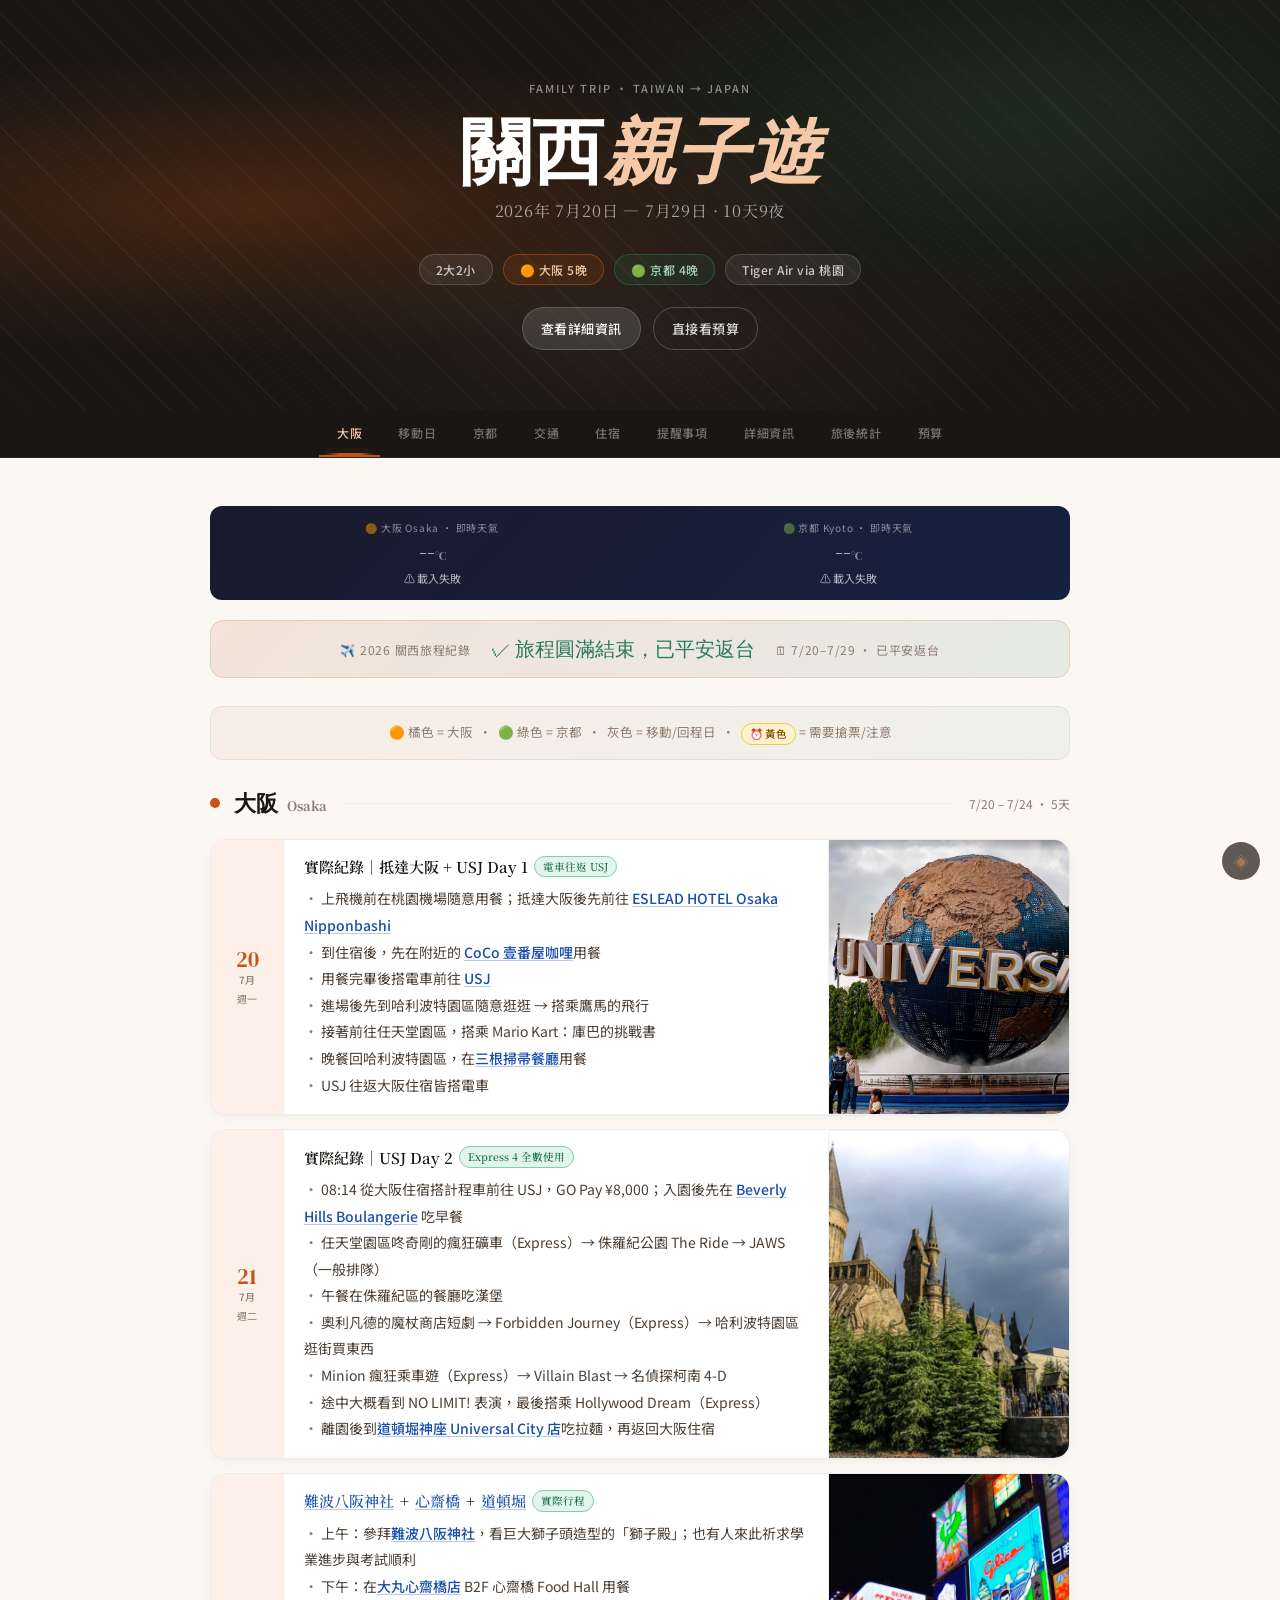
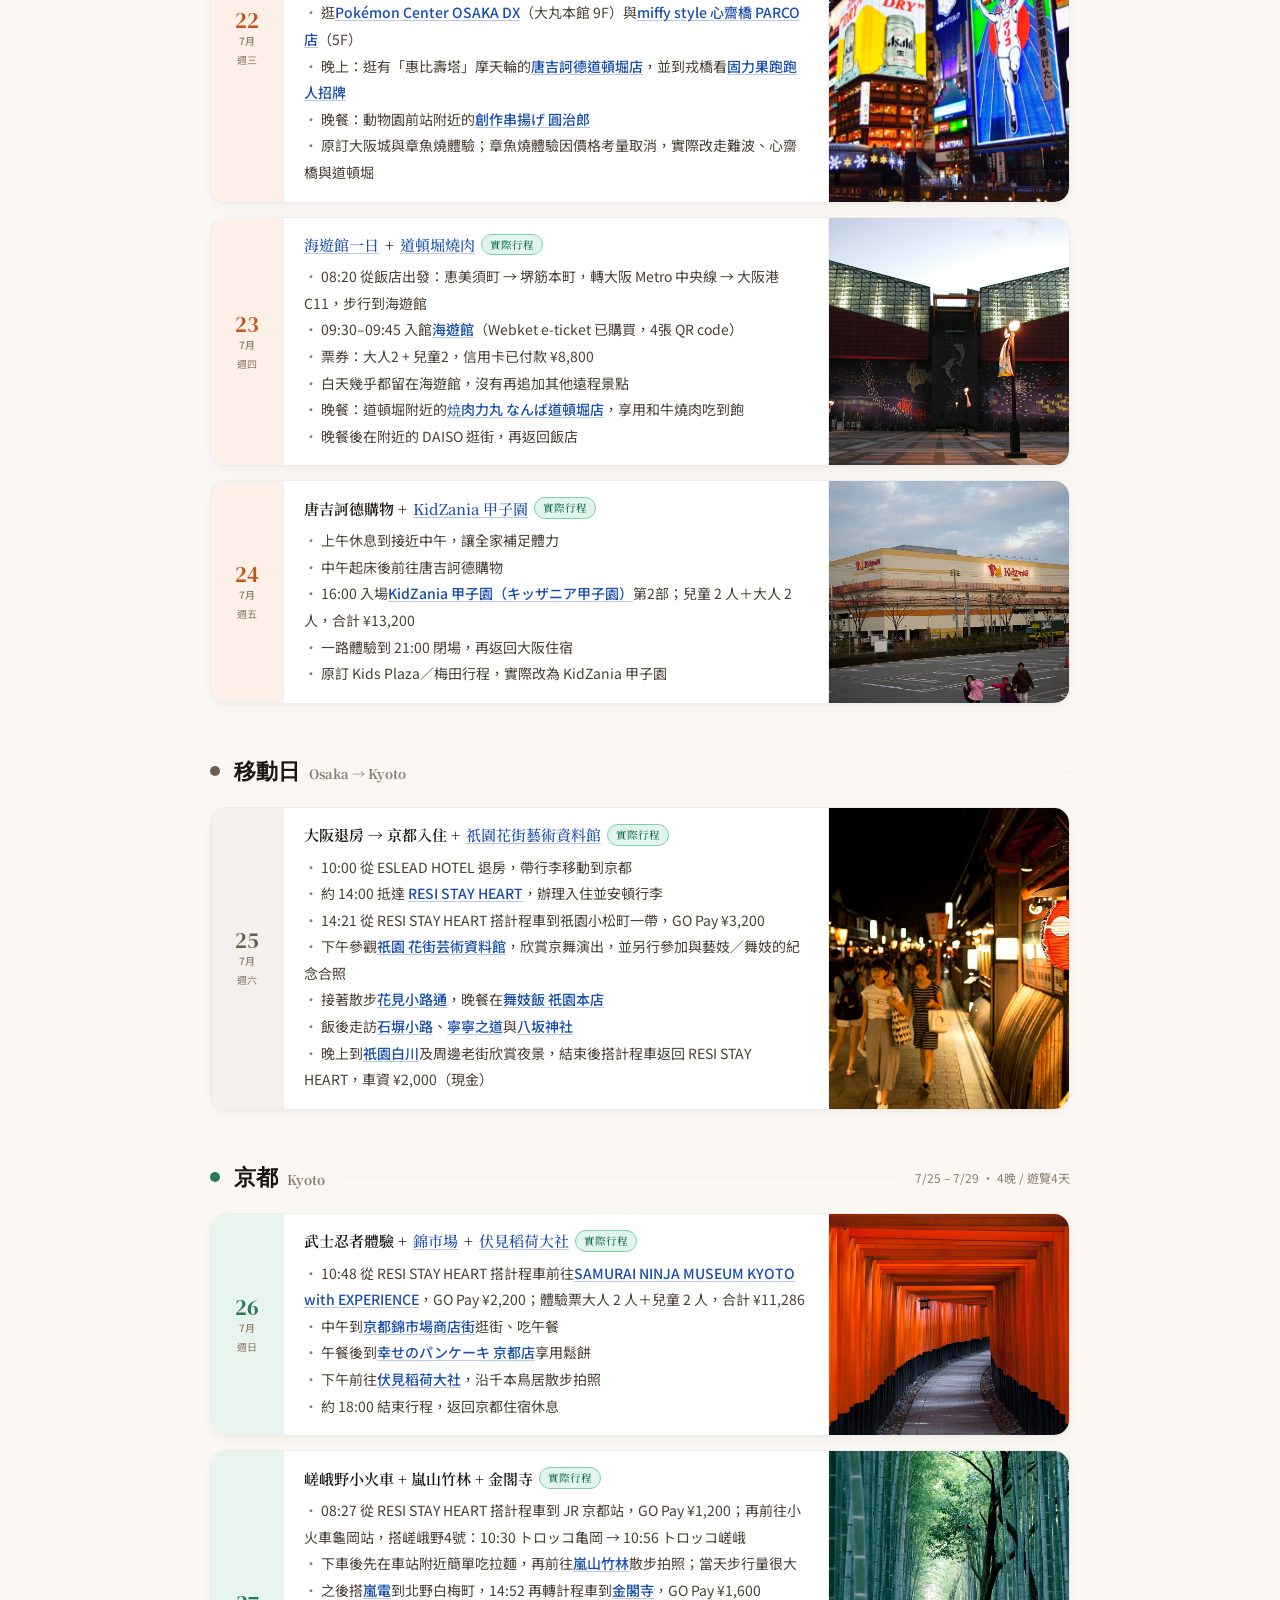
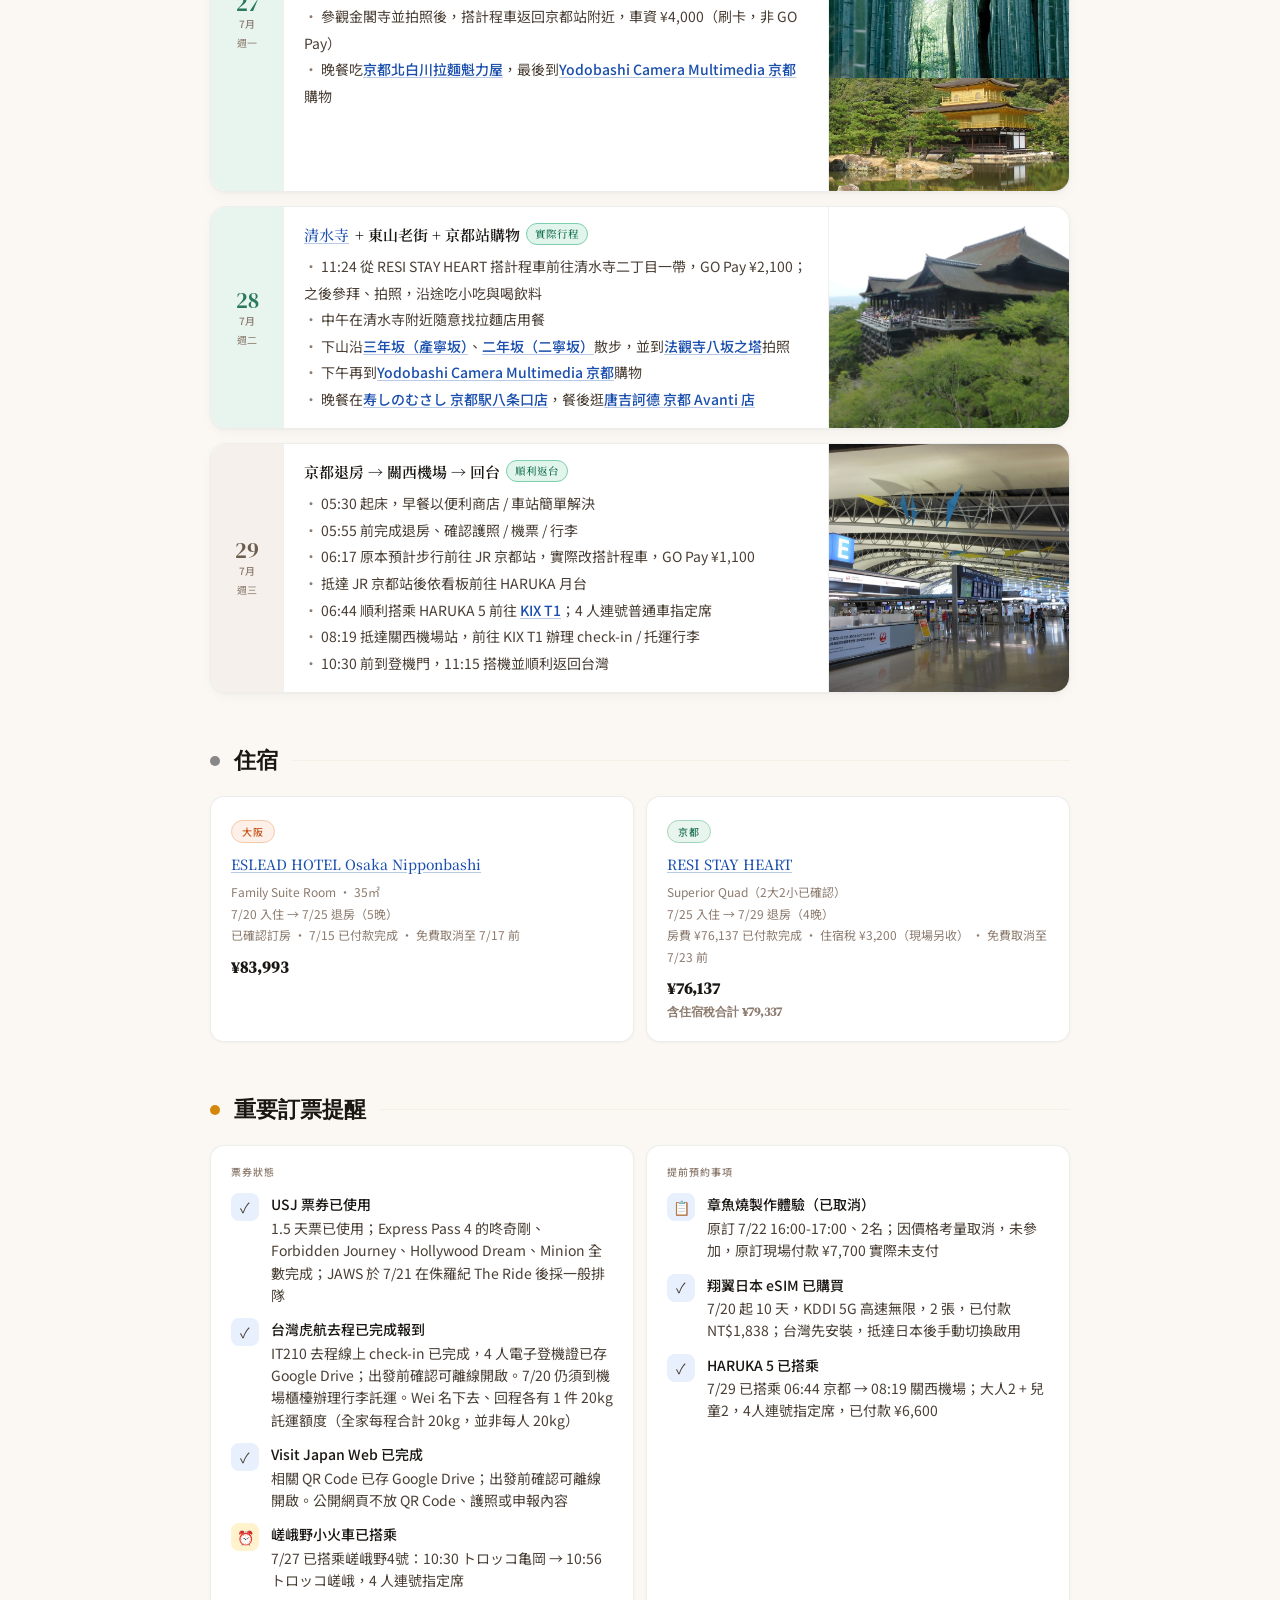
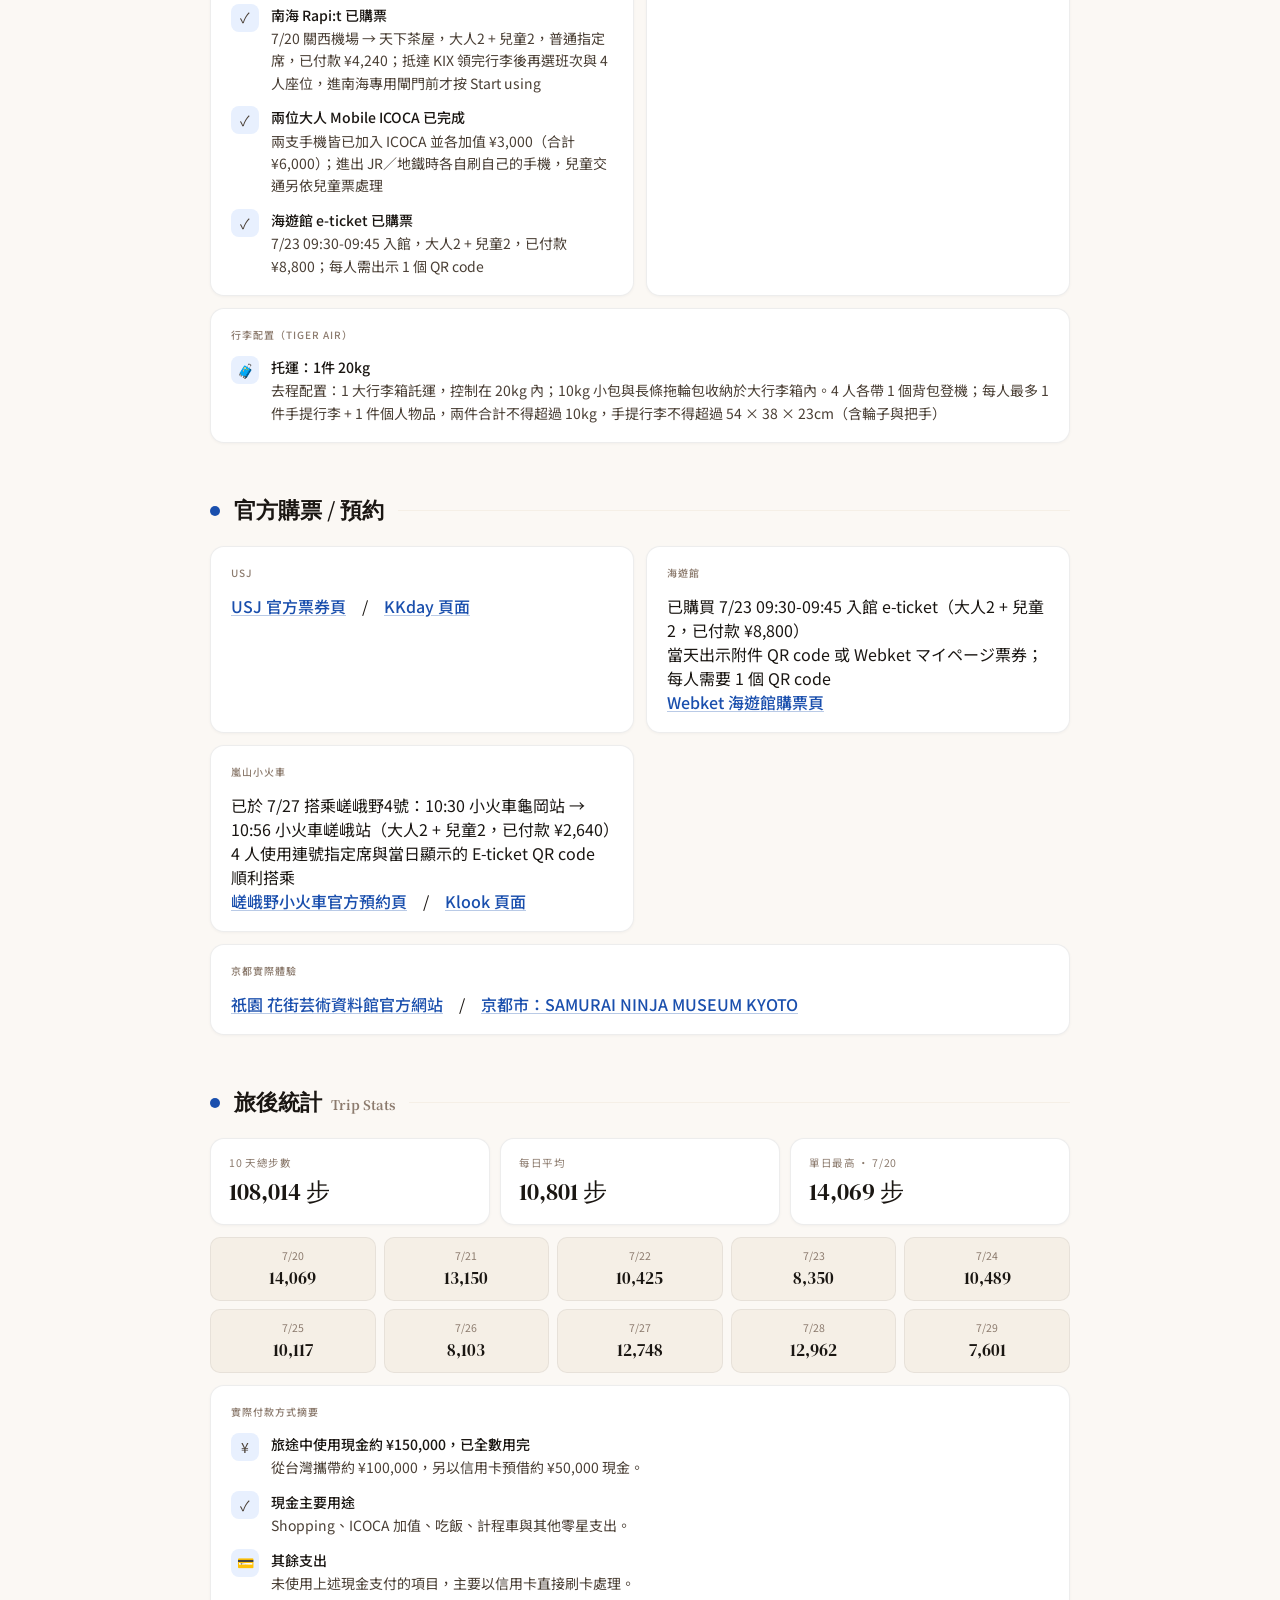
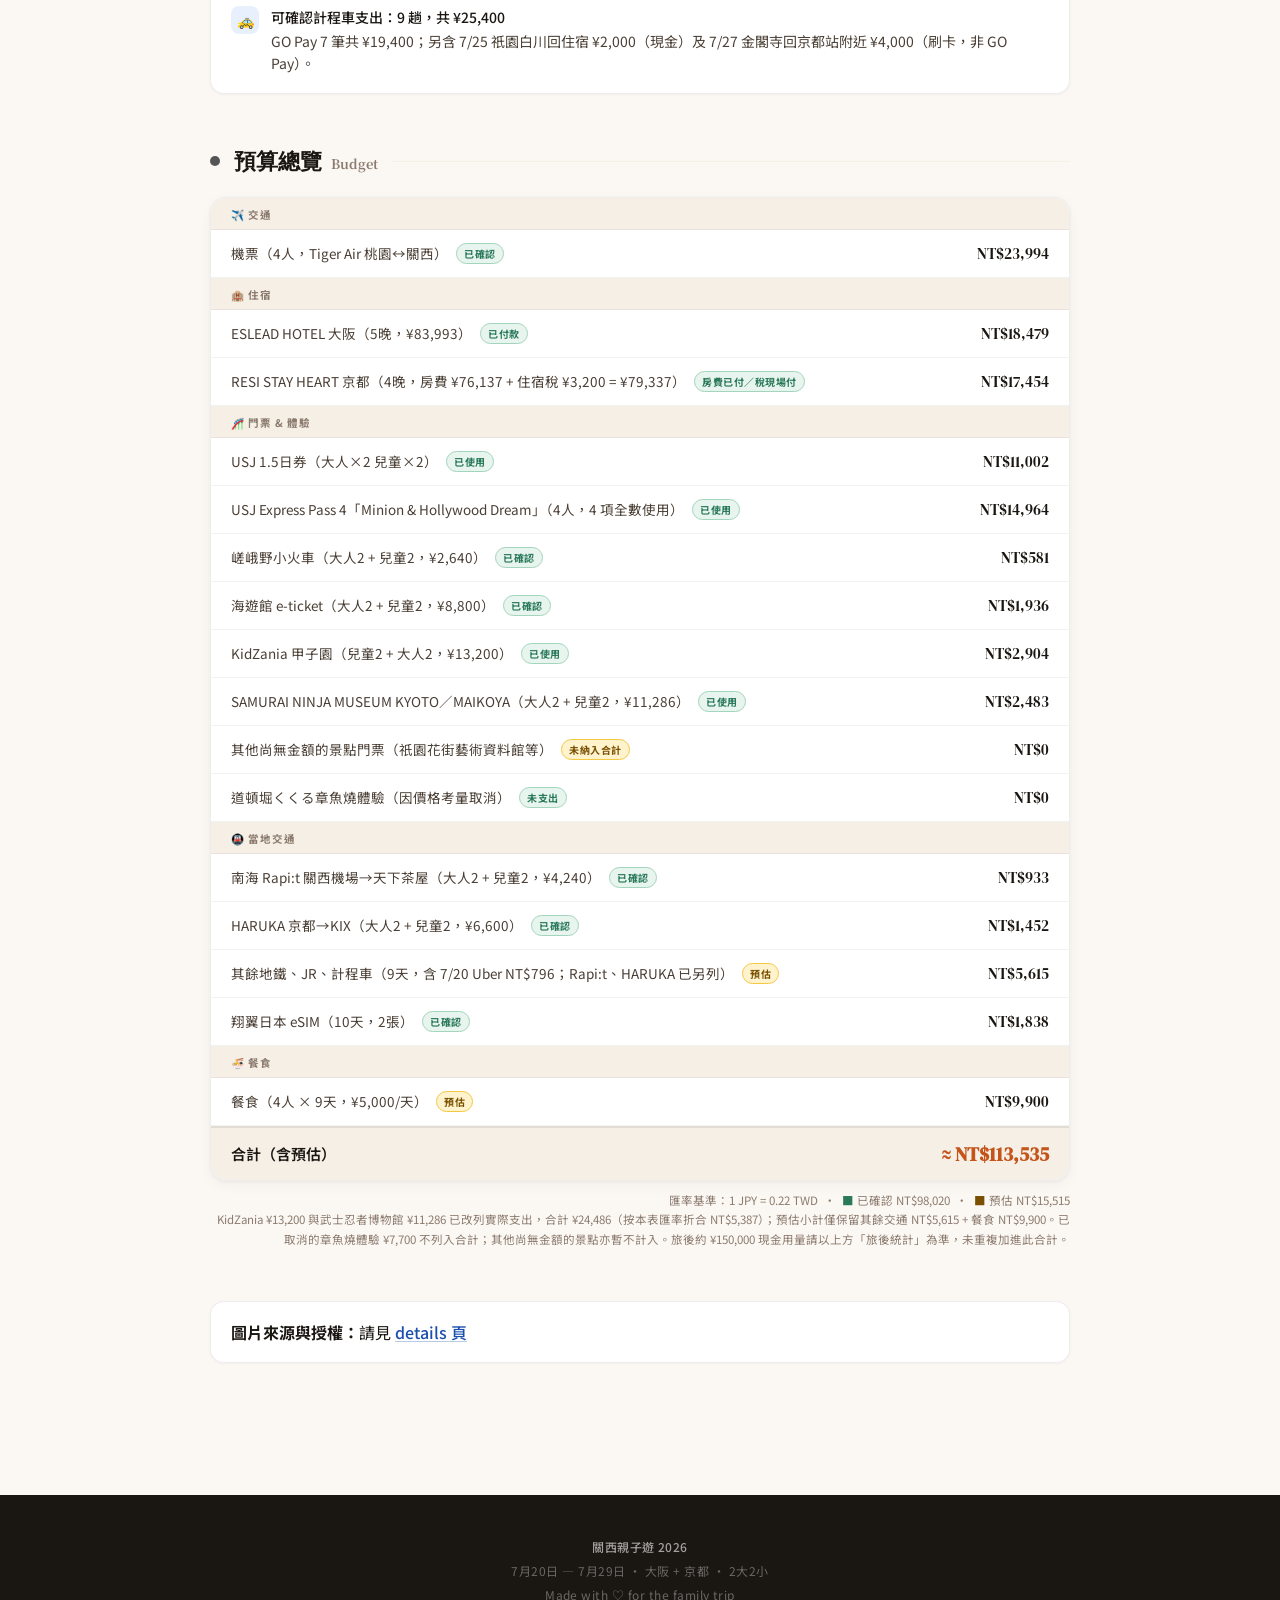
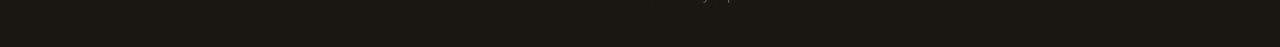
==== commit 78ec0649: "Record KidZania and ninja museum costs" ====
--- a/index.html
+++ b/index.html
@@ -1099,7 +1099,7 @@
         <div class="day-items">
           <span class="dot-item">上午休息到接近中午，讓全家補足體力</span>
           <span class="dot-item">中午起床後前往唐吉訶德購物</span>
-          <span class="dot-item">16:00 入場<a class="map-link" href="https://www.google.com/maps/search/?api=1&query=KidZania+Koshien" target="_blank" rel="noopener">KidZania 甲子園（キッザニア甲子園）</a>第2部</span>
+          <span class="dot-item">16:00 入場<a class="map-link" href="https://www.google.com/maps/search/?api=1&query=KidZania+Koshien" target="_blank" rel="noopener">KidZania 甲子園（キッザニア甲子園）</a>第2部；兒童 2 人＋大人 2 人，合計 ¥13,200</span>
           <span class="dot-item">一路體驗到 21:00 閉場，再返回大阪住宿</span>
           <span class="dot-item">原訂 Kids Plaza／梅田行程，實際改為 KidZania 甲子園</span>
         </div>
@@ -1166,7 +1166,7 @@
           <span class="badge badge-teal">實際行程</span>
         </div>
         <div class="day-items">
-          <span class="dot-item">10:48 從 RESI STAY HEART 搭計程車前往<a class="map-link" href="https://www.google.com/maps/search/?api=1&query=SAMURAI+NINJA+MUSEUM+KYOTO+with+EXPERIENCE" target="_blank" rel="noopener">SAMURAI NINJA MUSEUM KYOTO with EXPERIENCE</a>，GO Pay ¥2,200</span>
+          <span class="dot-item">10:48 從 RESI STAY HEART 搭計程車前往<a class="map-link" href="https://www.google.com/maps/search/?api=1&query=SAMURAI+NINJA+MUSEUM+KYOTO+with+EXPERIENCE" target="_blank" rel="noopener">SAMURAI NINJA MUSEUM KYOTO with EXPERIENCE</a>，GO Pay ¥2,200；體驗票大人 2 人＋兒童 2 人，合計 ¥11,286</span>
           <span class="dot-item">中午到<a class="map-link" href="https://www.google.com/maps/search/?api=1&query=Nishiki+Market+Kyoto" target="_blank" rel="noopener">京都錦市場商店街</a>逛街、吃午餐</span>
           <span class="dot-item">午餐後到<a class="map-link" href="https://www.google.com/maps/search/?api=1&query=A+Happy+Pancake+Kyoto" target="_blank" rel="noopener">幸せのパンケーキ 京都店</a>享用鬆餅</span>
           <span class="dot-item">下午前往<a class="map-link" href="https://www.google.com/maps/search/?api=1&query=Fushimi+Inari+Taisha" target="_blank" rel="noopener">伏見稻荷大社</a>，沿千本鳥居散步拍照</span>
@@ -1532,8 +1532,16 @@
         <span class="amount">NT$1,936</span>
       </div>
       <div class="budget-row">
-        <div class="budget-label">其他景點門票（KidZania 甲子園、祇園花街藝術資料館、武士忍者博物館等）<span class="budget-tag estimated">行前預估</span></div>
-        <span class="amount">NT$3,064</span>
+        <div class="budget-label">KidZania 甲子園（兒童2 + 大人2，¥13,200）<span class="budget-tag confirmed">已使用</span></div>
+        <span class="amount">NT$2,904</span>
+      </div>
+      <div class="budget-row">
+        <div class="budget-label">SAMURAI NINJA MUSEUM KYOTO／MAIKOYA（大人2 + 兒童2，¥11,286）<span class="budget-tag confirmed">已使用</span></div>
+        <span class="amount">NT$2,483</span>
+      </div>
+      <div class="budget-row">
+        <div class="budget-label">其他尚無金額的景點門票（祇園花街藝術資料館等）<span class="budget-tag estimated">未納入合計</span></div>
+        <span class="amount">NT$0</span>
       </div>
       <div class="budget-row">
         <div class="budget-label">道頓堀くくる章魚燒體驗（因價格考量取消）<span class="budget-tag confirmed">未支出</span></div>
@@ -1566,15 +1574,15 @@
 
       <div class="budget-row total">
         <div class="budget-label">合計（含預估）</div>
-        <span class="amount">≈ NT$111,212</span>
+        <span class="amount">≈ NT$113,535</span>
       </div>
     </div>
 
     <div class="budget-note">
       匯率基準：1 JPY = 0.22 TWD &nbsp;·&nbsp;
-      <span style="color:#2A7A5A">■</span> 已確認 NT$92,633 &nbsp;·&nbsp;
-      <span style="color:#7A4F00">■</span> 預估 NT$18,579<br>
-      預估小計為其他景點門票 NT$3,064 + 其餘交通 NT$5,615 + 餐食 NT$9,900；已扣除取消的章魚燒體驗 ¥7,700（折合 NT$1,694）。此區保留行前預算快照，尚未依旅途中實際消費重新結算；旅後約 ¥150,000 現金用量請以上方「旅後統計」為準，未重複加進此合計。
+      <span style="color:#2A7A5A">■</span> 已確認 NT$98,020 &nbsp;·&nbsp;
+      <span style="color:#7A4F00">■</span> 預估 NT$15,515<br>
+      KidZania ¥13,200 與武士忍者博物館 ¥11,286 已改列實際支出，合計 ¥24,486（按本表匯率折合 NT$5,387）；預估小計僅保留其餘交通 NT$5,615 + 餐食 NT$9,900。已取消的章魚燒體驗 ¥7,700 不列入合計；其他尚無金額的景點亦暫不計入。旅後約 ¥150,000 現金用量請以上方「旅後統計」為準，未重複加進此合計。
     </div>
   </section>
 
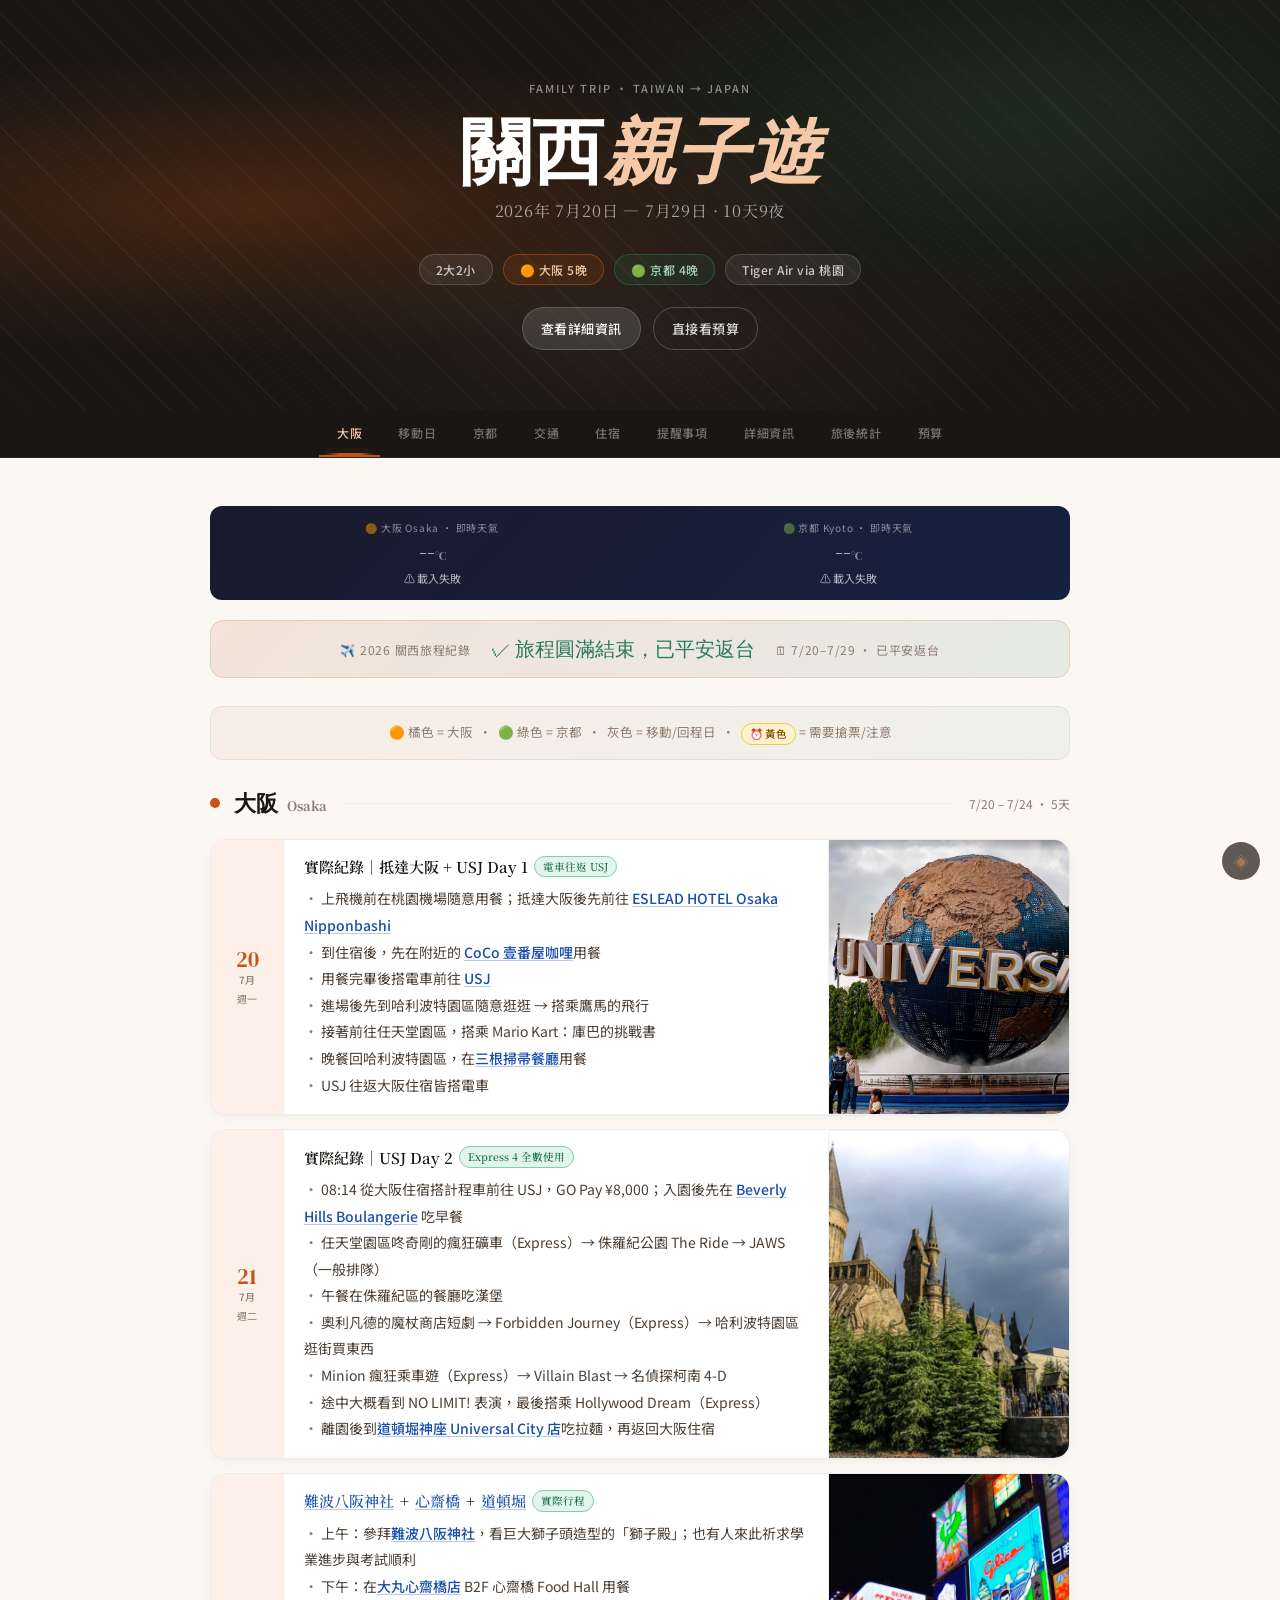
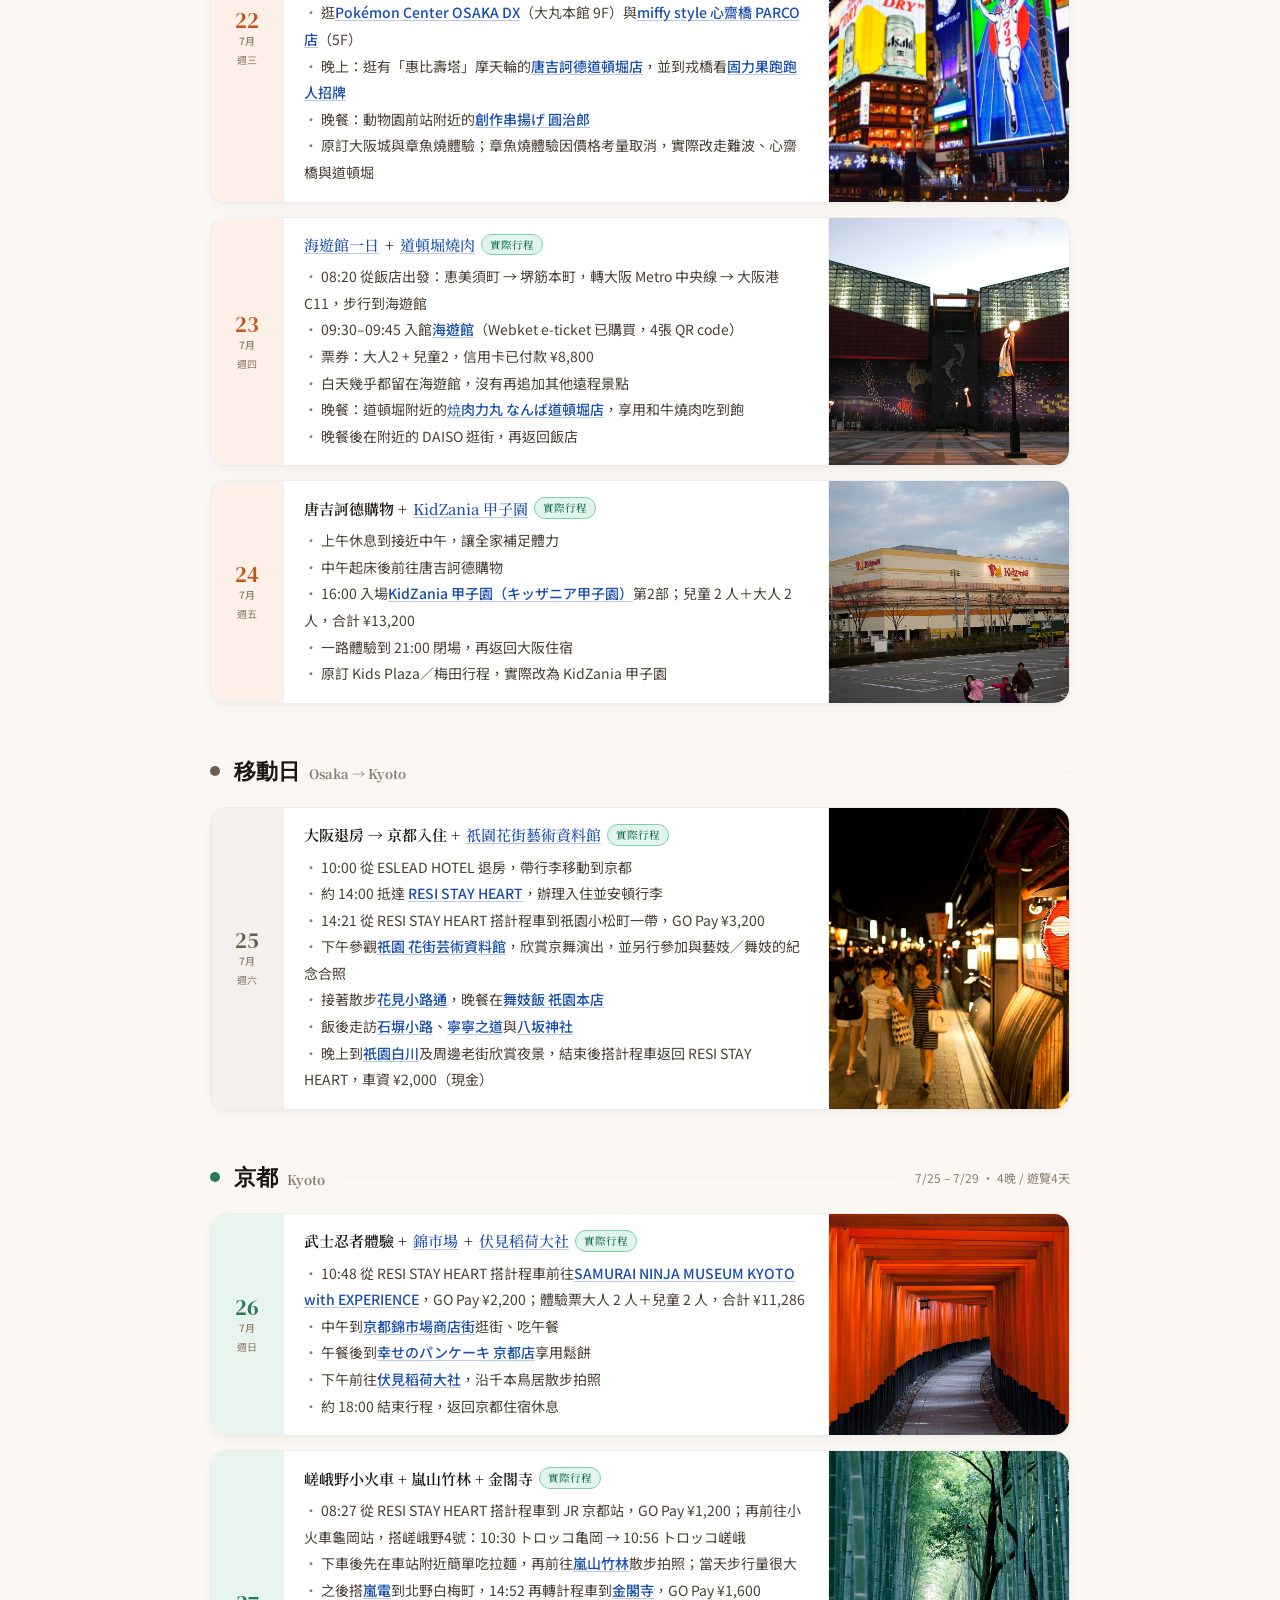
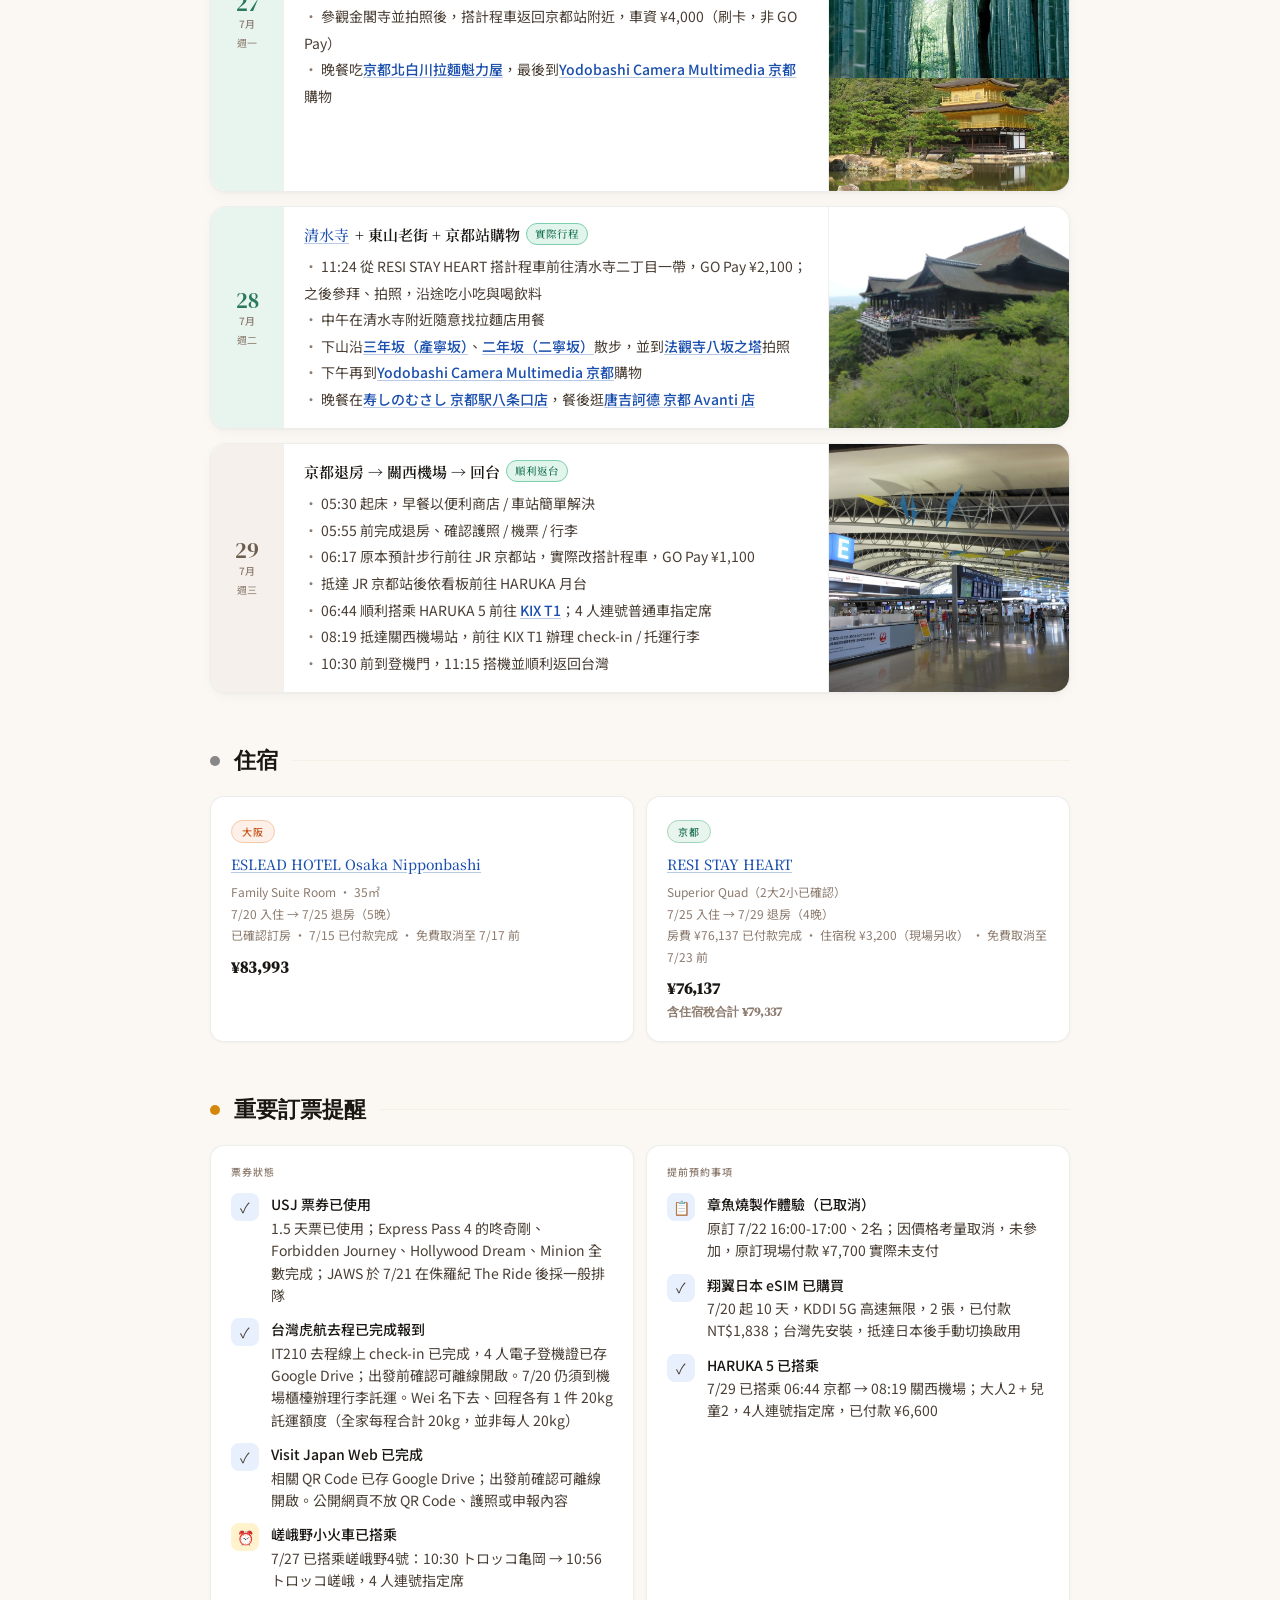
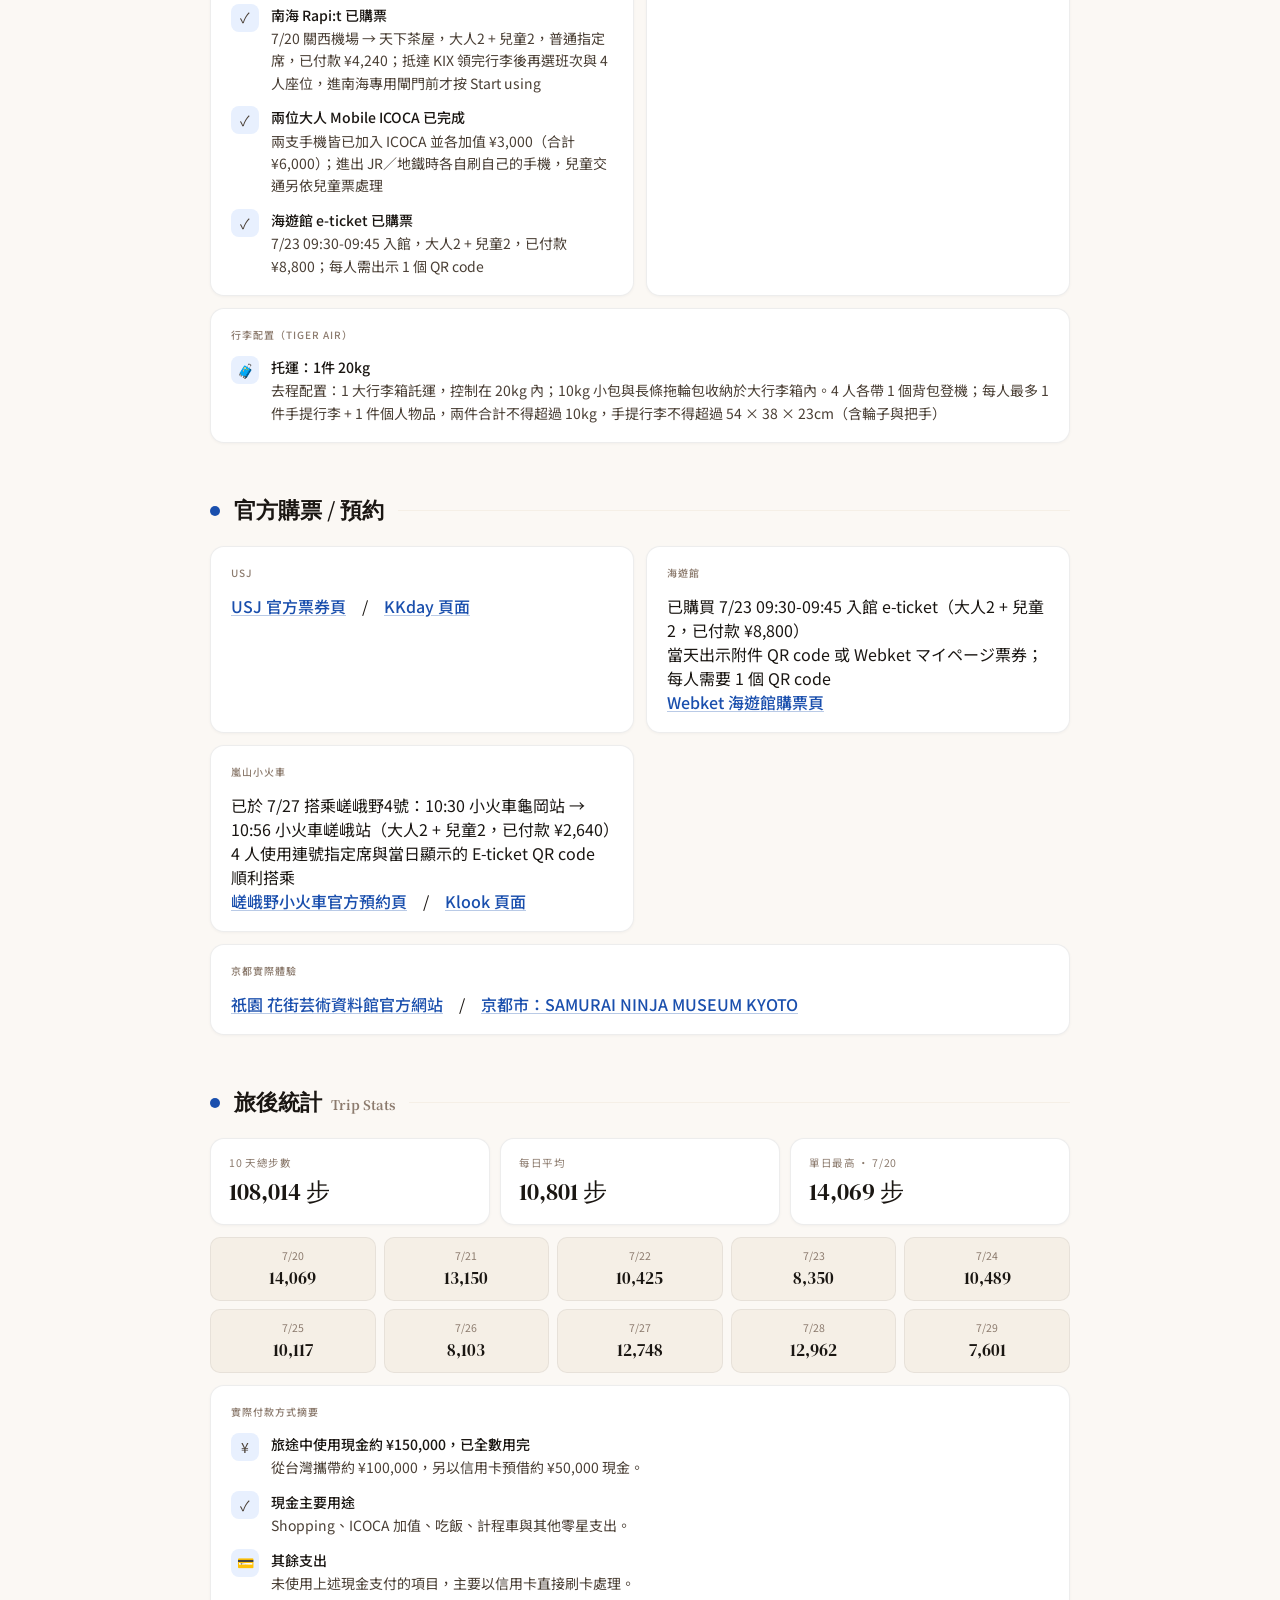
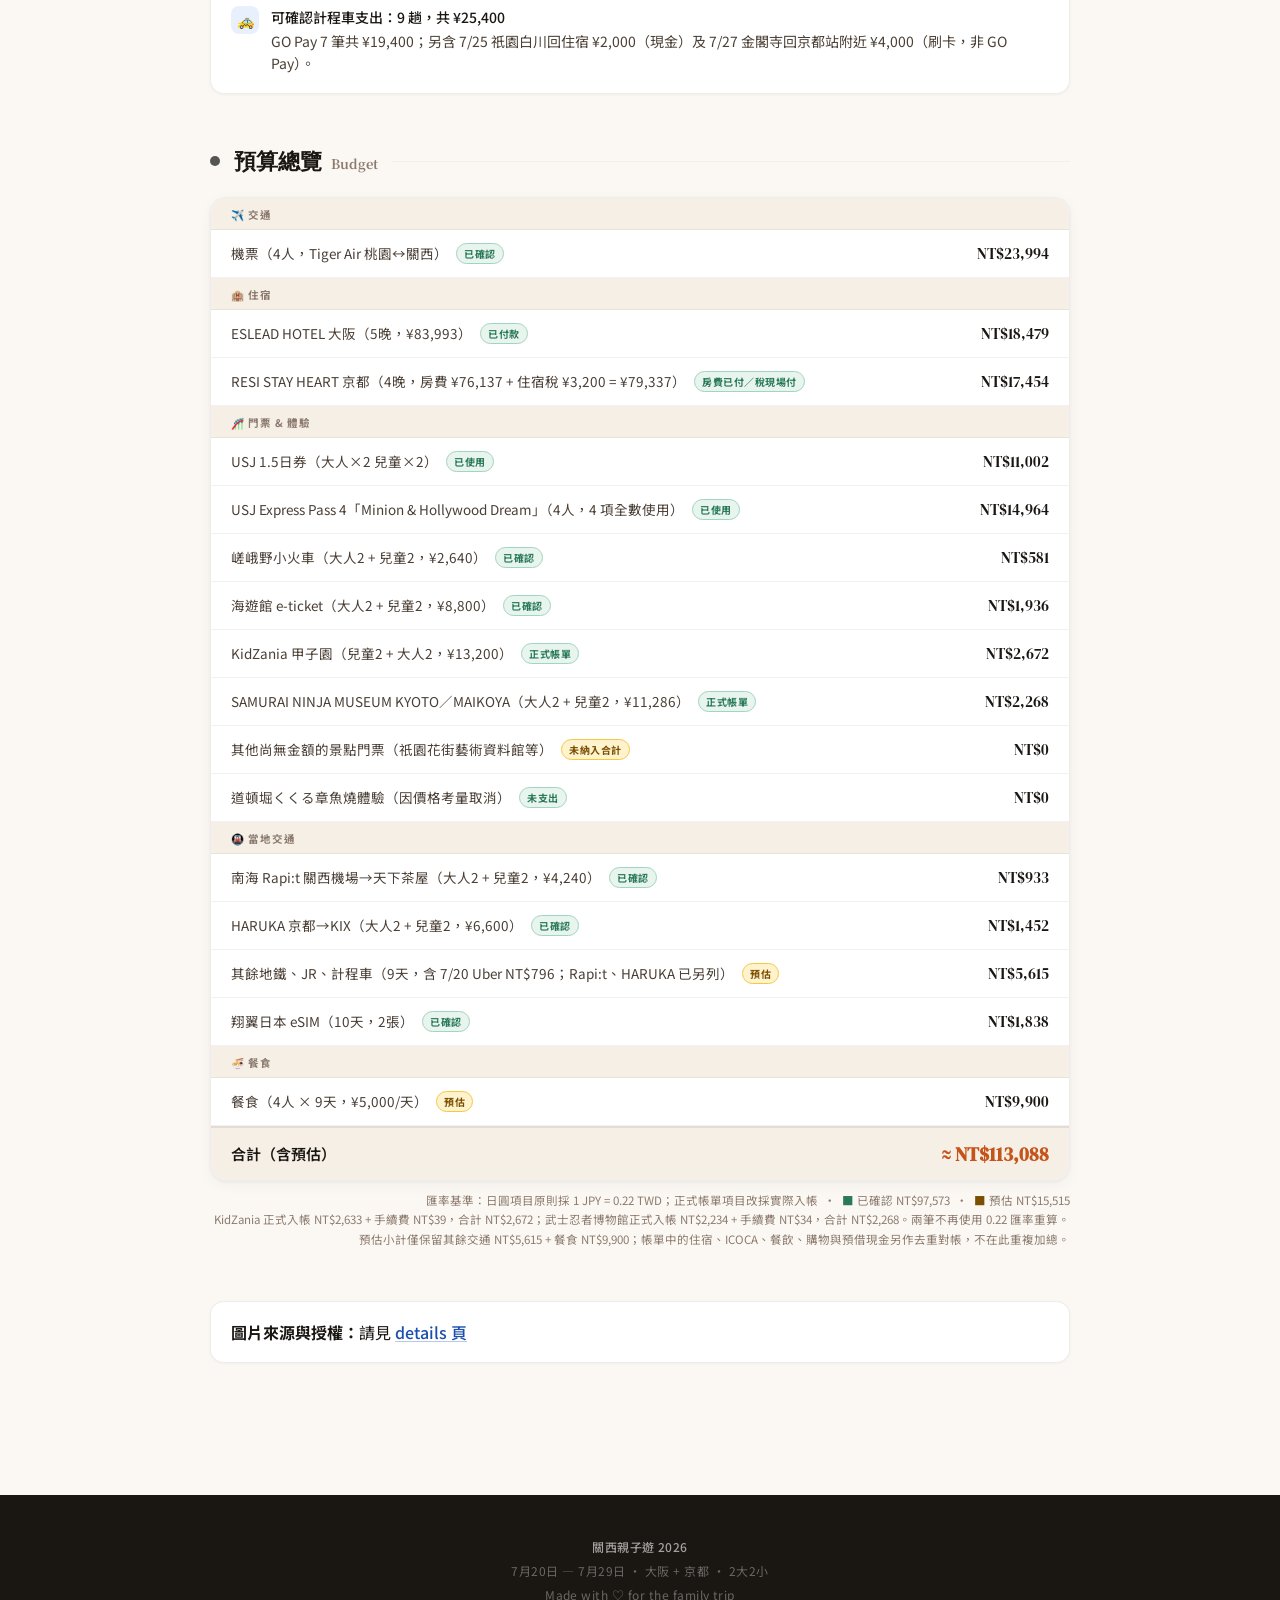
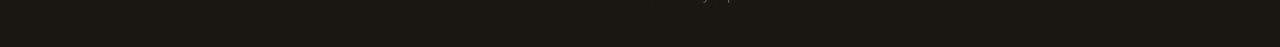
==== commit 1d146e4d: "Add deduplicated statement reconciliation" ====
--- a/index.html
+++ b/index.html
@@ -1532,12 +1532,12 @@
         <span class="amount">NT$1,936</span>
       </div>
       <div class="budget-row">
-        <div class="budget-label">KidZania 甲子園（兒童2 + 大人2，¥13,200）<span class="budget-tag confirmed">已使用</span></div>
-        <span class="amount">NT$2,904</span>
+        <div class="budget-label">KidZania 甲子園（兒童2 + 大人2，¥13,200）<span class="budget-tag confirmed">正式帳單</span></div>
+        <span class="amount">NT$2,672</span>
       </div>
       <div class="budget-row">
-        <div class="budget-label">SAMURAI NINJA MUSEUM KYOTO／MAIKOYA（大人2 + 兒童2，¥11,286）<span class="budget-tag confirmed">已使用</span></div>
-        <span class="amount">NT$2,483</span>
+        <div class="budget-label">SAMURAI NINJA MUSEUM KYOTO／MAIKOYA（大人2 + 兒童2，¥11,286）<span class="budget-tag confirmed">正式帳單</span></div>
+        <span class="amount">NT$2,268</span>
       </div>
       <div class="budget-row">
         <div class="budget-label">其他尚無金額的景點門票（祇園花街藝術資料館等）<span class="budget-tag estimated">未納入合計</span></div>
@@ -1574,15 +1574,15 @@
 
       <div class="budget-row total">
         <div class="budget-label">合計（含預估）</div>
-        <span class="amount">≈ NT$113,535</span>
+        <span class="amount">≈ NT$113,088</span>
       </div>
     </div>
 
     <div class="budget-note">
-      匯率基準：1 JPY = 0.22 TWD &nbsp;·&nbsp;
-      <span style="color:#2A7A5A">■</span> 已確認 NT$98,020 &nbsp;·&nbsp;
+      匯率基準：日圓項目原則採 1 JPY = 0.22 TWD；正式帳單項目改採實際入帳 &nbsp;·&nbsp;
+      <span style="color:#2A7A5A">■</span> 已確認 NT$97,573 &nbsp;·&nbsp;
       <span style="color:#7A4F00">■</span> 預估 NT$15,515<br>
-      KidZania ¥13,200 與武士忍者博物館 ¥11,286 已改列實際支出，合計 ¥24,486（按本表匯率折合 NT$5,387）；預估小計僅保留其餘交通 NT$5,615 + 餐食 NT$9,900。已取消的章魚燒體驗 ¥7,700 不列入合計；其他尚無金額的景點亦暫不計入。旅後約 ¥150,000 現金用量請以上方「旅後統計」為準，未重複加進此合計。
+      KidZania 正式入帳 NT$2,633 + 手續費 NT$39，合計 NT$2,672；武士忍者博物館正式入帳 NT$2,234 + 手續費 NT$34，合計 NT$2,268。兩筆不再使用 0.22 匯率重算。預估小計僅保留其餘交通 NT$5,615 + 餐食 NT$9,900；帳單中的住宿、ICOCA、餐飲、購物與預借現金另作去重對帳，不在此重複加總。
     </div>
   </section>
 
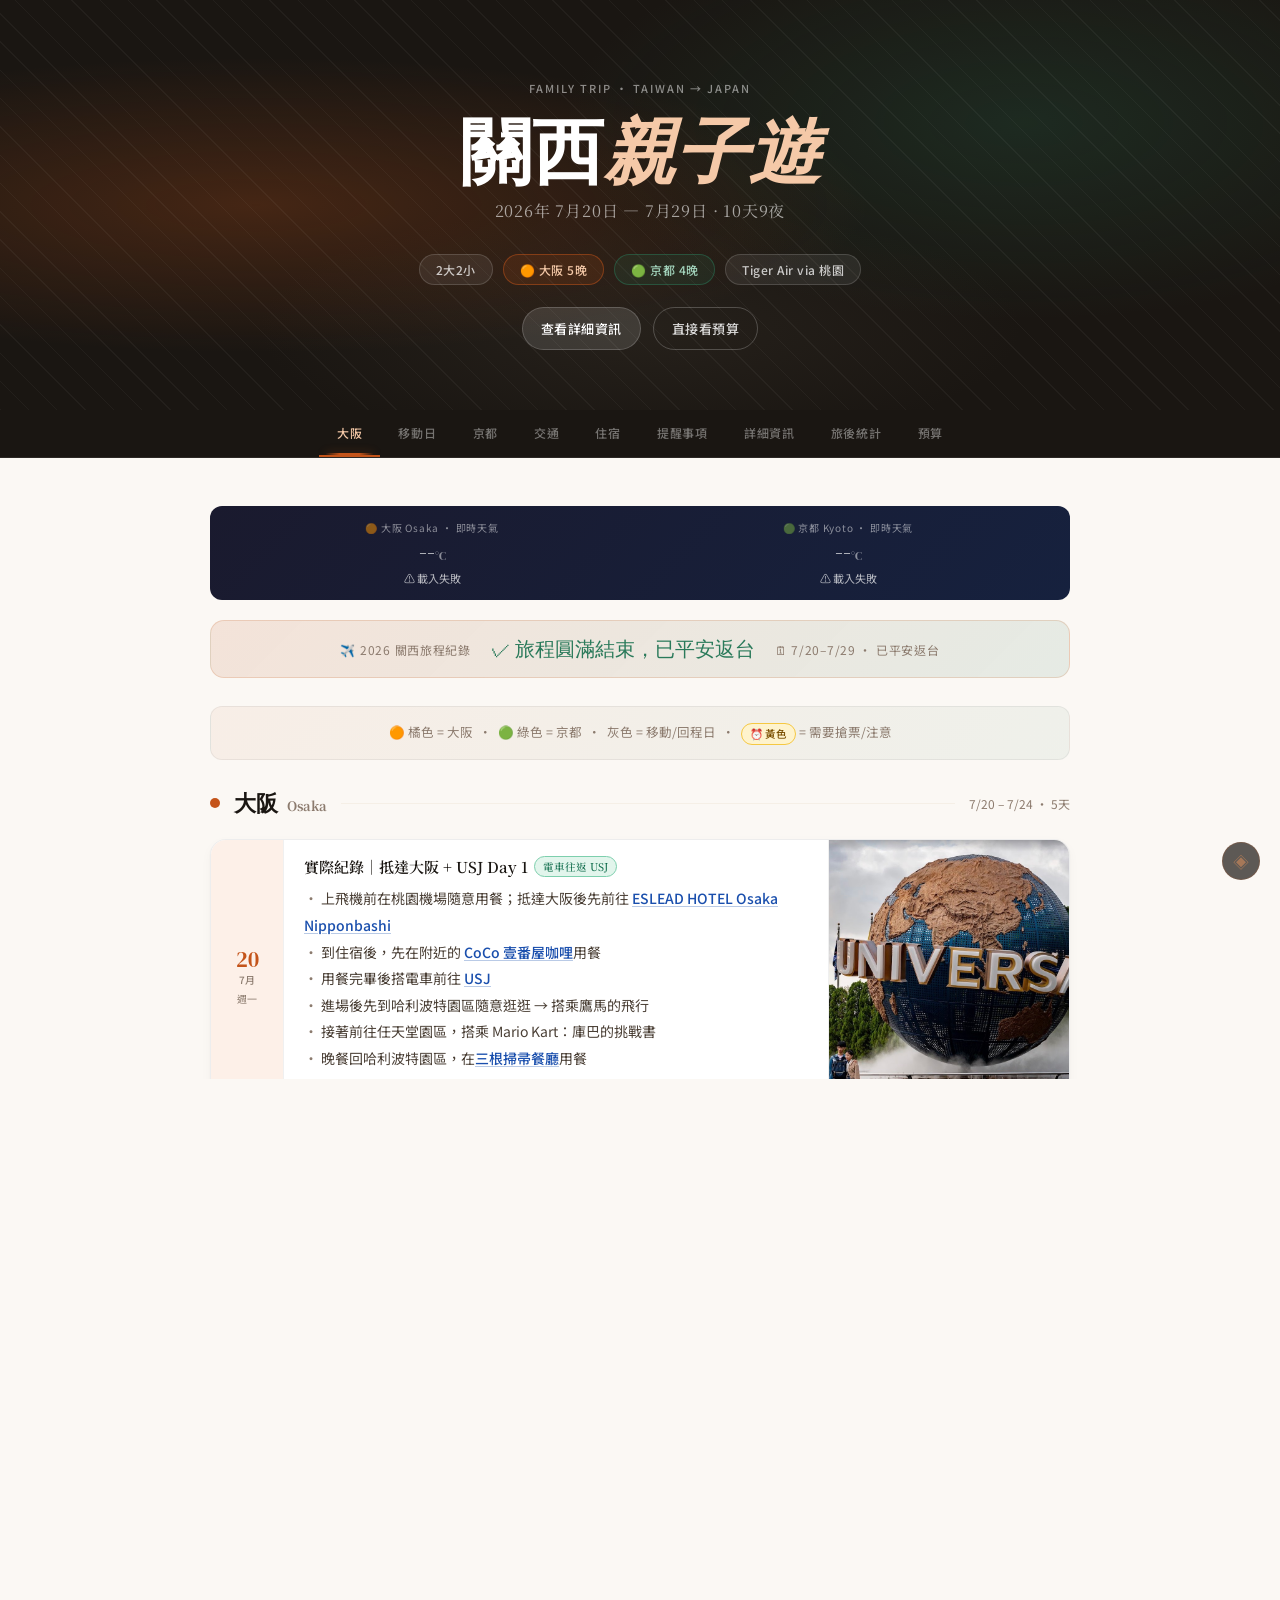
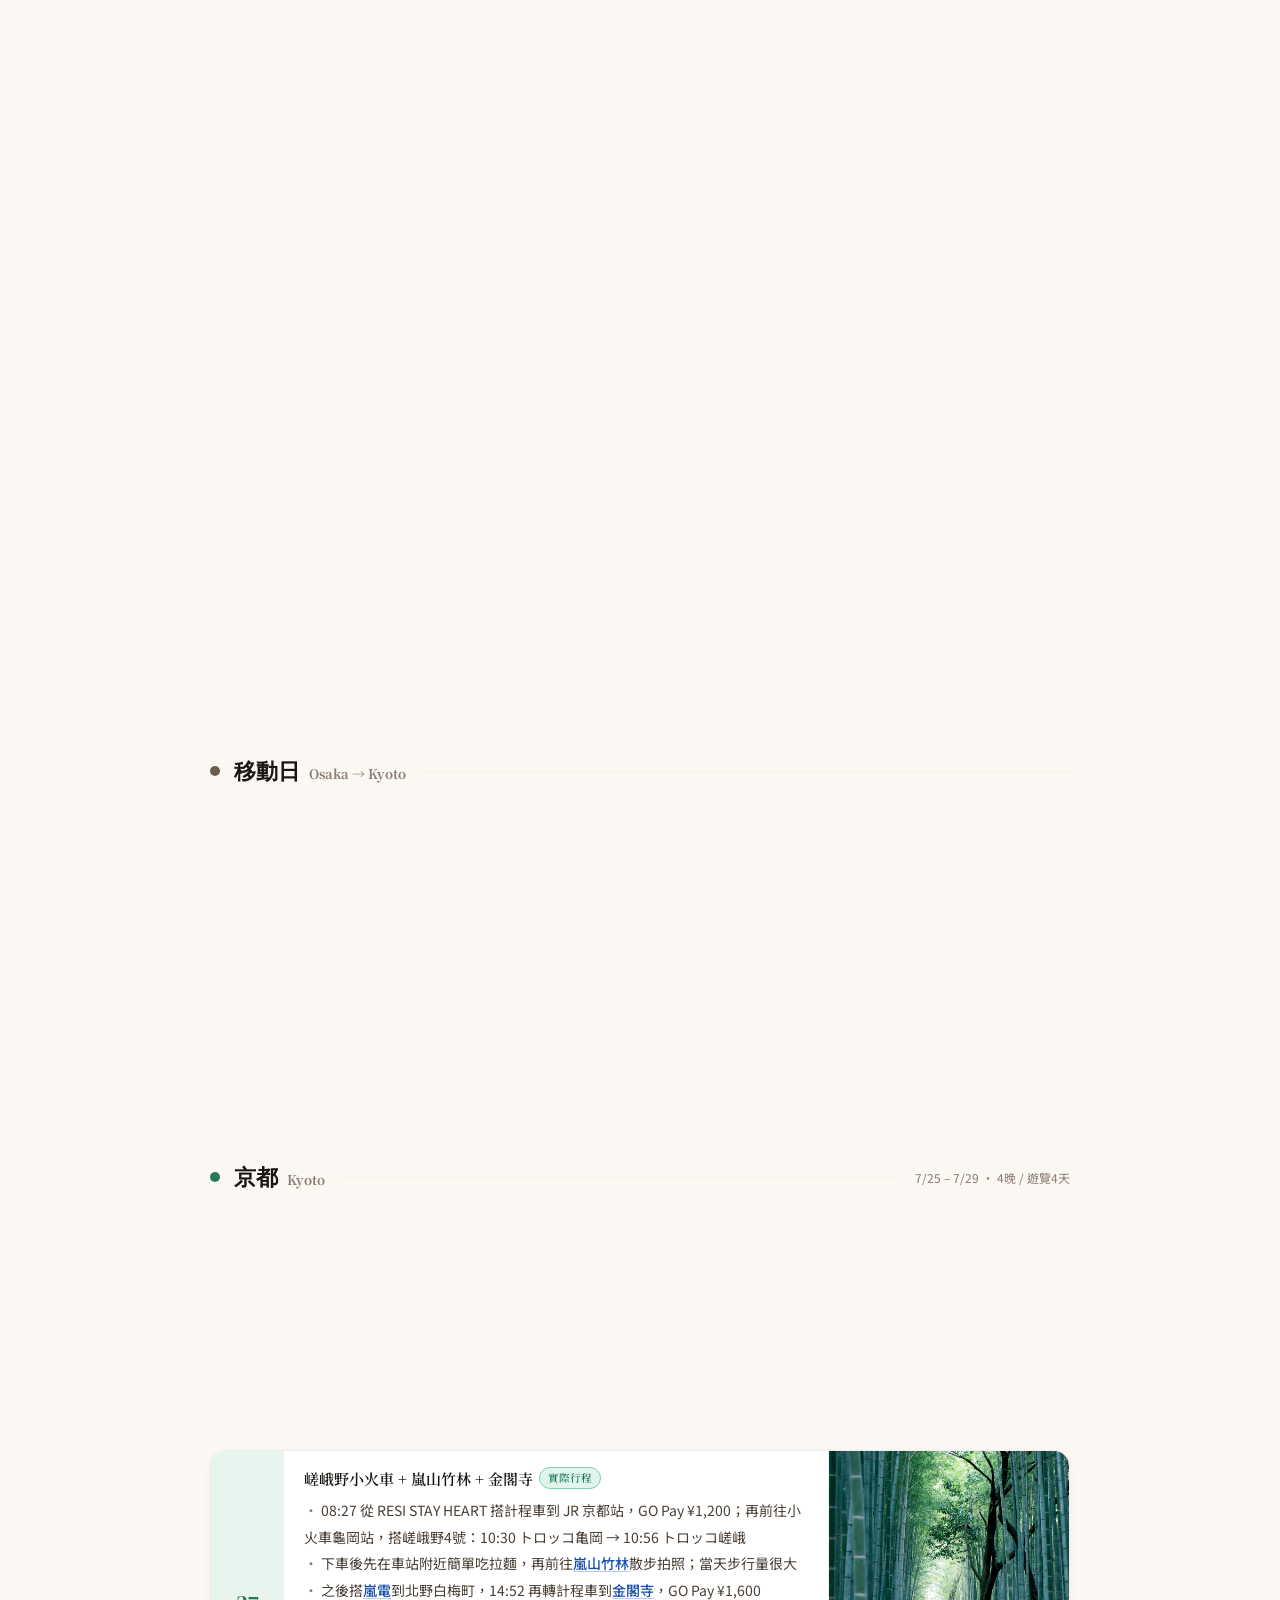
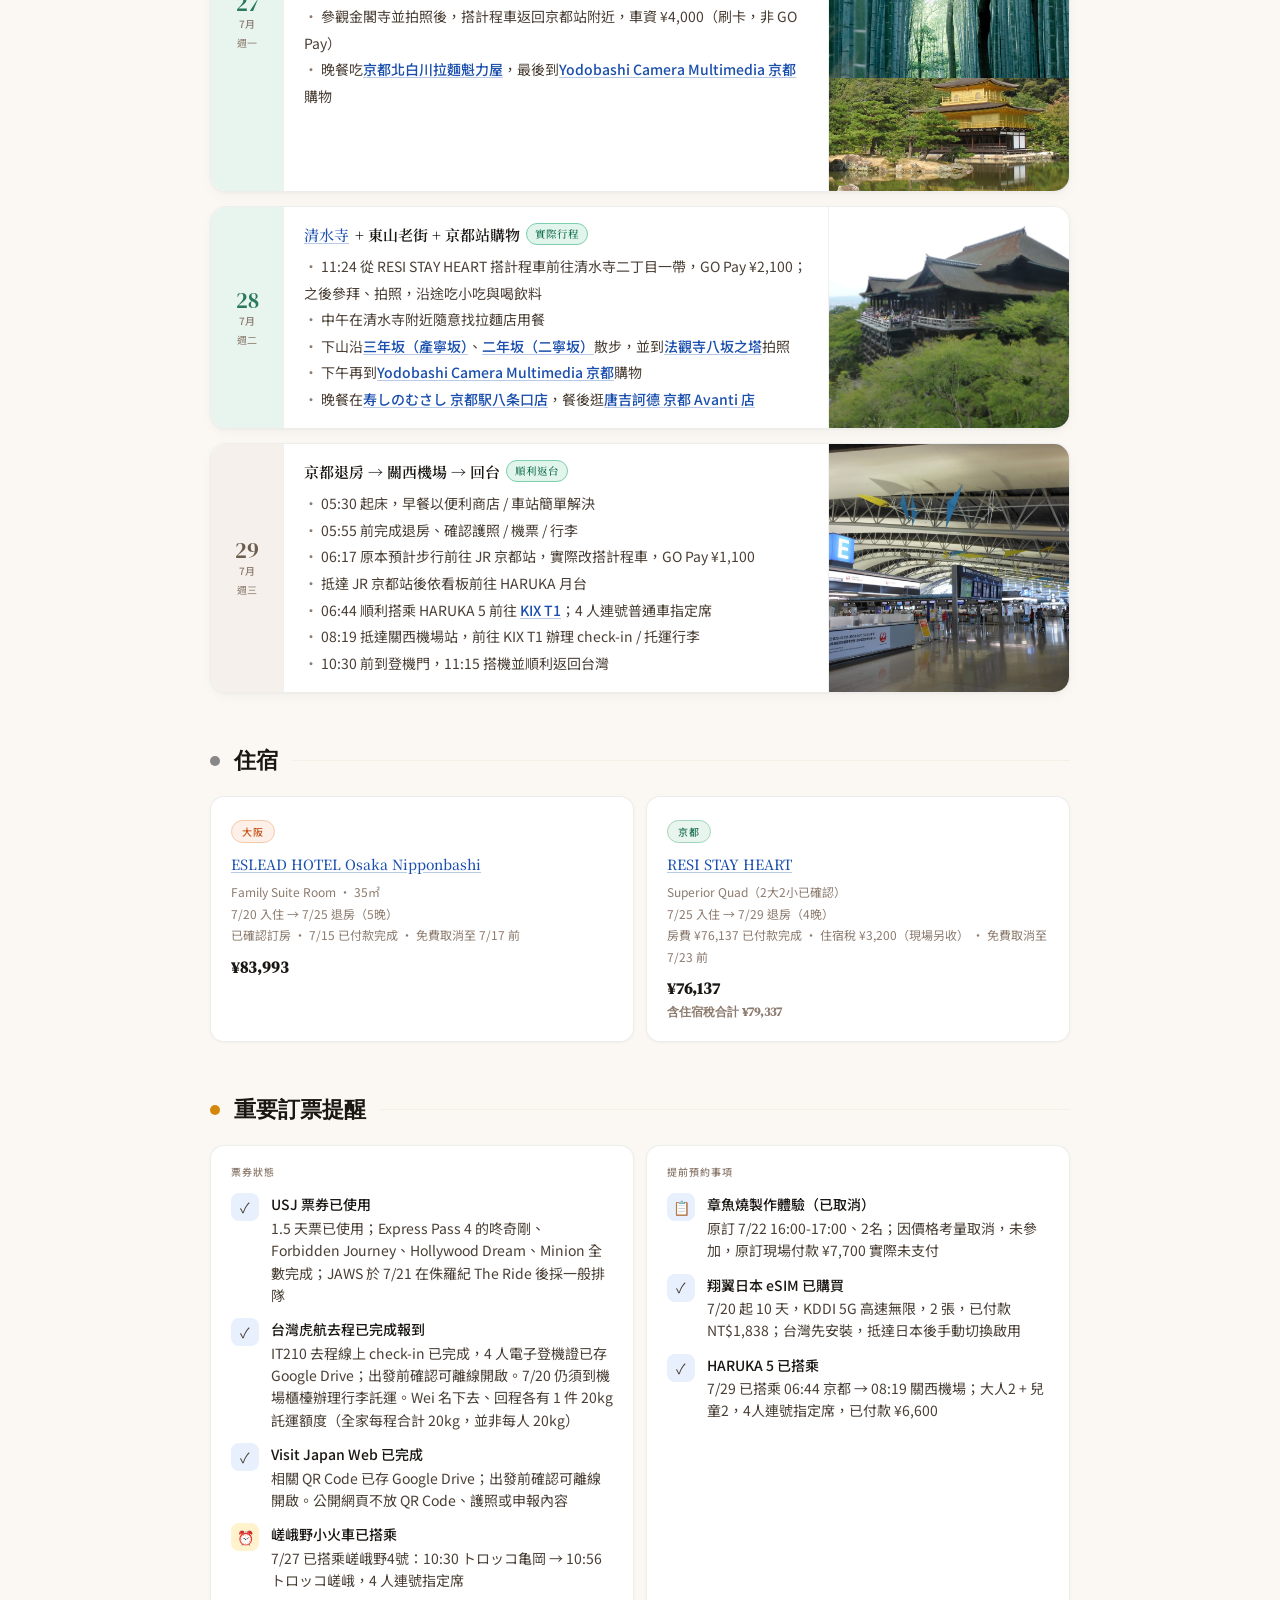
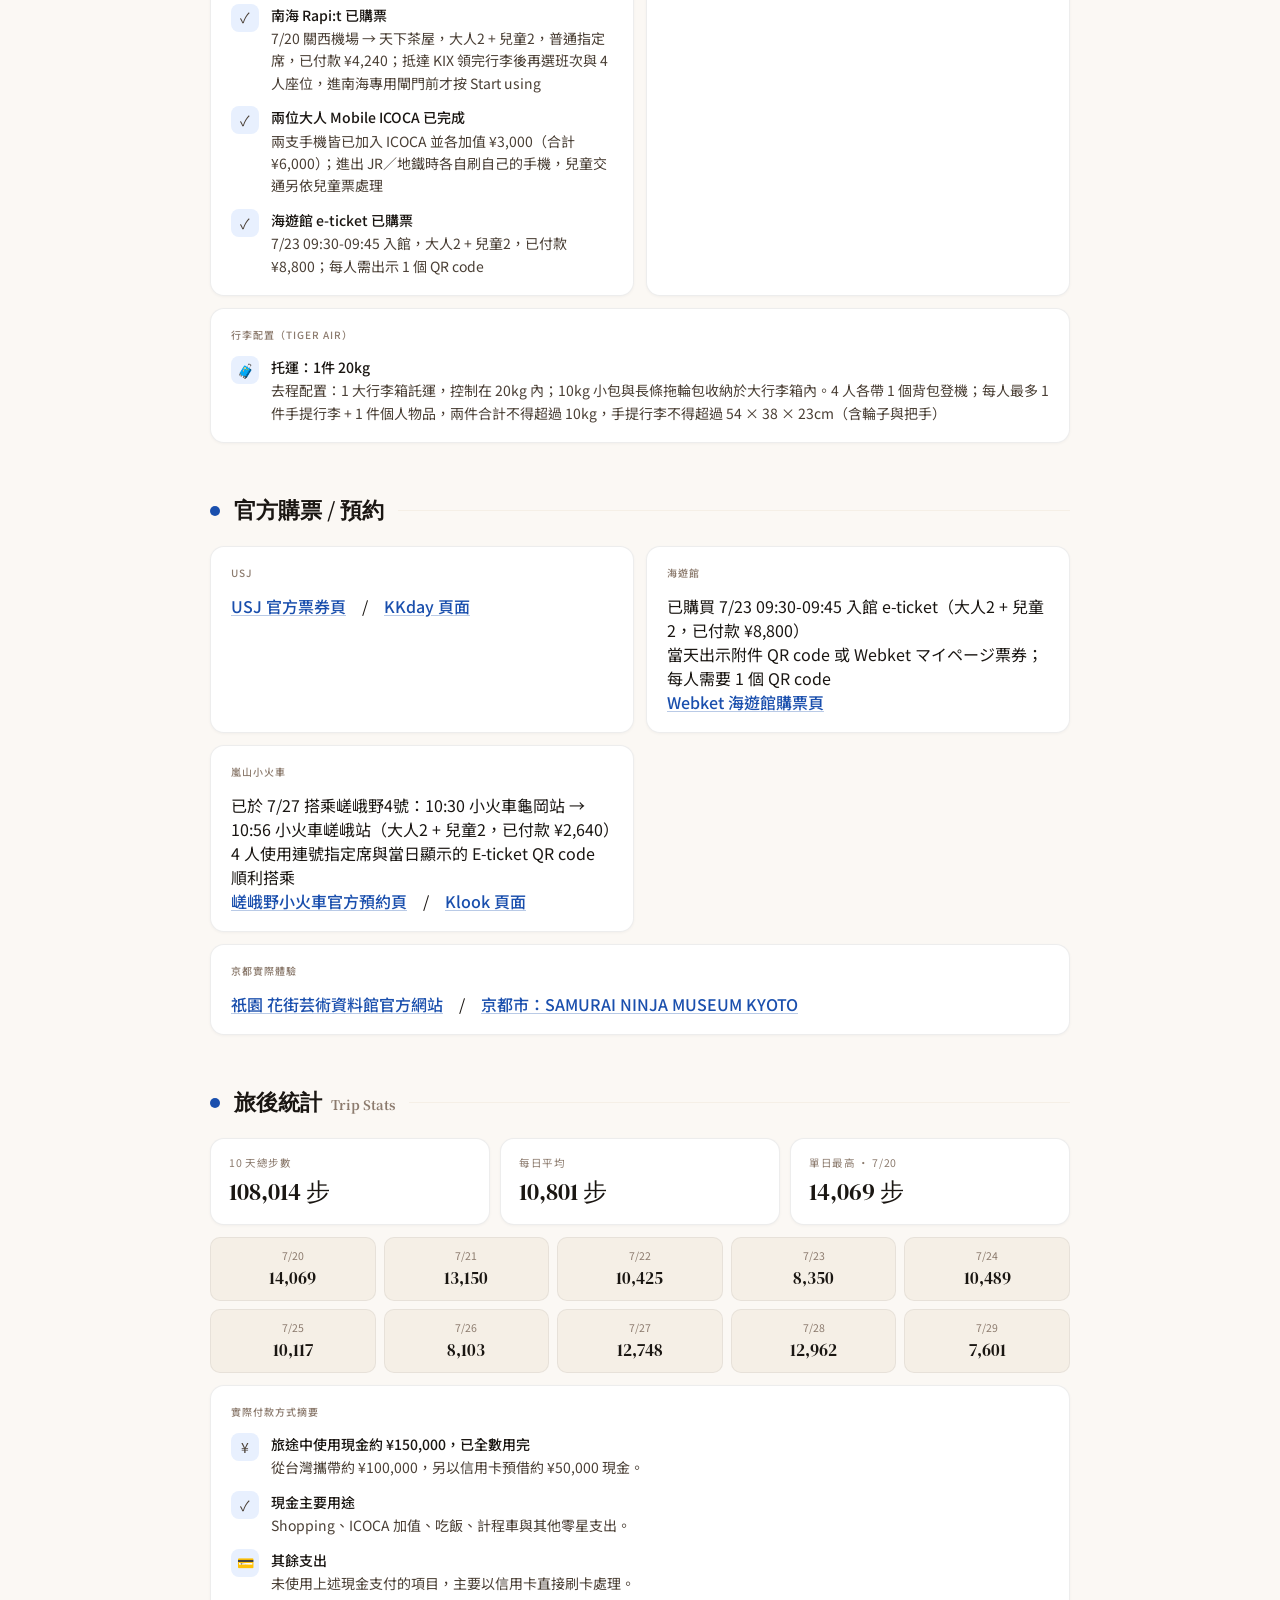
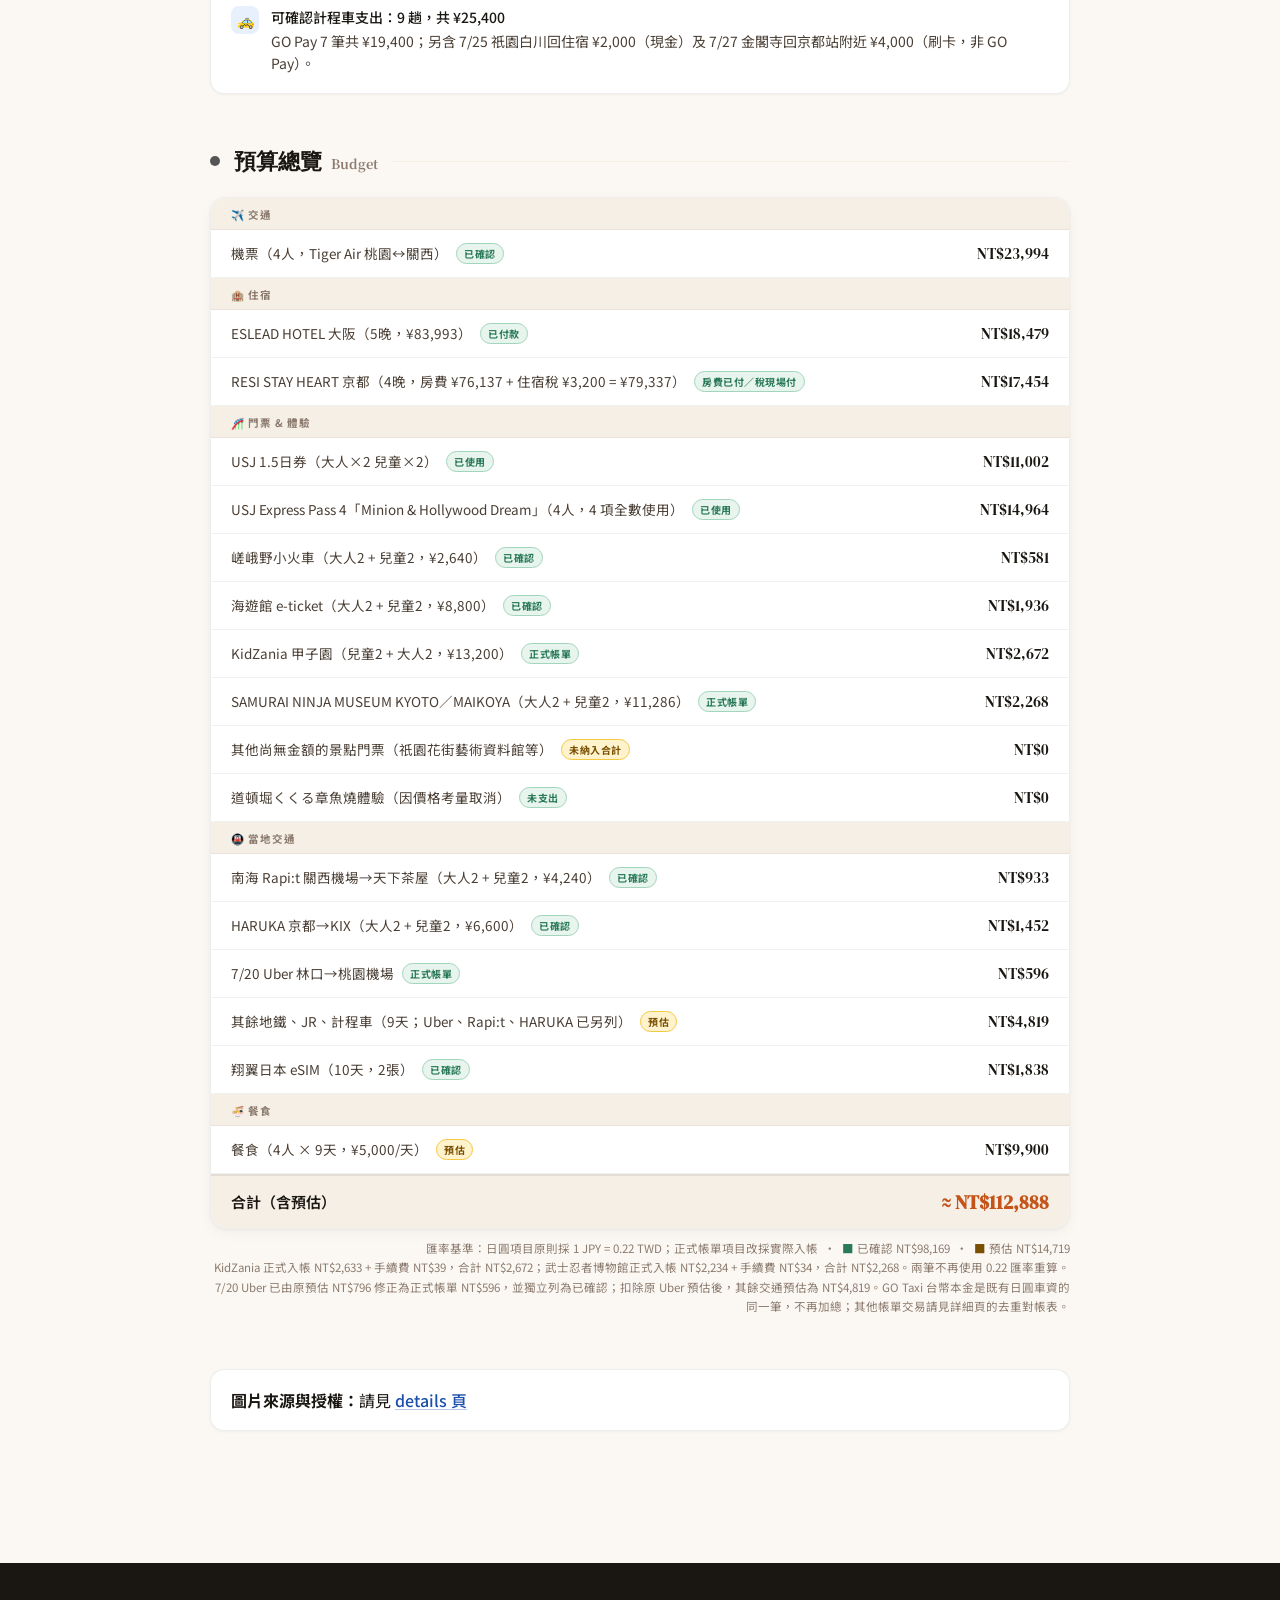
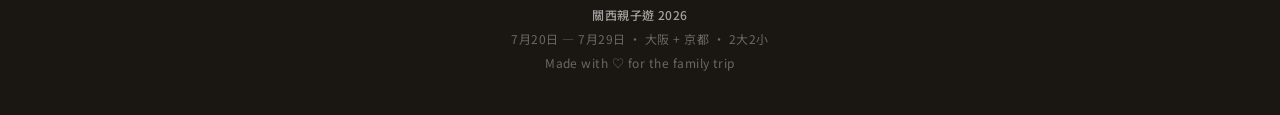
==== commit b0c79bb9: "Reconcile additional travel statement" ====
--- a/index.html
+++ b/index.html
@@ -1558,8 +1558,12 @@
         <span class="amount">NT$1,452</span>
       </div>
       <div class="budget-row">
-        <div class="budget-label">其餘地鐵、JR、計程車（9天，含 7/20 Uber NT$796；Rapi:t、HARUKA 已另列）<span class="budget-tag estimated">預估</span></div>
-        <span class="amount">NT$5,615</span>
+        <div class="budget-label">7/20 Uber 林口→桃園機場<span class="budget-tag confirmed">正式帳單</span></div>
+        <span class="amount">NT$596</span>
+      </div>
+      <div class="budget-row">
+        <div class="budget-label">其餘地鐵、JR、計程車（9天；Uber、Rapi:t、HARUKA 已另列）<span class="budget-tag estimated">預估</span></div>
+        <span class="amount">NT$4,819</span>
       </div>
       <div class="budget-row">
         <div class="budget-label">翔翼日本 eSIM（10天，2張）<span class="budget-tag confirmed">已確認</span></div>
@@ -1574,15 +1578,15 @@
 
       <div class="budget-row total">
         <div class="budget-label">合計（含預估）</div>
-        <span class="amount">≈ NT$113,088</span>
+        <span class="amount">≈ NT$112,888</span>
       </div>
     </div>
 
     <div class="budget-note">
       匯率基準：日圓項目原則採 1 JPY = 0.22 TWD；正式帳單項目改採實際入帳 &nbsp;·&nbsp;
-      <span style="color:#2A7A5A">■</span> 已確認 NT$97,573 &nbsp;·&nbsp;
-      <span style="color:#7A4F00">■</span> 預估 NT$15,515<br>
-      KidZania 正式入帳 NT$2,633 + 手續費 NT$39，合計 NT$2,672；武士忍者博物館正式入帳 NT$2,234 + 手續費 NT$34，合計 NT$2,268。兩筆不再使用 0.22 匯率重算。預估小計僅保留其餘交通 NT$5,615 + 餐食 NT$9,900；帳單中的住宿、ICOCA、餐飲、購物與預借現金另作去重對帳，不在此重複加總。
+      <span style="color:#2A7A5A">■</span> 已確認 NT$98,169 &nbsp;·&nbsp;
+      <span style="color:#7A4F00">■</span> 預估 NT$14,719<br>
+      KidZania 正式入帳 NT$2,633 + 手續費 NT$39，合計 NT$2,672；武士忍者博物館正式入帳 NT$2,234 + 手續費 NT$34，合計 NT$2,268。兩筆不再使用 0.22 匯率重算。7/20 Uber 已由原預估 NT$796 修正為正式帳單 NT$596，並獨立列為已確認；扣除原 Uber 預估後，其餘交通預估為 NT$4,819。GO Taxi 台幣本金是既有日圓車資的同一筆，不再加總；其他帳單交易請見詳細頁的去重對帳表。
     </div>
   </section>
 
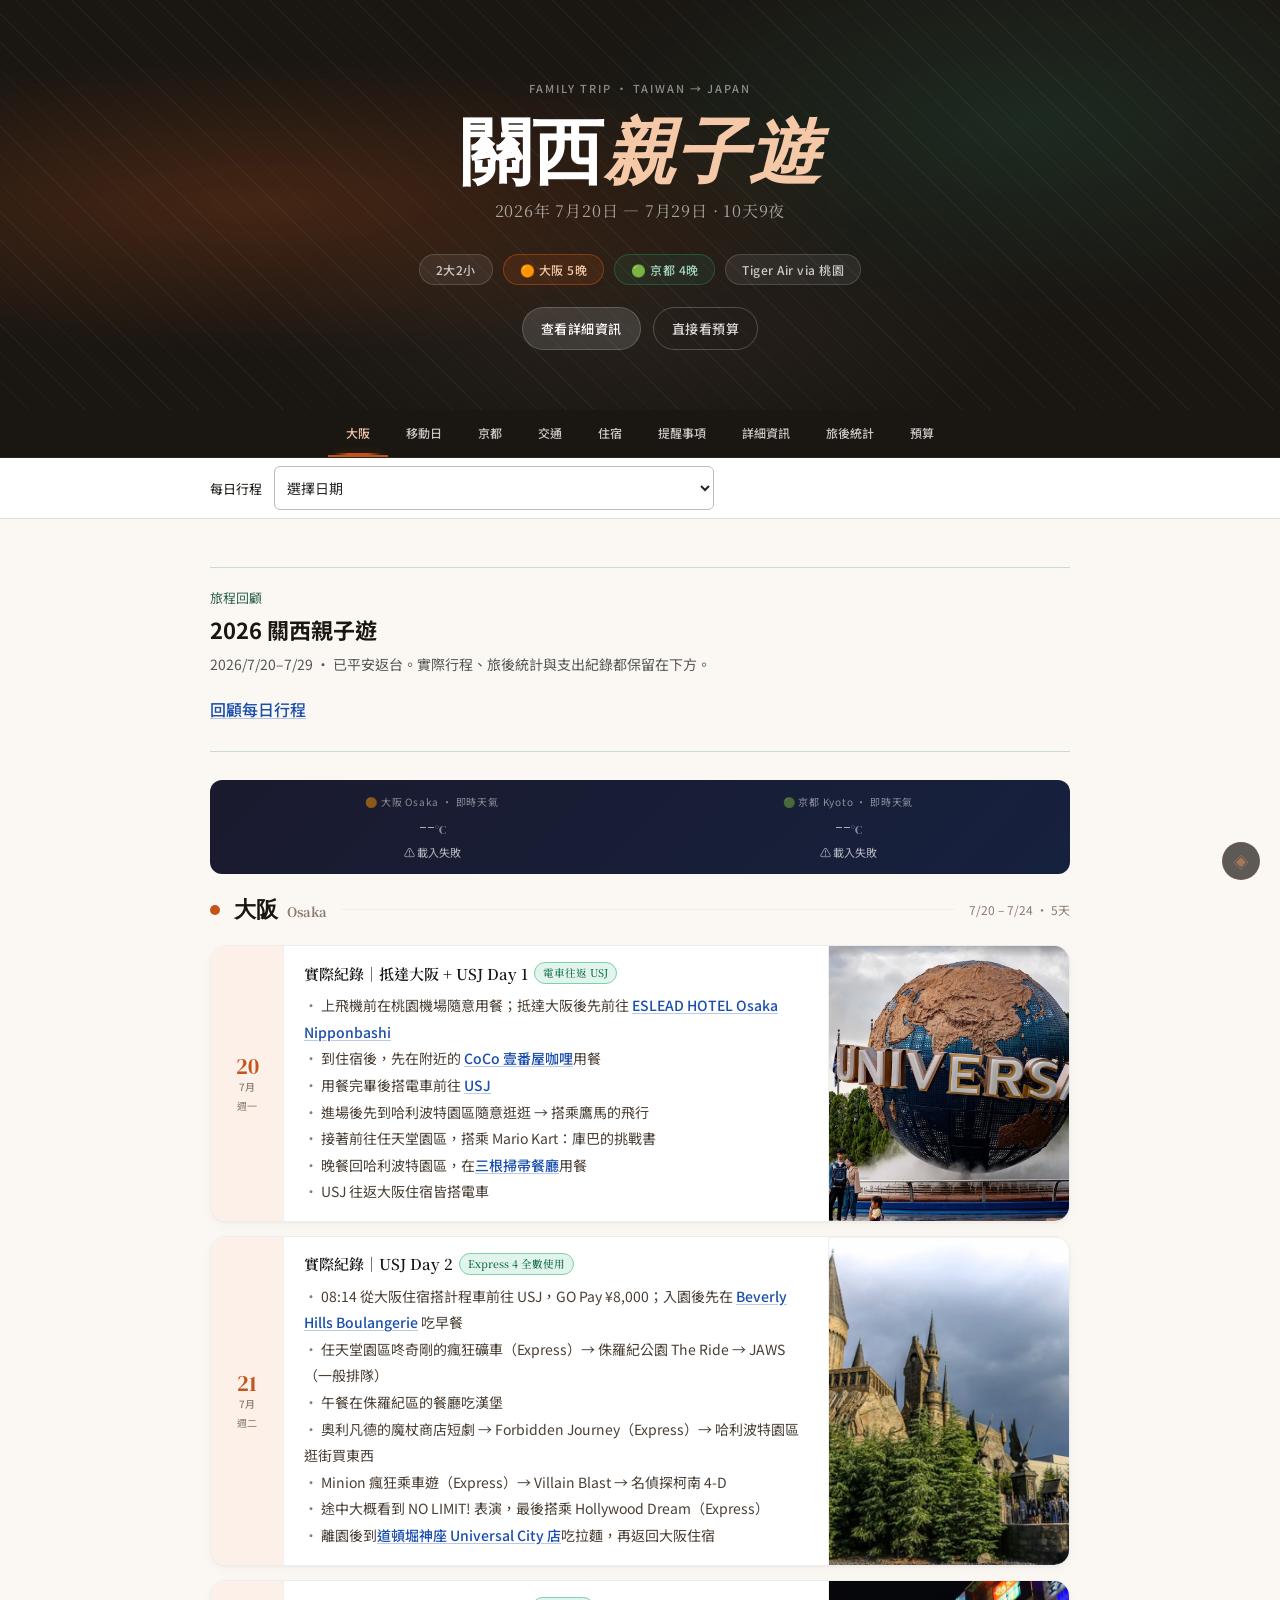
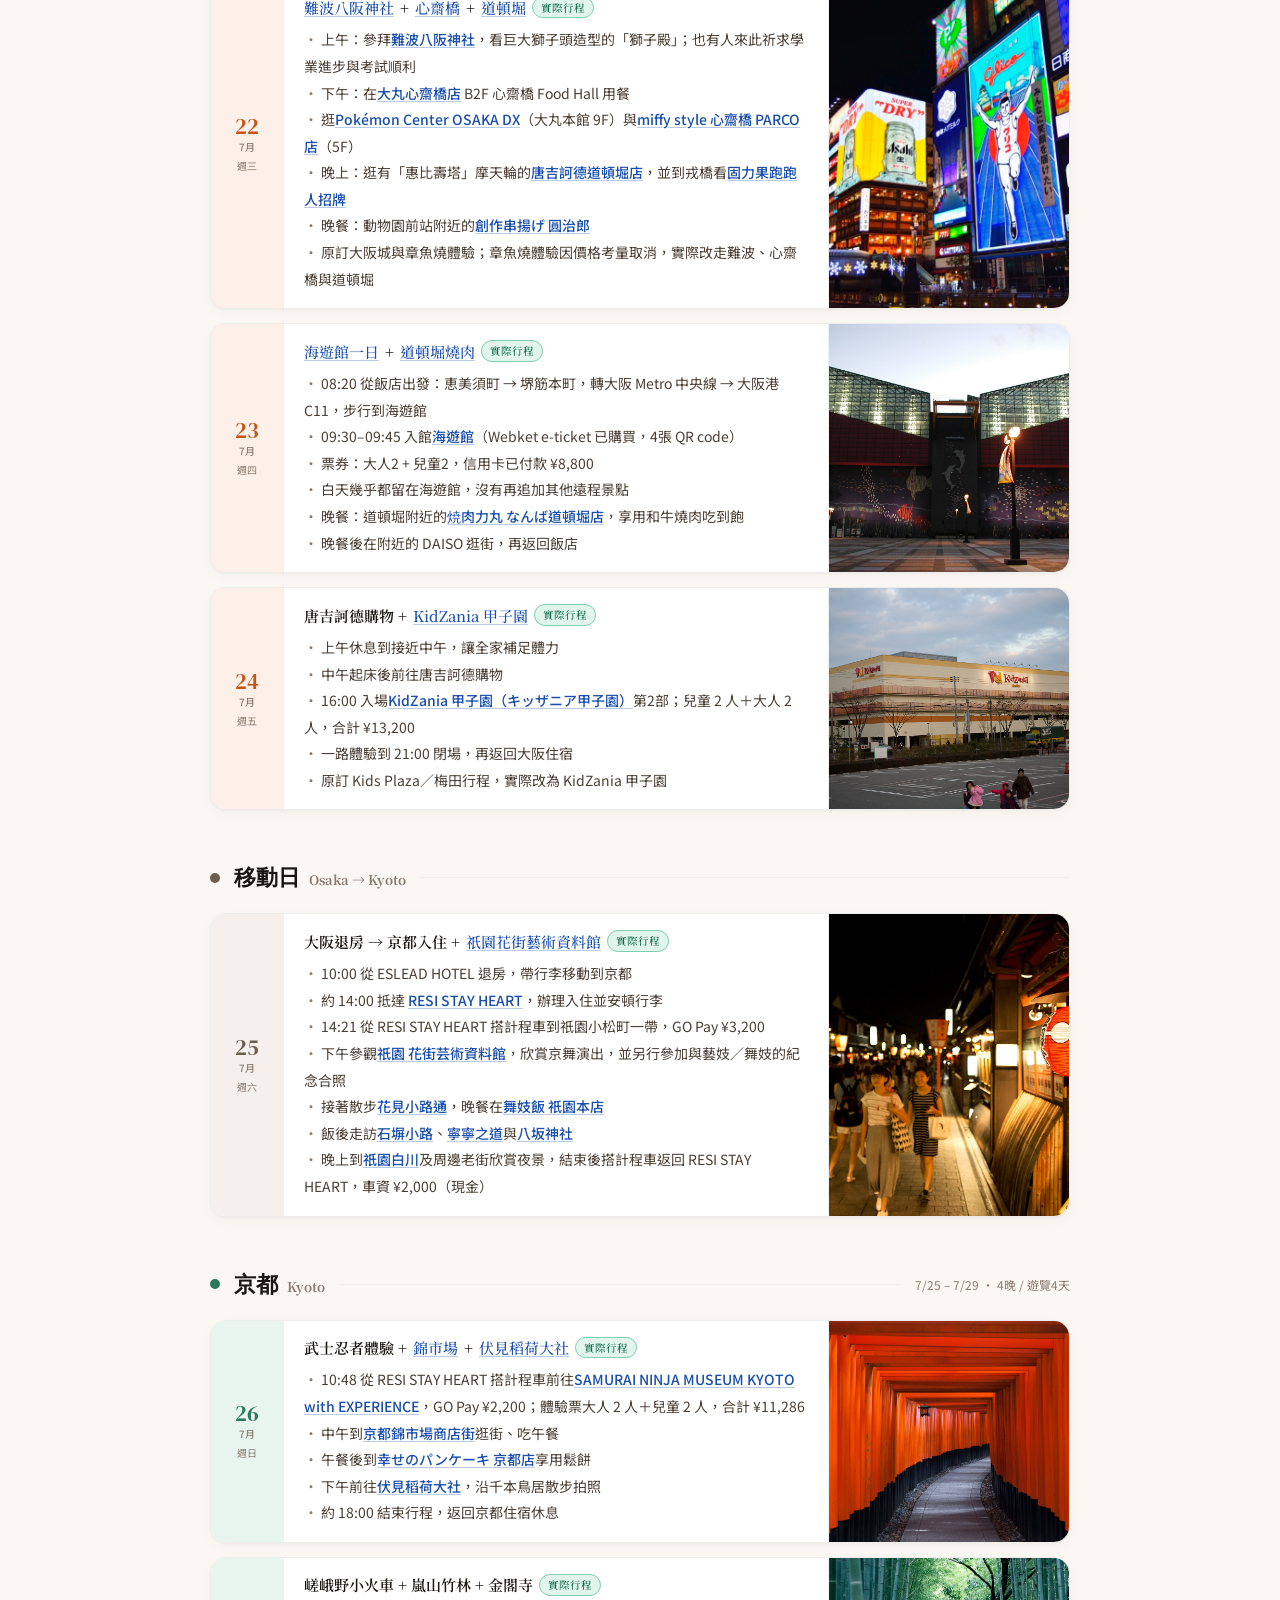
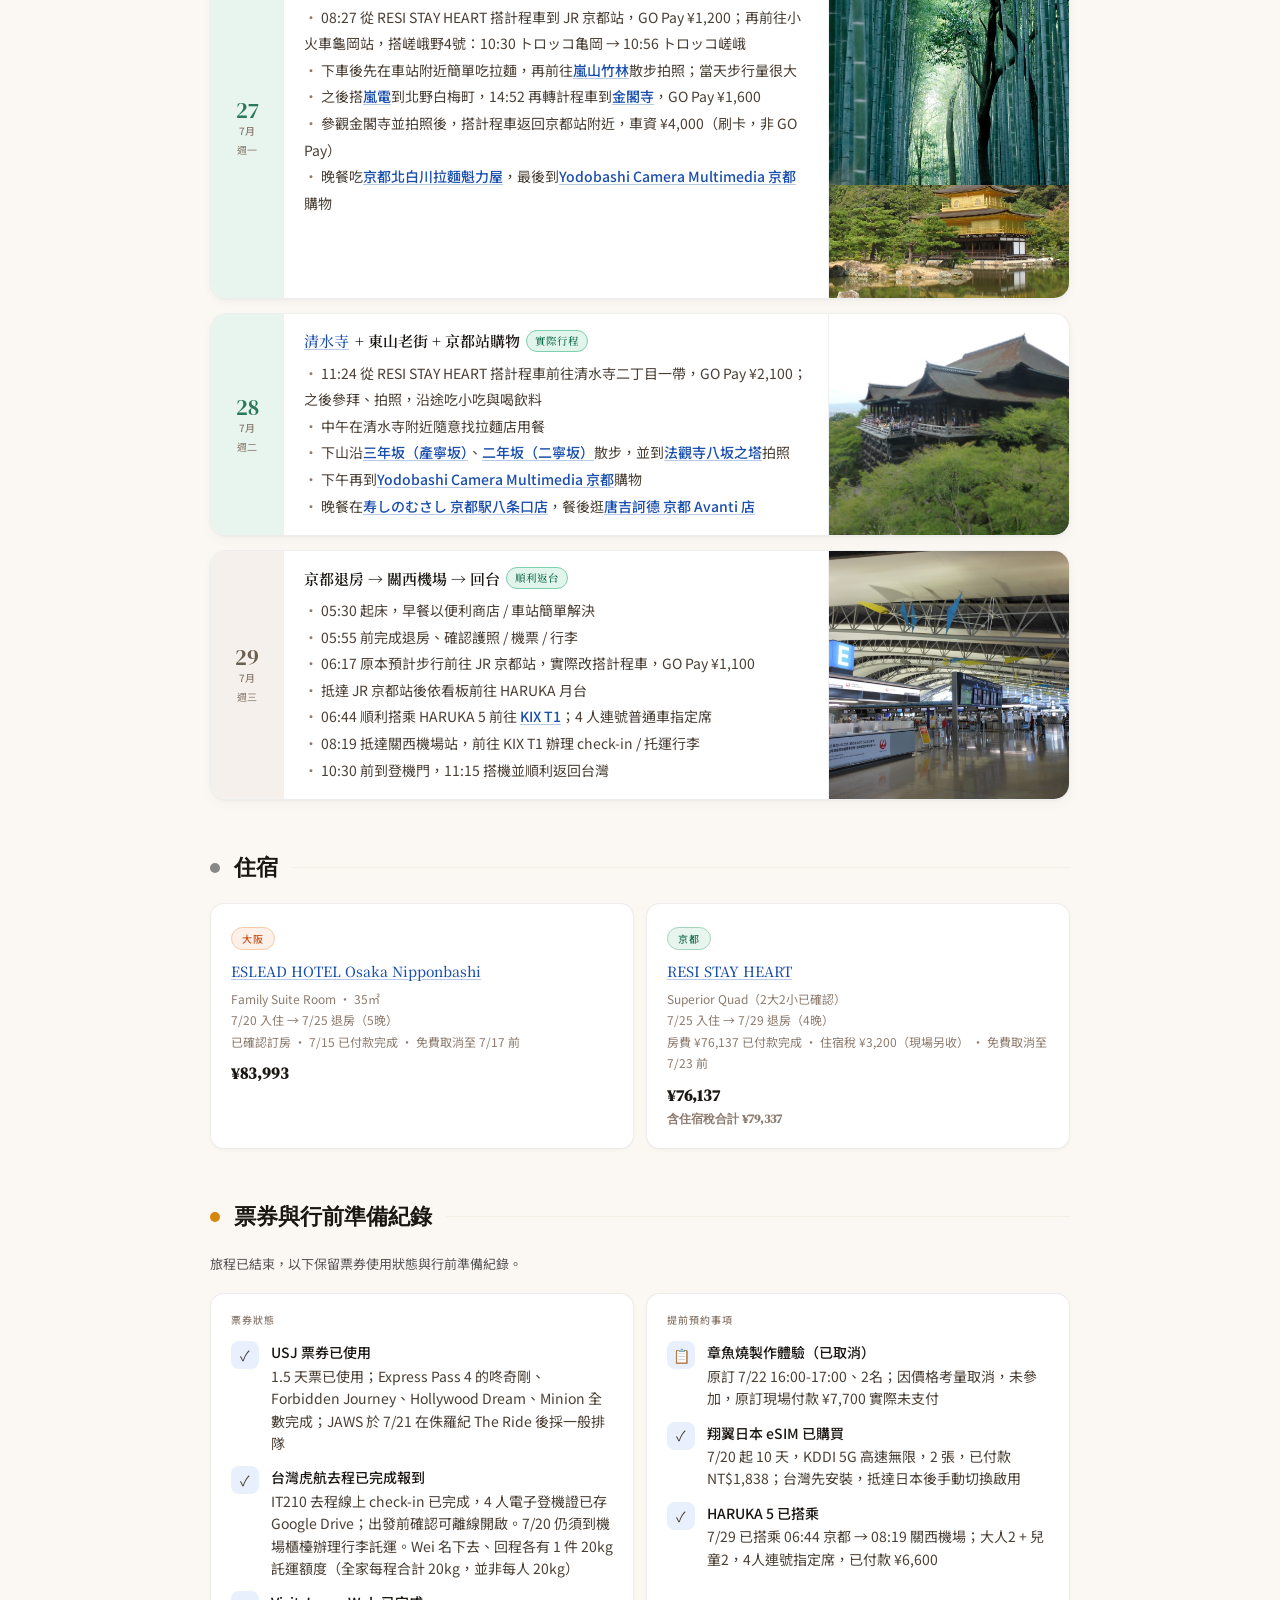
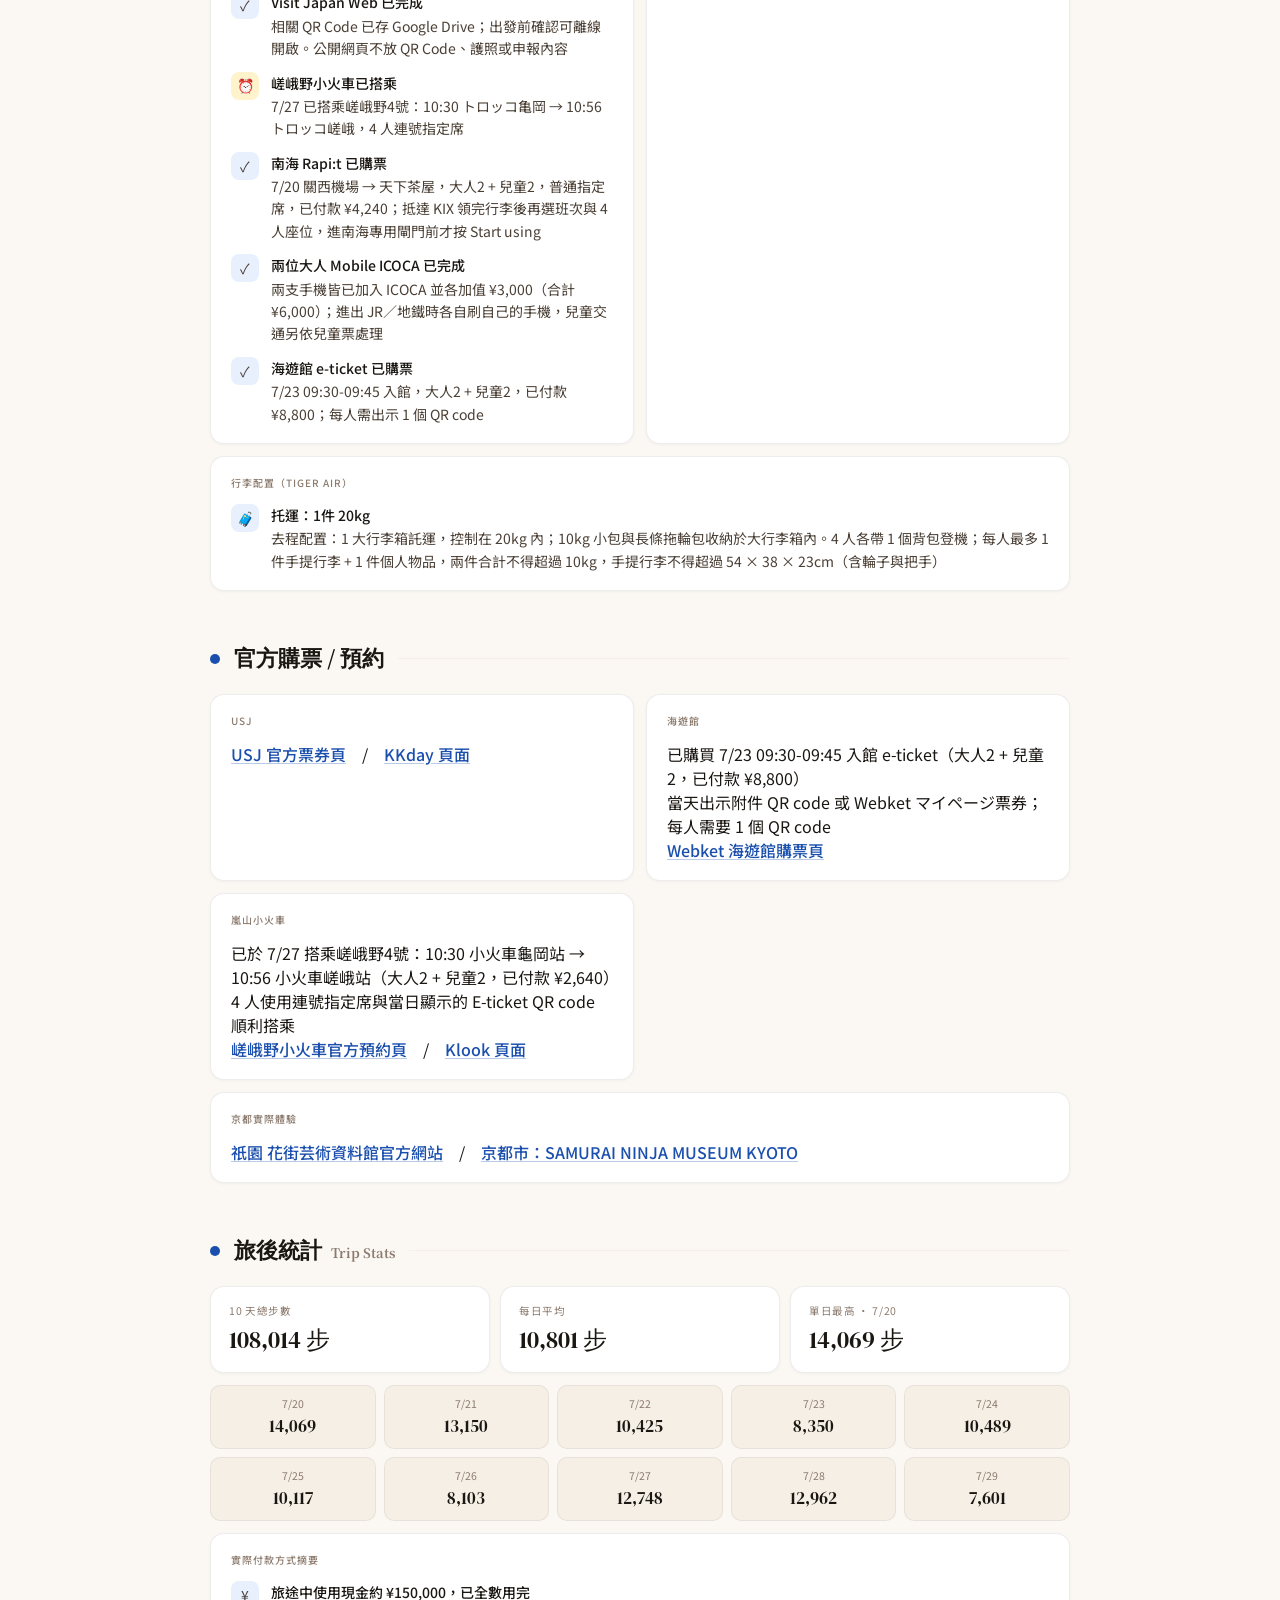
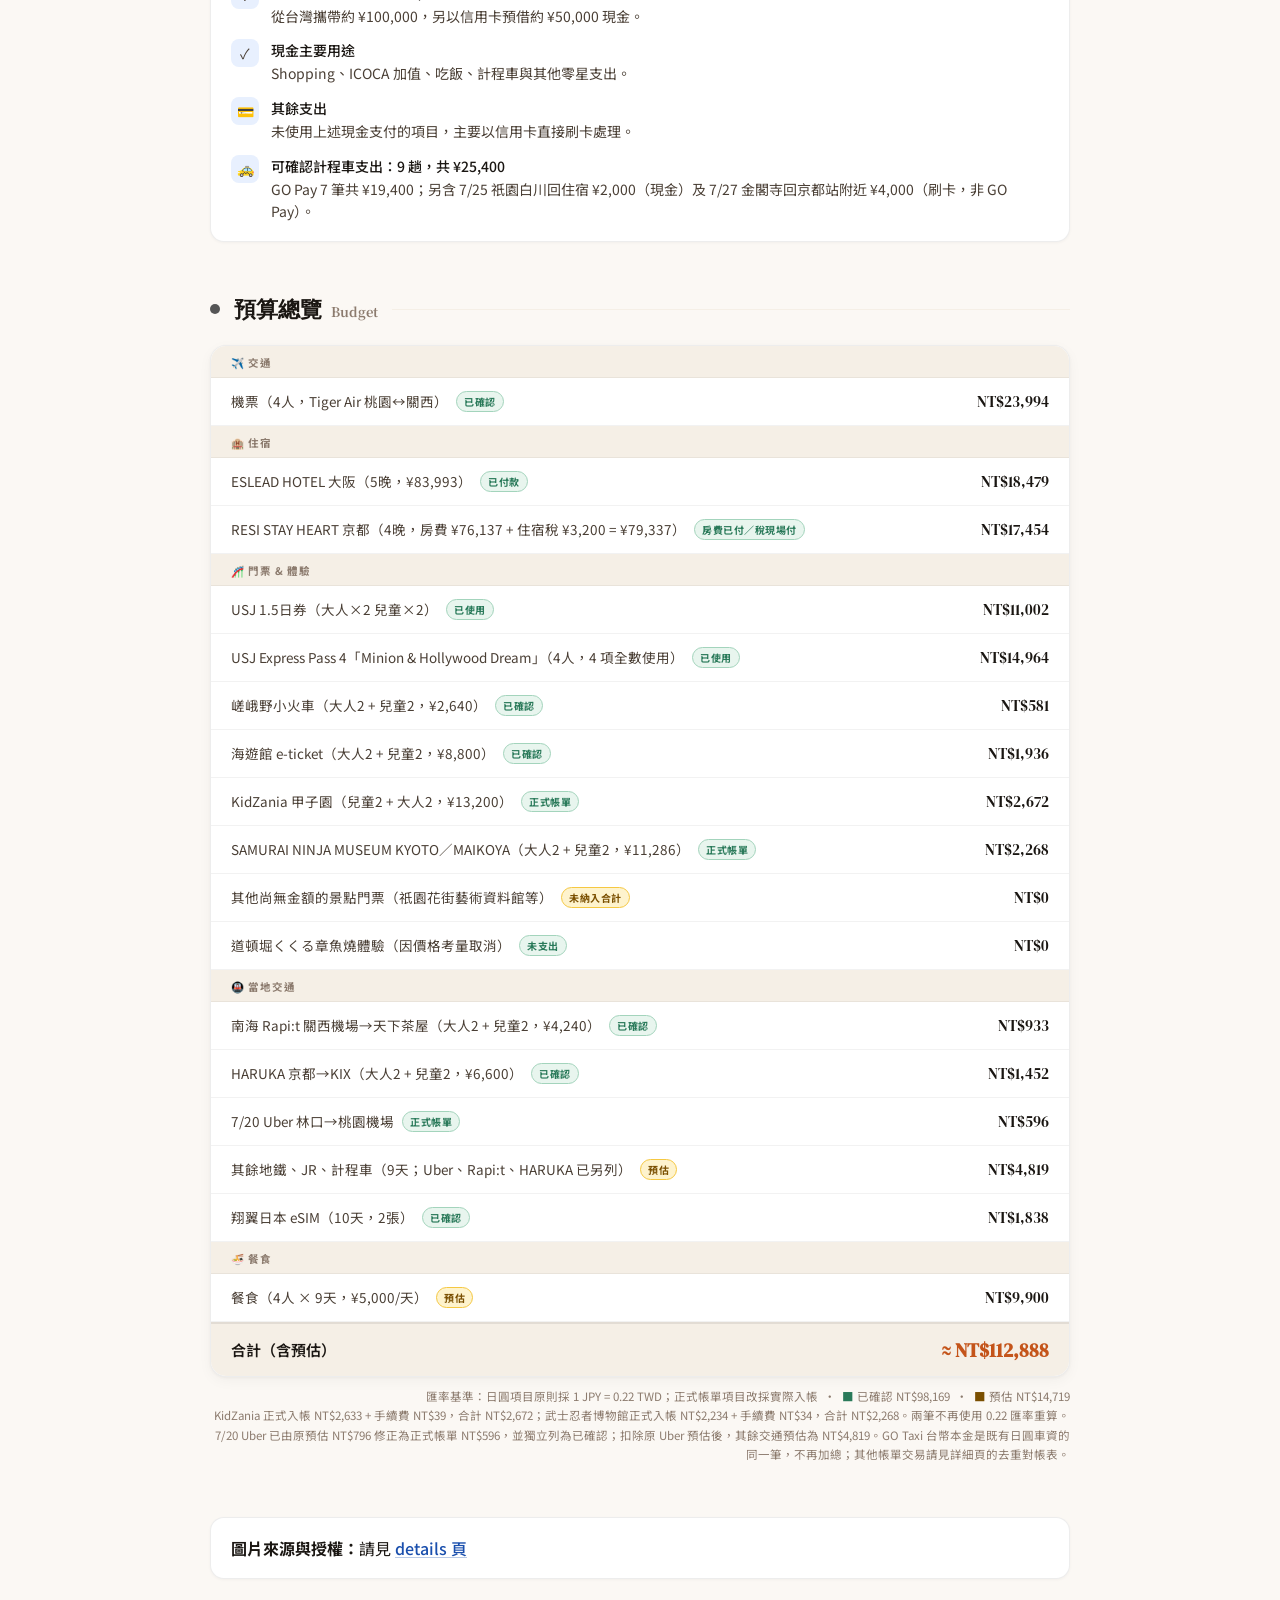
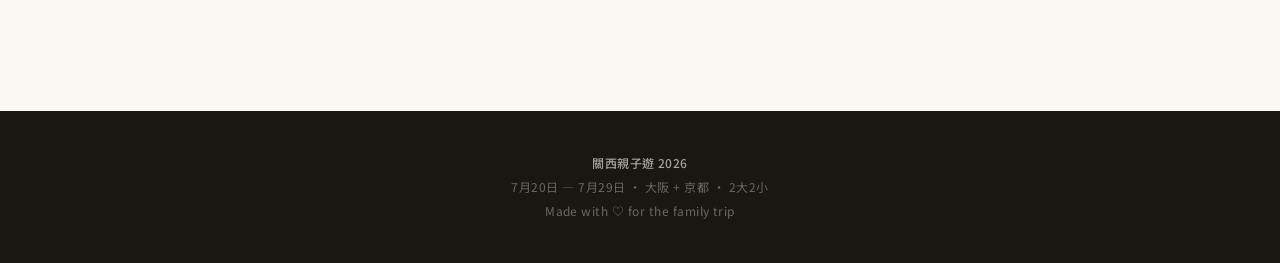
==== commit 2366a428: "Improve trip lifecycle and daily navigation" ====
--- a/index.html
+++ b/index.html
@@ -909,6 +909,8 @@
 }
 
 </style>
+<link rel="stylesheet" href="assets/trip.css">
+<script src="assets/trip.js" defer></script>
 </head>
 <body>
 
@@ -933,7 +935,7 @@
 </div>
 
 <!-- NAV -->
-<nav class="nav-tabs">
+<nav class="nav-tabs" aria-label="主要導覽">
   <a href="#osaka" class="nav-tab osaka-tab">大阪</a>
   <a href="#move" class="nav-tab info-tab">移動日</a>
   <a href="#kyoto" class="nav-tab kyoto-tab">京都</a>
@@ -944,8 +946,22 @@
   <a href="#trip-stats" class="nav-tab info-tab">旅後統計</a>
   <a href="#budget" class="nav-tab info-tab">預算</a>
 </nav>
+<div class="day-jump" hidden>
+  <div class="day-jump-inner">
+    <label for="day-select">每日行程</label>
+    <select id="day-select"><option value="">選擇日期</option></select>
+    <a class="map-link" id="today-link" hidden>今天</a>
+  </div>
+</div>
 
 <main class="main">
+  <section class="trip-status" aria-label="旅程狀態">
+    <div class="trip-status-label" data-status-label>旅程日期</div>
+    <h2 data-status-title>2026 關西親子遊</h2>
+    <p data-status-note>2026/7/20–7/29 · 10 天 9 夜</p>
+    <div class="trip-countdown" hidden><strong data-cd-days>--</strong>天 <strong data-cd-hours>--</strong>小時 <strong data-cd-minutes>--</strong>分鐘</div>
+    <a class="map-link" data-status-action href="#osaka">查看每日行程</a>
+  </section>
   <div class="weather-bar" id="weather-bar">
     <div class="weather-city">
       <div class="weather-city-name">🟠 大阪 Osaka · 即時天氣</div>
@@ -959,22 +975,6 @@
     </div>
   </div>
 
-
-  <div class="countdown-bar">
-    <div class="countdown-label">✈️ 2026 關西旅程紀錄</div>
-    <div class="countdown-digits" id="countdown">
-      <div class="countdown-unit"><span class="countdown-num" id="cd-days">--</span><span class="countdown-sub">天</span></div>
-      <div class="countdown-sep">:</div>
-      <div class="countdown-unit"><span class="countdown-num" id="cd-hours">--</span><span class="countdown-sub">小時</span></div>
-      <div class="countdown-sep">:</div>
-      <div class="countdown-unit"><span class="countdown-num" id="cd-mins">--</span><span class="countdown-sub">分鐘</span></div>
-    </div>
-    <div class="countdown-label">🗓 7/20–7/29 · 已平安返台</div>
-  </div>
-
-  <div class="highlight-note">
-    🟠 橘色 = 大阪 &nbsp;·&nbsp; 🟢 綠色 = 京都 &nbsp;·&nbsp; 灰色 = 移動/回程日 &nbsp;·&nbsp; <span class="badge badge-warn">⏰ 黃色</span> = 需要搶票/注意
-  </div>
 
   <!-- ============ OSAKA ============ -->
   <section class="section osaka" id="osaka">
@@ -985,7 +985,7 @@
       <span style="font-size:12px;color:var(--ink-muted);white-space:nowrap">7/20 – 7/24 · 5天</span>
     </div>
 
-    <div class="day-card osaka">
+    <div class="day-card osaka" id="day-2026-07-20" data-date="2026-07-20">
       <div class="day-aside">
         <div class="day-num">20</div>
         <div class="day-month">7月</div>
@@ -1011,7 +1011,7 @@
       </div>
     </div>
 
-    <div class="day-card osaka">
+    <div class="day-card osaka" id="day-2026-07-21" data-date="2026-07-21">
       <div class="day-aside">
         <div class="day-num">21</div>
         <div class="day-month">7月</div>
@@ -1037,7 +1037,7 @@
       </div>
     </div>
 
-    <div class="day-card osaka">
+    <div class="day-card osaka" id="day-2026-07-22" data-date="2026-07-22">
       <div class="day-aside">
         <div class="day-num">22</div>
         <div class="day-month">7月</div>
@@ -1062,7 +1062,7 @@
       </div>
     </div>
 
-    <div class="day-card osaka">
+    <div class="day-card osaka" id="day-2026-07-23" data-date="2026-07-23">
       <div class="day-aside">
         <div class="day-num">23</div>
         <div class="day-month">7月</div>
@@ -1086,7 +1086,7 @@
       </div>
     </div>
 
-    <div class="day-card osaka">
+    <div class="day-card osaka" id="day-2026-07-24" data-date="2026-07-24">
       <div class="day-aside">
         <div class="day-num">24</div>
         <div class="day-month">7月</div>
@@ -1118,7 +1118,7 @@
       <hr class="section-line">
     </div>
 
-    <div class="day-card travel">
+    <div class="day-card travel" id="day-2026-07-25" data-date="2026-07-25">
       <div class="day-aside">
         <div class="day-num">25</div>
         <div class="day-month">7月</div>
@@ -1154,7 +1154,7 @@
       <span style="font-size:12px;color:var(--ink-muted);white-space:nowrap">7/25 – 7/29 · 4晚 / 遊覽4天</span>
     </div>
 
-    <div class="day-card kyoto">
+    <div class="day-card kyoto" id="day-2026-07-26" data-date="2026-07-26">
       <div class="day-aside">
         <div class="day-num">26</div>
         <div class="day-month">7月</div>
@@ -1178,7 +1178,7 @@
       </div>
     </div>
 
-    <div class="day-card kyoto">
+    <div class="day-card kyoto" id="day-2026-07-27" data-date="2026-07-27">
       <div class="day-aside">
         <div class="day-num">27</div>
         <div class="day-month">7月</div>
@@ -1205,7 +1205,7 @@
       </div>
     </div>
 
-    <div class="day-card kyoto">
+    <div class="day-card kyoto" id="day-2026-07-28" data-date="2026-07-28">
       <div class="day-aside">
         <div class="day-num">28</div>
         <div class="day-month">7月</div>
@@ -1229,7 +1229,7 @@
       </div>
     </div>
 
-    <div class="day-card travel">
+    <div class="day-card travel" id="day-2026-07-29" data-date="2026-07-29">
       <div class="day-aside">
         <div class="day-num">29</div>
         <div class="day-month">7月</div>
@@ -1292,9 +1292,10 @@
   <section class="section" id="reminders">
     <div class="section-head">
       <div class="section-dot" style="background:#D4870A"></div>
-      <h2 class="section-title">重要訂票提醒</h2>
+      <h2 class="section-title" data-phase-heading="重要訂票提醒" data-archive-heading="票券與行前準備紀錄">重要訂票提醒</h2>
       <hr class="section-line">
     </div>
+    <p class="archive-note" data-archive-note hidden>旅程已結束，以下保留票券使用狀態與行前準備紀錄。</p>
 
     <div class="reminder-grid">
       <div class="reminder-card reveal">
@@ -1607,30 +1608,6 @@
 </footer>
 
 <script>
-  function updateCountdown() {
-    const target = new Date('2026-07-20T06:40:00+08:00');
-    const now = new Date();
-    const diff = target - now;
-    if (diff <= 0) {
-      document.getElementById('countdown').innerHTML = '<span style="color:var(--kyoto);font-family:\'DM Serif Display\',serif;font-size:20px">✓ 旅程圓滿結束，已平安返台</span>';
-      return;
-    }
-    const days  = Math.floor(diff / 86400000);
-    const hours = Math.floor((diff % 86400000) / 3600000);
-    const mins  = Math.floor((diff % 3600000) / 60000);
-    const setCountdownValue = (id, val) => {
-      const el = document.getElementById(id);
-      if (!el) return;
-      const padded = String(val).padStart(2, '0');
-      if (el.textContent !== padded) el.textContent = padded;
-    };
-    setCountdownValue('cd-days', days);
-    setCountdownValue('cd-hours', hours);
-    setCountdownValue('cd-mins', mins);
-  }
-  updateCountdown();
-  setInterval(updateCountdown, 1000);
-
   (function() {
     const observer = new IntersectionObserver((entries) => {
       entries.forEach(entry => {
@@ -1664,10 +1641,10 @@
     }
   })();
 
-  const sections = ['osaka','move','kyoto','hotels','reminders','budget'];
+  const sections = ['osaka','move','kyoto','hotels','reminders','trip-stats','budget'];
   const tabs = document.querySelectorAll('.nav-tab');
   function updateActive() {
-    const scrollY = window.scrollY + 80;
+    const scrollY = window.scrollY + (parseFloat(getComputedStyle(document.documentElement).getPropertyValue('--sticky-height')) || 80) + 20;
     let current = sections[0];
     sections.forEach(id => {
       const el = document.getElementById(id);
--- a/assets/trip.css
+++ b/assets/trip.css
@@ -0,0 +1,48 @@
+[hidden] { display: none !important; }
+:root { --nav-height: 48px; --sticky-height: 112px; }
+.section, .day-card { scroll-margin-top: calc(var(--sticky-height) + 16px); }
+.nav-tabs, .sticky-nav { justify-content: flex-start; }
+.nav-tabs a:first-child, .sticky-nav a:first-child { margin-left: auto; }
+.nav-tabs a:last-child, .sticky-nav a:last-child { margin-right: auto; }
+.nav-tabs a, .sticky-nav a { flex-shrink: 0; color: #c9c7c4; letter-spacing: 0; }
+a:focus-visible, select:focus-visible { outline: 3px solid #2672ca; outline-offset: 3px; }
+.day-jump { position: sticky; top: var(--nav-height); z-index: 99; background: #fff; border-bottom: 1px solid #ddd; padding: 8px 20px; }
+.day-jump-inner { max-width: 860px; margin: auto; display: flex; align-items: center; gap: 12px; }
+.day-jump label { font-size: 13px; white-space: nowrap; }
+.day-jump select { min-width: 0; flex: 1; min-height: 44px; max-width: 440px; padding: 8px; border: 1px solid #bbb; border-radius: 6px; background: #fff; color: #252525; font: inherit; font-size: 14px; }
+.day-jump a { margin-left: auto; white-space: nowrap; font-size: 13px; padding: 12px 0; }
+.trip-status { border-block: 1px solid #c9d9d3; padding: 20px 0; margin-bottom: 28px; }
+.trip-status-label { font-size: 13px; color: #32654f; margin-bottom: 6px; }
+.trip-status h2 { font-size: 22px; line-height: 1.5; letter-spacing: 0; }
+.trip-status p { font-size: 14px; line-height: 1.8; margin-top: 6px; color: #555; }
+.trip-status a { display: inline-block; margin-top: 10px; min-height: 44px; padding-block: 10px; }
+.trip-countdown { display: flex; align-items: baseline; gap: 8px; margin-top: 10px; font-size: 13px; font-variant-numeric: tabular-nums; }
+.trip-countdown strong { font-size: 26px; min-width: 2ch; text-align: center; }
+.day-card.is-today { outline: 3px solid #2a7a5a; outline-offset: 2px; }
+.today-label { display: inline-block; font-size: 12px; font-weight: 500; color: #245d48; background: #e8f5ee; padding: 3px 6px; border-radius: 4px; }
+.today-label { margin-top: 6px; }
+.archive-note { font-size: 13px; line-height: 1.8; color: #555; margin: 0 0 18px; }
+#credits .list { overflow-wrap: anywhere; }
+.day-body { min-width: 0; }
+.day-title { flex-wrap: wrap; }
+.day-title .badge { white-space: normal; }
+@media (max-width: 700px) {
+  .day-aside { display: flex; flex-direction: row; justify-content: flex-start; gap: 6px; padding: 10px 14px; min-height: 44px; }
+  .day-aside .day-month { order: -1; }
+  .day-aside .day-num { font-size: 18px; }
+  .day-aside .day-num::after { content: '\65e5'; font-family: 'Noto Sans TC', sans-serif; font-size: 12px; margin-left: 3px; }
+  .day-aside .today-label { margin: 0 0 0 auto; }
+}
+@media (max-width: 600px) {
+  .nav-tabs, .sticky-nav { padding-inline: 4px; }
+  .nav-tabs a, .sticky-nav a { padding-inline: 14px; }
+  .day-jump { padding-inline: 12px; }
+  .day-jump-inner { gap: 8px; }
+  .day-jump label { font-size: 12px; }
+  .trip-status h2 { font-size: 20px; }
+}
+@media (prefers-reduced-motion: reduce) {
+  html { scroll-behavior: auto !important; }
+  .reveal { opacity: 1 !important; transform: none !important; }
+  *, *::before, *::after { animation: none !important; transition: none !important; }
+}
